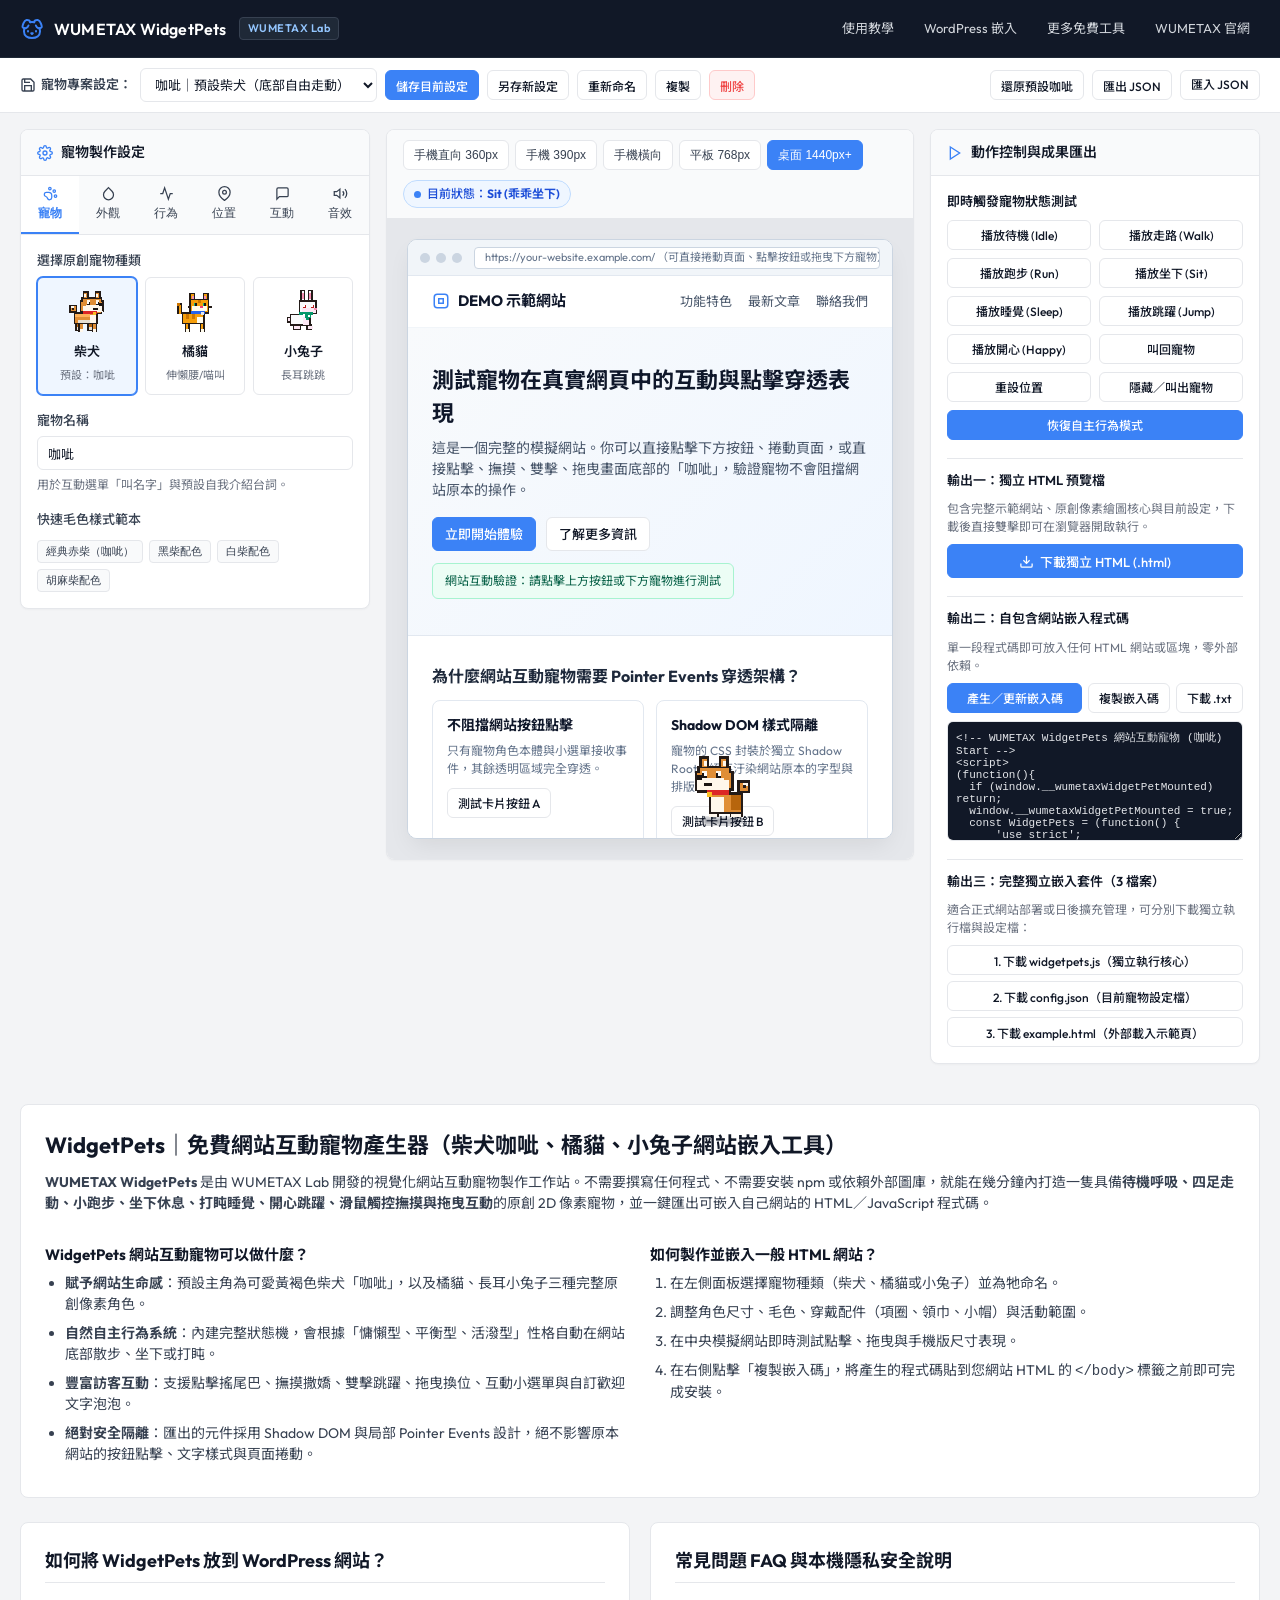
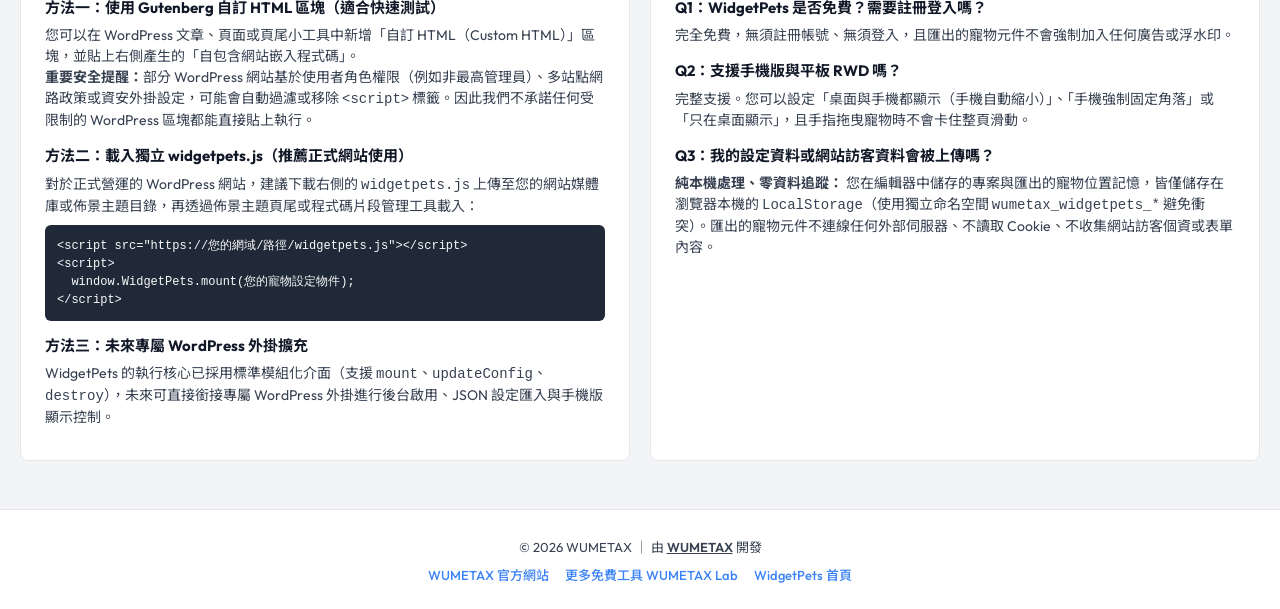
==== index.html @ e72c0fb8 "Create index.html" ====
<!DOCTYPE html>
<html lang="zh-Hant">
<head>
  <meta charset="UTF-8">
  <meta name="viewport" content="width=device-width, initial-scale=1.0, maximum-scale=5.0">
  <title>免費網站互動寵物產生器｜柴犬、貓咪桌面寵物與網站嵌入工具｜WidgetPets</title>
  <meta name="description" content="免費使用 WidgetPets 網站互動寵物製作器，自訂柴犬、貓咪等可愛像素寵物，支援走路、睡覺、跳躍、點擊互動、拖曳移動與手機版顯示，即時預覽並產生 HTML／JavaScript 嵌入程式碼，讓你的網站擁有會動的互動寵物。">
  <link rel="canonical" href="https://widgetpets.wumetax.com/">
  
  <!-- Open Graph / Twitter Card -->
  <meta property="og:type" content="website">
  <meta property="og:title" content="免費網站互動寵物產生器｜柴犬、貓咪桌面寵物與網站嵌入工具｜WidgetPets">
  <meta property="og:description" content="免費使用 WidgetPets 網站互動寵物製作器，自訂柴犬、貓咪等可愛像素寵物，支援走路、睡覺、跳躍、點擊互動、拖曳移動與手機版顯示，即時預覽並產生 HTML／JavaScript 嵌入程式碼。">
  <meta property="og:url" content="https://widgetpets.wumetax.com/">
  <meta property="og:site_name" content="WUMETAX WidgetPets">
  <meta name="twitter:card" content="summary">
  <meta name="twitter:title" content="免費網站互動寵物產生器｜WidgetPets">
  <meta name="twitter:description" content="幾分鐘內建立專屬網站互動寵物，支援柴犬咖呲、橘貓、小兔子，一鍵匯出 Shadow DOM 安全隔離嵌入碼。">

  <!-- Inline SVG Favicon -->
  <link rel="icon" type="image/svg+xml" href="data:image/svg+xml,%3Csvg xmlns='http://www.w3.org/2000/svg' viewBox='0 0 32 32'%3E%3Crect width='32' height='32' rx='6' fill='%23111827'/%3E%3Cpath d='M7 9h4v4H7zm14 0h4v4h-4zM6 13h20v12H6z' fill='%23E08E36'/%3E%3Cpath d='M9 17h14v8H9z' fill='%23FFF7EB'/%3E%3Crect x='10' y='15' width='3' height='3' fill='%231F1916'/%3E%3Crect x='19' y='15' width='3' height='3' fill='%231F1916'/%3E%3Crect x='15' y='17' width='2' height='2' fill='%231F1916'/%3E%3C/svg%3E">

  <!-- Google Fonts with graceful fallback -->
  <link rel="preconnect" href="https://fonts.googleapis.com">
  <link rel="preconnect" href="https://fonts.gstatic.com" crossorigin>
  <link href="https://fonts.googleapis.com/css2?family=Noto+Sans+TC:wght@400;500;600;700&family=Outfit:wght@500;600;700&display=swap" rel="stylesheet">

  <!-- SoftwareApplication JSON-LD -->
  <script type="application/ld+json">
  {
    "@context": "https://schema.org",
    "@type": "SoftwareApplication",
    "name": "WUMETAX WidgetPets 網站互動寵物製作工作站",
    "operatingSystem": "Web Browser",
    "applicationCategory": "DeveloperApplication",
    "offers": {
      "@type": "Offer",
      "price": "0",
      "priceCurrency": "TWD"
    },
    "author": {
      "@type": "Organization",
      "name": "WUMETAX",
      "url": "https://wumetax.com/"
    },
    "url": "https://widgetpets.wumetax.com/",
    "description": "免費線上製作網站互動像素寵物，支援柴犬咖呲、橘貓、小兔子，具備完整狀態機、滑鼠觸控互動與獨立 Shadow DOM 網站嵌入碼匯出。"
  }
  </script>

  <style>
    :root {
      --nav-bg: #111827;
      --primary: #3B82F6;
      --primary-hover: #2563EB;
      --primary-light: #EFF6FF;
      --bg-main: #F3F4F6;
      --card-bg: #FFFFFF;
      --border: #E5E7EB;
      --text-main: #111827;
      --text-sub: #374151;
      --text-muted: #6B7280;
      --success: #10B981;
      --danger: #EF4444;
      --warning: #F59E0B;
      --radius: 8px;
      --font-sans: 'Outfit', 'Noto Sans TC', -apple-system, BlinkMacSystemFont, "Segoe UI", Roboto, sans-serif;
    }

    * {
      box-sizing: border-box;
      margin: 0;
      padding: 0;
    }

    body {
      font-family: var(--font-sans);
      background-color: var(--bg-main);
      color: var(--text-main);
      line-height: 1.5;
      -webkit-font-smoothing: antialiased;
    }

    /* Top Navigation */
    .top-navbar {
      background-color: var(--nav-bg);
      color: #FFFFFF;
      height: 58px;
      padding: 0 20px;
      display: flex;
      align-items: center;
      justify-content: space-between;
      position: sticky;
      top: 0;
      z-index: 100;
      border-bottom: 1px solid #1F2937;
    }

    .brand-group {
      display: flex;
      align-items: center;
      gap: 12px;
    }

    .brand-logo {
      display: flex;
      align-items: center;
      gap: 10px;
      text-decoration: none;
      color: #FFFFFF;
    }

    .brand-badge {
      background: #1F2937;
      color: #93C5FD;
      font-size: 11px;
      font-weight: 600;
      padding: 2px 8px;
      border-radius: 4px;
      border: 1px solid #374151;
      letter-spacing: 0.5px;
    }

    .brand-title {
      font-size: 16px;
      font-weight: 600;
      letter-spacing: 0.2px;
    }

    .nav-actions {
      display: flex;
      align-items: center;
      gap: 10px;
    }

    .nav-link {
      color: #D1D5DB;
      text-decoration: none;
      font-size: 13px;
      padding: 6px 10px;
      border-radius: 6px;
      transition: background 0.15s, color 0.15s;
      display: inline-flex;
      align-items: center;
      gap: 6px;
    }

    .nav-link:hover {
      background: #1F2937;
      color: #FFFFFF;
    }

    /* Project Bar */
    .project-bar {
      background: var(--card-bg);
      border-bottom: 1px solid var(--border);
      padding: 10px 20px;
      display: flex;
      align-items: center;
      justify-content: space-between;
      flex-wrap: wrap;
      gap: 12px;
    }

    .project-selector-group {
      display: flex;
      align-items: center;
      gap: 8px;
      flex-wrap: wrap;
    }

    .project-label {
      font-size: 13px;
      font-weight: 600;
      color: var(--text-sub);
      display: flex;
      align-items: center;
      gap: 5px;
    }

    /* Buttons & Inputs */
    .btn {
      display: inline-flex;
      align-items: center;
      justify-content: center;
      gap: 6px;
      height: 34px;
      padding: 0 12px;
      font-size: 13px;
      font-weight: 500;
      font-family: inherit;
      border-radius: 6px;
      border: 1px solid var(--border);
      background: var(--card-bg);
      color: var(--text-main);
      cursor: pointer;
      transition: all 0.15s ease;
      white-space: nowrap;
      text-decoration: none;
    }

    .btn:hover {
      background: #F9FAFB;
      border-color: #D1D5DB;
    }

    .btn:active {
      transform: translateY(1px);
    }

    .btn-primary {
      background: var(--primary);
      border-color: var(--primary);
      color: #FFFFFF;
    }

    .btn-primary:hover {
      background: var(--primary-hover);
      border-color: var(--primary-hover);
    }

    .btn-danger {
      color: var(--danger);
      border-color: #FECACA;
      background: #FEF2F2;
    }

    .btn-danger:hover {
      background: #FEE2E2;
    }

    .btn-sm {
      height: 30px;
      padding: 0 10px;
      font-size: 12px;
    }

    .select-input, .text-input {
      height: 34px;
      padding: 0 10px;
      border: 1px solid var(--border);
      border-radius: 6px;
      font-size: 13px;
      font-family: inherit;
      color: var(--text-main);
      background: #FFFFFF;
      outline: none;
      transition: border-color 0.15s;
    }

    .select-input:focus, .text-input:focus {
      border-color: var(--primary);
      box-shadow: 0 0 0 2px rgba(59, 130, 246, 0.15);
    }

    /* Mobile Mode Switcher (Hidden on Desktop) */
    .mobile-workspace-nav {
      display: none;
      background: var(--card-bg);
      border-bottom: 1px solid var(--border);
      padding: 6px 12px;
      gap: 6px;
      overflow-x: auto;
    }

    .mobile-tab-btn {
      flex: 1;
      min-width: 64px;
      height: 34px;
      border: 1px solid var(--border);
      background: #F9FAFB;
      border-radius: 6px;
      font-size: 13px;
      font-weight: 500;
      color: var(--text-sub);
      cursor: pointer;
      display: flex;
      align-items: center;
      justify-content: center;
      gap: 4px;
    }

    .mobile-tab-btn.active {
      background: var(--primary);
      color: #FFFFFF;
      border-color: var(--primary);
    }

    /* Main 3-Column Workstation Grid */
    .workstation-grid {
      display: grid;
      grid-template-columns: 350px 1fr 330px;
      gap: 16px;
      padding: 16px 20px;
      min-height: calc(100vh - 120px);
      max-width: 1920px;
      margin: 0 auto;
      align-items: start;
    }

    .panel-card {
      background: var(--card-bg);
      border: 1px solid var(--border);
      border-radius: var(--radius);
      display: flex;
      flex-direction: column;
      overflow: hidden;
      box-shadow: 0 1px 2px rgba(0, 0, 0, 0.03);
    }

    .panel-header {
      padding: 12px 16px;
      border-bottom: 1px solid var(--border);
      display: flex;
      align-items: center;
      justify-content: space-between;
      background: #F9FAFB;
    }

    .panel-title {
      font-size: 14px;
      font-weight: 600;
      color: var(--text-main);
      display: flex;
      align-items: center;
      gap: 8px;
    }

    /* Left Panel Tabs */
    .config-tabs {
      display: grid;
      grid-template-columns: repeat(6, 1fr);
      border-bottom: 1px solid var(--border);
      background: #F9FAFB;
    }

    .config-tab {
      padding: 10px 4px;
      font-size: 12px;
      font-weight: 500;
      color: var(--text-sub);
      background: transparent;
      border: none;
      border-bottom: 2px solid transparent;
      cursor: pointer;
      display: flex;
      flex-direction: column;
      align-items: center;
      gap: 4px;
      transition: all 0.15s;
    }

    .config-tab:hover {
      color: var(--primary);
      background: #F3F4F6;
    }

    .config-tab.active {
      color: var(--primary);
      border-bottom-color: var(--primary);
      background: #FFFFFF;
      font-weight: 600;
    }

    .config-body {
      padding: 16px;
      max-height: calc(100vh - 220px);
      overflow-y: auto;
    }

    .tab-pane {
      display: none;
      flex-direction: column;
      gap: 16px;
    }

    .tab-pane.active {
      display: flex;
    }

    /* Form Controls */
    .form-group {
      display: flex;
      flex-direction: column;
      gap: 6px;
    }

    .form-label {
      font-size: 13px;
      font-weight: 500;
      color: var(--text-sub);
      display: flex;
      align-items: center;
      justify-content: space-between;
    }

    .form-hint {
      font-size: 12px;
      color: var(--text-muted);
    }

    .species-cards {
      display: grid;
      grid-template-columns: repeat(3, 1fr);
      gap: 8px;
    }

    .species-card {
      border: 1px solid var(--border);
      border-radius: 6px;
      padding: 10px 8px;
      text-align: center;
      cursor: pointer;
      background: #FFFFFF;
      transition: all 0.15s;
      display: flex;
      flex-direction: column;
      align-items: center;
      gap: 6px;
    }

    .species-card:hover {
      border-color: #93C5FD;
      background: #F9FAFB;
    }

    .species-card.active {
      border-color: var(--primary);
      background: var(--primary-light);
      box-shadow: 0 0 0 1px var(--primary);
    }

    .species-name {
      font-size: 13px;
      font-weight: 600;
    }

    .species-tag {
      font-size: 11px;
      color: var(--text-muted);
    }

    .color-row {
      display: grid;
      grid-template-columns: 1fr 1fr;
      gap: 10px;
    }

    .color-picker-wrap {
      display: flex;
      align-items: center;
      gap: 8px;
      border: 1px solid var(--border);
      padding: 4px 8px;
      border-radius: 6px;
      background: #FFFFFF;
    }

    .color-picker-wrap input[type="color"] {
      width: 24px;
      height: 24px;
      border: none;
      background: none;
      cursor: pointer;
    }

    .color-hex {
      font-size: 12px;
      font-family: monospace;
      color: var(--text-sub);
    }

    .preset-swatches {
      display: flex;
      gap: 6px;
      flex-wrap: wrap;
      margin-top: 4px;
    }

    .swatch-btn {
      font-size: 11px;
      padding: 3px 8px;
      border-radius: 4px;
      border: 1px solid var(--border);
      background: #F9FAFB;
      cursor: pointer;
      color: var(--text-sub);
    }

    .swatch-btn:hover {
      border-color: var(--primary);
      color: var(--primary);
    }

    .range-wrap {
      display: flex;
      align-items: center;
      gap: 10px;
    }

    .range-wrap input[type="range"] {
      flex: 1;
      accent-color: var(--primary);
      cursor: pointer;
    }

    .switch-row {
      display: flex;
      align-items: center;
      justify-content: space-between;
      padding: 8px 10px;
      background: #F9FAFB;
      border: 1px solid var(--border);
      border-radius: 6px;
    }

    .switch-label {
      font-size: 13px;
      color: var(--text-main);
    }

    .toggle-checkbox {
      width: 18px;
      height: 18px;
      accent-color: var(--primary);
      cursor: pointer;
    }

    /* Speech Phrases List */
    .phrases-list {
      display: flex;
      flex-direction: column;
      gap: 6px;
      max-height: 180px;
      overflow-y: auto;
      border: 1px solid var(--border);
      border-radius: 6px;
      padding: 8px;
      background: #F9FAFB;
    }

    .phrase-item {
      display: flex;
      align-items: center;
      justify-content: space-between;
      gap: 8px;
      background: #FFFFFF;
      padding: 6px 8px;
      border-radius: 4px;
      border: 1px solid var(--border);
      font-size: 12px;
    }

    .phrase-text {
      flex: 1;
      word-break: break-all;
    }

    /* Center Panel: Live Website Simulator */
    .preview-toolbar {
      padding: 10px 16px;
      border-bottom: 1px solid var(--border);
      background: #F9FAFB;
      display: flex;
      align-items: center;
      justify-content: space-between;
      flex-wrap: wrap;
      gap: 10px;
    }

    .viewport-group {
      display: flex;
      align-items: center;
      gap: 6px;
      flex-wrap: wrap;
    }

    .vp-btn {
      height: 30px;
      padding: 0 10px;
      font-size: 12px;
      border: 1px solid var(--border);
      background: #FFFFFF;
      border-radius: 6px;
      cursor: pointer;
      color: var(--text-sub);
      display: inline-flex;
      align-items: center;
      gap: 5px;
    }

    .vp-btn.active {
      background: var(--primary);
      color: #FFFFFF;
      border-color: var(--primary);
    }

    .status-pill {
      display: inline-flex;
      align-items: center;
      gap: 6px;
      font-size: 12px;
      padding: 4px 10px;
      border-radius: 999px;
      background: #EFF6FF;
      color: #1D4ED8;
      border: 1px solid #BFDBFE;
      font-weight: 500;
    }

    .status-dot {
      width: 7px;
      height: 7px;
      border-radius: 50%;
      background: var(--primary);
    }

    .preview-stage-wrapper {
      background: #E5E7EB;
      padding: 20px;
      display: flex;
      justify-content: center;
      align-items: flex-start;
      min-height: 640px;
      overflow-x: auto;
    }

    .simulated-browser {
      width: 100%;
      height: 600px;
      background: #FFFFFF;
      border-radius: 10px;
      border: 1px solid #CBD5E1;
      box-shadow: 0 10px 25px -5px rgba(0, 0, 0, 0.08);
      display: flex;
      flex-direction: column;
      overflow: hidden;
      transition: width 0.25s ease, height 0.25s ease;
      position: relative;
    }

    .browser-chrome {
      height: 36px;
      background: #F1F5F9;
      border-bottom: 1px solid #E2E8F0;
      display: flex;
      align-items: center;
      padding: 0 12px;
      gap: 12px;
      flex-shrink: 0;
    }

    .browser-dots {
      display: flex;
      gap: 6px;
    }

    .browser-dot {
      width: 10px;
      height: 10px;
      border-radius: 50%;
      background: #CBD5E1;
    }

    .browser-address {
      flex: 1;
      height: 22px;
      background: #FFFFFF;
      border: 1px solid #CBD5E1;
      border-radius: 4px;
      font-size: 11px;
      color: #64748B;
      display: flex;
      align-items: center;
      padding: 0 10px;
      overflow: hidden;
      white-space: nowrap;
    }

    /* Viewport inside simulated browser where both website content and pet live */
    .browser-viewport {
      flex: 1;
      position: relative;
      overflow: hidden;
      background: #FFFFFF;
      display: flex;
      flex-direction: column;
    }

    .mock-site-scroll {
      flex: 1;
      overflow-y: auto;
      scroll-behavior: smooth;
      position: relative;
      z-index: 1;
    }

    /* Mock Website Styling inside Simulator */
    .mock-nav {
      display: flex;
      align-items: center;
      justify-content: space-between;
      padding: 14px 24px;
      border-bottom: 1px solid #F1F5F9;
      background: rgba(255, 255, 255, 0.95);
      position: sticky;
      top: 0;
      z-index: 5;
    }

    .mock-brand {
      font-weight: 700;
      font-size: 15px;
      color: #0F172A;
      display: flex;
      align-items: center;
      gap: 8px;
    }

    .mock-nav-links {
      display: flex;
      gap: 16px;
      font-size: 13px;
    }

    .mock-nav-links a {
      color: #475569;
      text-decoration: none;
      cursor: pointer;
    }

    .mock-nav-links a:hover {
      color: var(--primary);
    }

    .mock-hero {
      padding: 36px 24px;
      background: linear-gradient(135deg, #F8FAFC 0%, #EFF6FF 100%);
      border-bottom: 1px solid #E2E8F0;
    }

    .mock-hero h2 {
      font-size: 22px;
      color: #0F172A;
      margin-bottom: 8px;
    }

    .mock-hero p {
      font-size: 14px;
      color: #475569;
      max-width: 540px;
      margin-bottom: 16px;
    }

    .mock-cta-row {
      display: flex;
      align-items: center;
      gap: 10px;
      flex-wrap: wrap;
    }

    .mock-section {
      padding: 28px 24px;
      border-bottom: 1px solid #F1F5F9;
    }

    .mock-section h3 {
      font-size: 16px;
      margin-bottom: 12px;
      color: #1E293B;
    }

    .mock-cards-grid {
      display: grid;
      grid-template-columns: repeat(auto-fit, minmax(180px, 1fr));
      gap: 12px;
    }

    .mock-card {
      border: 1px solid #E2E8F0;
      border-radius: 8px;
      padding: 14px;
      background: #FFFFFF;
    }

    .mock-card h4 {
      font-size: 14px;
      margin-bottom: 6px;
      color: #0F172A;
    }

    .mock-card p {
      font-size: 12px;
      color: #64748B;
      margin-bottom: 10px;
    }

    .mock-footer {
      padding: 24px;
      background: #F8FAFC;
      font-size: 12px;
      color: #64748B;
      text-align: center;
    }

    .mock-log-banner {
      margin-top: 12px;
      padding: 8px 12px;
      background: #ECFDF5;
      border: 1px solid #A7F3D0;
      color: #065F46;
      border-radius: 6px;
      font-size: 12px;
      display: inline-flex;
      align-items: center;
      gap: 6px;
    }

    /* Pet Mount Overlay inside Simulator */
    .simulator-pet-layer {
      position: absolute;
      inset: 0;
      pointer-events: none;
      overflow: hidden;
    }

    /* Right Panel: Actions & Export */
    .right-panel-body {
      padding: 16px;
      display: flex;
      flex-direction: column;
      gap: 18px;
    }

    .action-grid {
      display: grid;
      grid-template-columns: repeat(2, 1fr);
      gap: 8px;
    }

    .export-group {
      display: flex;
      flex-direction: column;
      gap: 8px;
      padding-top: 12px;
      border-top: 1px solid var(--border);
    }

    .export-subtitle {
      font-size: 13px;
      font-weight: 600;
      color: var(--text-main);
      margin-bottom: 2px;
    }

    .code-box {
      width: 100%;
      height: 120px;
      font-family: ui-monospace, SFMono-Regular, Menlo, Monaco, Consolas, monospace;
      font-size: 11px;
      padding: 8px;
      border: 1px solid var(--border);
      border-radius: 6px;
      background: #111827;
      color: #E5E7EB;
      resize: vertical;
    }

    /* Documentation & SEO Bottom Section */
    .docs-container {
      max-width: 1280px;
      margin: 24px auto 48px;
      padding: 0 20px;
      display: flex;
      flex-direction: column;
      gap: 24px;
    }

    .docs-card {
      background: var(--card-bg);
      border: 1px solid var(--border);
      border-radius: var(--radius);
      padding: 24px;
    }

    .docs-card h1 {
      font-size: 22px;
      color: var(--text-main);
      margin-bottom: 10px;
    }

    .docs-card h2 {
      font-size: 18px;
      color: var(--text-main);
      margin-bottom: 12px;
      padding-bottom: 8px;
      border-bottom: 1px solid var(--border);
    }

    .docs-card h3 {
      font-size: 15px;
      color: var(--text-main);
      margin: 14px 0 6px;
    }

    .docs-card p, .docs-card li {
      font-size: 14px;
      color: var(--text-sub);
      margin-bottom: 8px;
    }

    .docs-card ul, .docs-card ol {
      padding-left: 20px;
    }

    .docs-grid {
      display: grid;
      grid-template-columns: repeat(auto-fit, minmax(320px, 1fr));
      gap: 20px;
    }

    .code-snippet-block {
      background: #1F2937;
      color: #F9FAFB;
      padding: 12px;
      border-radius: 6px;
      font-family: monospace;
      font-size: 12px;
      overflow-x: auto;
      margin: 8px 0;
    }

    /* Site Footer */
    .site-footer {
      background: #FFFFFF;
      border-top: 1px solid var(--border);
      padding: 28px 20px;
      text-align: center;
      font-size: 13px;
      color: var(--text-sub);
    }

    .footer-links {
      display: flex;
      justify-content: center;
      gap: 16px;
      margin-top: 8px;
    }

    .footer-links a {
      color: var(--primary);
      text-decoration: none;
      font-weight: 500;
    }

    .footer-links a:hover {
      text-decoration: underline;
    }

    /* Toast Notification */
    .toast-msg {
      position: fixed;
      bottom: 20px;
      right: 20px;
      background: #111827;
      color: #FFFFFF;
      padding: 10px 16px;
      border-radius: 8px;
      font-size: 13px;
      box-shadow: 0 10px 15px -3px rgba(0, 0, 0, 0.2);
      z-index: 9999;
      opacity: 0;
      transform: translateY(10px);
      pointer-events: none;
      transition: all 0.2s ease;
    }

    .toast-msg.show {
      opacity: 1;
      transform: translateY(0);
    }

    /* Responsive RWD */
    @media (max-width: 1180px) {
      .workstation-grid {
        grid-template-columns: 320px 1fr;
      }
      .panel-right {
        grid-column: 1 / -1;
      }
    }

    @media (max-width: 860px) {
      .mobile-workspace-nav {
        display: flex;
        position: sticky;
        top: 58px;
        z-index: 95;
      }
      .workstation-grid {
        grid-template-columns: 1fr;
        padding: 12px;
      }
      .config-body {
        max-height: none;
      }
      .workstation-grid[data-mobile-view="preview"] .panel-left,
      .workstation-grid[data-mobile-view="preview"] .panel-right {
        display: none;
      }
      .workstation-grid[data-mobile-view="config"] .panel-center,
      .workstation-grid[data-mobile-view="config"] .panel-right {
        display: none;
      }
      .workstation-grid[data-mobile-view="export"] .panel-left,
      .workstation-grid[data-mobile-view="export"] .panel-center {
        display: none;
      }
      .preview-stage-wrapper {
        padding: 8px;
        min-height: 480px;
      }
      .simulated-browser {
        height: 480px;
      }
    }
  </style>
</head>
<body>

  <!-- Top Navigation -->
  <header class="top-navbar">
    <div class="brand-group">
      <a href="https://widgetpets.wumetax.com/" class="brand-logo">
        <svg width="24" height="24" viewBox="0 0 24 24" fill="none" stroke="#3B82F6" stroke-width="2" stroke-linecap="round" stroke-linejoin="round" aria-hidden="true">
          <path d="M10 5.172C10 3.782 8.423 2.679 6.5 3c-2.823.47-4.113 6.006-4 7 .08.703 1.725 1.722 3.656 1 1.261-.472 1.96-1.45 2.344-2.5"/>
          <path d="M14.267 5.172c0-1.39 1.577-2.493 3.5-2.172 2.823.47 4.113 6.006 4 7-.08.703-1.725 1.722-3.656 1-1.261-.472-1.855-1.45-2.239-2.5"/>
          <path d="M8 14v.5"/><path d="M16 14v.5"/>
          <path d="M11.25 16.25h1.5L12 17l-.75-.75Z"/>
          <path d="M4.42 11.247A13.152 13.152 0 0 0 4 14.556C4 18.728 7.582 21 12 21s8-2.272 8-6.444c0-1.061-.162-2.2-.493-3.309m-9.243-6.082A8.801 8.801 0 0 1 12 5c.78 0 1.5.108 2.161.306"/>
        </svg>
        <span class="brand-title">WUMETAX WidgetPets</span>
      </a>
      <span class="brand-badge">WUMETAX Lab</span>
    </div>
    <nav class="nav-actions" aria-label="主要導覽">
      <a href="#docs-guide" class="nav-link">使用教學</a>
      <a href="#wordpress-guide" class="nav-link">WordPress 嵌入</a>
      <a href="https://wumetax.com/lab/" target="_blank" rel="noopener" class="nav-link">更多免費工具</a>
      <a href="https://wumetax.com/" target="_blank" rel="noopener" class="nav-link">WUMETAX 官網</a>
    </nav>
  </header>

  <!-- Project Storage Manager Bar -->
  <section class="project-bar" aria-label="本機專案管理">
    <div class="project-selector-group">
      <span class="project-label">
        <svg width="16" height="16" viewBox="0 0 24 24" fill="none" stroke="currentColor" stroke-width="2"><path d="M19 21H5a2 2 0 0 1-2-2V5a2 2 0 0 1 2-2h11l5 5v11a2 2 0 0 1-2 2z"/><polyline points="17 21 17 13 7 13 7 21"/><polyline points="7 3 7 8 15 8"/></svg>
        寵物專案設定：
      </span>
      <select id="projectSelect" class="select-input" aria-label="選擇已儲存的寵物設定"></select>
      <button type="button" id="btnSaveProject" class="btn btn-primary btn-sm">儲存目前設定</button>
      <button type="button" id="btnSaveAsProject" class="btn btn-sm">另存新設定</button>
      <button type="button" id="btnRenameProject" class="btn btn-sm">重新命名</button>
      <button type="button" id="btnDuplicateProject" class="btn btn-sm">複製</button>
      <button type="button" id="btnDeleteProject" class="btn btn-danger btn-sm">刪除</button>
    </div>
    <div class="project-selector-group">
      <button type="button" id="btnResetDefaults" class="btn btn-sm">還原預設咖呲</button>
      <button type="button" id="btnExportJson" class="btn btn-sm">匯出 JSON</button>
      <label class="btn btn-sm" style="cursor:pointer;">
        匯入 JSON
        <input type="file" id="inputImportJson" accept=".json,application/json" style="display:none;">
      </label>
    </div>
  </section>

  <!-- Mobile RWD Quick Switcher -->
  <div class="mobile-workspace-nav" role="tablist" aria-label="手機版工作區切換">
    <button type="button" class="mobile-tab-btn" data-mobile-target="config" data-subtab="pet">1. 寵物</button>
    <button type="button" class="mobile-tab-btn" data-mobile-target="config" data-subtab="look">2. 外觀</button>
    <button type="button" class="mobile-tab-btn" data-mobile-target="config" data-subtab="behavior">3. 行為</button>
    <button type="button" class="mobile-tab-btn active" data-mobile-target="preview">4. 預覽</button>
    <button type="button" class="mobile-tab-btn" data-mobile-target="export">5. 匯出</button>
  </div>

  <!-- Main 3-Column Workstation -->
  <main class="workstation-grid" id="workstationGrid" data-mobile-view="preview">
    
    <!-- LEFT PANEL: Pet Configuration -->
    <aside class="panel-card panel-left" aria-label="寵物詳細設定">
      <div class="panel-header">
        <div class="panel-title">
          <svg width="16" height="16" viewBox="0 0 24 24" fill="none" stroke="#3B82F6" stroke-width="2"><circle cx="12" cy="12" r="3"/><path d="M19.4 15a1.65 1.65 0 0 0 .33 1.82l.06.06a2 2 0 0 1 0 2.83 2 2 0 0 1-2.83 0l-.06-.06a1.65 1.65 0 0 0-1.82-.33 1.65 1.65 0 0 0-1 1.51V21a2 2 0 0 1-2 2 2 2 0 0 1-2-2v-.09A1.65 1.65 0 0 0 9 19.4a1.65 1.65 0 0 0-1.82.33l-.06.06a2 2 0 0 1-2.83 0 2 2 0 0 1 0-2.83l.06-.06a1.65 1.65 0 0 0 .33-1.82 1.65 1.65 0 0 0-1.51-1H3a2 2 0 0 1-2-2 2 2 0 0 1 2-2h.09A1.65 1.65 0 0 0 4.6 9a1.65 1.65 0 0 0-.33-1.82l-.06-.06a2 2 0 0 1 0-2.83 2 2 0 0 1 2.83 0l.06.06a1.65 1.65 0 0 0 1.82.33H9a1.65 1.65 0 0 0 1-1.51V3a2 2 0 0 1 2-2 2 2 0 0 1 2 2v.09a1.65 1.65 0 0 0 1 1.51 1.65 1.65 0 0 0 1.82-.33l.06-.06a2 2 0 0 1 2.83 0 2 2 0 0 1 0 2.83l-.06.06a1.65 1.65 0 0 0-.33 1.82V9a1.65 1.65 0 0 0 1.51 1H21a2 2 0 0 1 2 2 2 2 0 0 1-2 2h-.09a1.65 1.65 0 0 0-1.51 1z"/></svg>
          寵物製作設定
        </div>
      </div>

      <!-- 6 Config Tabs -->
      <div class="config-tabs" role="tablist">
        <button type="button" class="config-tab active" data-tab="pet" role="tab">
          <svg width="15" height="15" viewBox="0 0 24 24" fill="none" stroke="currentColor" stroke-width="2"><circle cx="11" cy="4" r="2"/><circle cx="18" cy="8" r="2"/><circle cx="20" cy="16" r="2"/><path d="M9 10a5 5 0 0 1 5 5v3.5a3.5 3.5 0 0 1-6.84 1.045Q6.52 17.48 4.46 16.84A3.5 3.5 0 0 1 5.5 10Z"/></svg>
          寵物
        </button>
        <button type="button" class="config-tab" data-tab="look" role="tab">
          <svg width="15" height="15" viewBox="0 0 24 24" fill="none" stroke="currentColor" stroke-width="2"><path d="M12 2.69l5.66 5.66a8 8 0 1 1-11.31 0z"/></svg>
          外觀
        </button>
        <button type="button" class="config-tab" data-tab="behavior" role="tab">
          <svg width="15" height="15" viewBox="0 0 24 24" fill="none" stroke="currentColor" stroke-width="2"><polyline points="22 12 18 12 15 21 9 3 6 12 2 12"/></svg>
          行為
        </button>
        <button type="button" class="config-tab" data-tab="position" role="tab">
          <svg width="15" height="15" viewBox="0 0 24 24" fill="none" stroke="currentColor" stroke-width="2"><path d="M21 10c0 7-9 13-9 13s-9-6-9-13a9 9 0 0 1 18 0z"/><circle cx="12" cy="10" r="3"/></svg>
          位置
        </button>
        <button type="button" class="config-tab" data-tab="interact" role="tab">
          <svg width="15" height="15" viewBox="0 0 24 24" fill="none" stroke="currentColor" stroke-width="2"><path d="M21 15a2 2 0 0 1-2 2H7l-4 4V5a2 2 0 0 1 2-2h14a2 2 0 0 1 2 2z"/></svg>
          互動
        </button>
        <button type="button" class="config-tab" data-tab="audio" role="tab">
          <svg width="15" height="15" viewBox="0 0 24 24" fill="none" stroke="currentColor" stroke-width="2"><polygon points="11 5 6 9 2 9 2 15 6 15 11 19 11 5"/><path d="M19.07 4.93a10 10 0 0 1 0 14.14"/><path d="M15.54 8.46a5 5 0 0 1 0 7.07"/></svg>
          音效
        </button>
      </div>

      <div class="config-body">
        <!-- TAB 1: 寵物 -->
        <div class="tab-pane active" id="tab-pet">
          <div class="form-group">
            <label class="form-label">選擇原創寵物種類</label>
            <div class="species-cards">
              <div class="species-card active" data-species="shiba">
                <canvas id="thumb-shiba" width="48" height="48"></canvas>
                <div class="species-name">柴犬</div>
                <div class="species-tag">預設：咖呲</div>
              </div>
              <div class="species-card" data-species="cat">
                <canvas id="thumb-cat" width="48" height="48"></canvas>
                <div class="species-name">橘貓</div>
                <div class="species-tag">伸懶腰/喵叫</div>
              </div>
              <div class="species-card" data-species="rabbit">
                <canvas id="thumb-rabbit" width="48" height="48"></canvas>
                <div class="species-name">小兔子</div>
                <div class="species-tag">長耳跳跳</div>
              </div>
            </div>
          </div>

          <div class="form-group">
            <label class="form-label" for="cfgPetName">寵物名稱</label>
            <input type="text" id="cfgPetName" class="text-input" maxlength="20" value="咖呲" placeholder="請輸入寵物名字">
            <span class="form-hint">用於互動選單「叫名字」與預設自我介紹台詞。</span>
          </div>

          <div class="form-group">
            <label class="form-label">快速毛色樣式範本</label>
            <div class="preset-swatches" id="speciesColorPresets"></div>
          </div>
        </div>

        <!-- TAB 2: 外觀 -->
        <div class="tab-pane" id="tab-look">
          <div class="form-group">
            <label class="form-label">
              <span>角色尺寸大小</span>
              <span id="lblSizeVal">96 px</span>
            </label>
            <div class="range-wrap">
              <input type="range" id="cfgSize" min="64" max="144" step="8" value="96">
            </div>
          </div>

          <div class="form-group">
            <label class="form-label">毛色設定（主色／胸口與斑紋輔色）</label>
            <div class="color-row">
              <div class="color-picker-wrap">
                <input type="color" id="cfgPrimaryColor" value="#E08E36" aria-label="毛色主色">
                <span class="color-hex" id="lblPrimaryHex">#E08E36</span>
              </div>
              <div class="color-picker-wrap">
                <input type="color" id="cfgSecondaryColor" value="#FFF7EB" aria-label="毛色輔色">
                <span class="color-hex" id="lblSecondaryHex">#FFF7EB</span>
              </div>
            </div>
          </div>

          <div class="form-group">
            <label class="form-label" for="cfgAccessory">原創角色穿戴配件</label>
            <select id="cfgAccessory" class="select-input">
              <option value="red-collar">紅色項圈（附金色鈴鐺）</option>
              <option value="blue-collar">藍色項圈（附銀色名牌）</option>
              <option value="bandana">唐草綠三角領巾</option>
              <option value="hat">探險家黃色小帽</option>
              <option value="none">無配件</option>
            </select>
            <span class="form-hint">配件會隨待機、走路、睡覺與轉向動作自動對齊。</span>
          </div>

          <div class="switch-row">
            <span class="switch-label">顯示底部立體陰影</span>
            <input type="checkbox" id="cfgShadow" class="toggle-checkbox" checked>
          </div>
        </div>

        <!-- TAB 3: 行為 -->
        <div class="tab-pane" id="tab-behavior">
          <div class="form-group">
            <label class="form-label" for="cfgPersonality">預設性格模式</label>
            <select id="cfgPersonality" class="select-input">
              <option value="balanced">平衡型（走動、休息與互動適中）</option>
              <option value="lively">活潑型（常走動、小跑步、開心跳躍）</option>
              <option value="lazy">慵懶型（常坐下休息、打盹睡覺）</option>
            </select>
          </div>

          <div class="form-group">
            <label class="form-label">
              <span>走路移動速度</span>
              <span id="lblWalkSpeed">55 px/s</span>
            </label>
            <div class="range-wrap">
              <input type="range" id="cfgWalkSpeed" min="25" max="110" step="5" value="55">
            </div>
          </div>

          <div class="form-group">
            <label class="form-label">
              <span>跑步移動速度</span>
              <span id="lblRunSpeed">115 px/s</span>
            </label>
            <div class="range-wrap">
              <input type="range" id="cfgRunSpeed" min="70" max="190" step="5" value="115">
            </div>
          </div>

          <div class="form-group">
            <label class="form-label">
              <span>平均待機停留時間</span>
              <span id="lblIdleTime">4.0 秒</span>
            </label>
            <div class="range-wrap">
              <input type="range" id="cfgIdleTime" min="1.5" max="10" step="0.5" value="4.0">
            </div>
          </div>

          <div class="form-group">
            <label class="form-label">
              <span>走動活躍頻率</span>
              <span id="lblWalkFreq">65%</span>
            </label>
            <div class="range-wrap">
              <input type="range" id="cfgWalkFreq" min="10" max="95" step="5" value="65">
            </div>
          </div>

          <div class="form-group">
            <label class="form-label">
              <span>自動打盹睡覺機率</span>
              <span id="lblSleepChance">25%</span>
            </label>
            <div class="range-wrap">
              <input type="range" id="cfgSleepChance" min="0" max="80" step="5" value="25">
            </div>
          </div>

          <div class="form-group">
            <label class="form-label">
              <span>動畫播放速度倍率</span>
              <span id="lblAnimSpeed">1.0x</span>
            </label>
            <div class="range-wrap">
              <input type="range" id="cfgAnimSpeed" min="0.5" max="1.8" step="0.1" value="1.0">
            </div>
          </div>

          <div class="switch-row">
            <span class="switch-label">啟用自主行為狀態機</span>
            <input type="checkbox" id="cfgAutoBehavior" class="toggle-checkbox" checked>
          </div>

          <div class="switch-row">
            <span class="switch-label">完全靜止模式（無障礙省電）</span>
            <input type="checkbox" id="cfgStaticMode" class="toggle-checkbox">
          </div>
        </div>

        <!-- TAB 4: 位置與手機 RWD -->
        <div class="tab-pane" id="tab-position">
          <div class="form-group">
            <label class="form-label" for="cfgPositionMode">網站上的活動範圍模式</label>
            <select id="cfgPositionMode" class="select-input">
              <option value="bottom-roam">模式一：網頁底部自由走動</option>
              <option value="corner-right">模式二：固定右下角小範圍活動</option>
              <option value="corner-left">模式二：固定左下角小範圍活動</option>
              <option value="custom">模式三：自訂拖曳位置（記憶相對比例）</option>
            </select>
          </div>

          <div class="form-group">
            <label class="form-label">
              <span>距離瀏覽器底部高度</span>
              <span id="lblBottomOffset">12 px</span>
            </label>
            <div class="range-wrap">
              <input type="range" id="cfgBottomOffset" min="0" max="120" step="4" value="12">
            </div>
          </div>

          <div class="form-group">
            <label class="form-label">
              <span>左右安全邊界距離</span>
              <span id="lblEdgeMargin">20 px</span>
            </label>
            <div class="range-wrap">
              <input type="range" id="cfgEdgeMargin" min="8" max="100" step="4" value="20">
            </div>
          </div>

          <div class="form-group">
            <label class="form-label" for="cfgZIndex">網站圖層 Z-Index（避免蓋住重要對話框）</label>
            <input type="number" id="cfgZIndex" class="text-input" min="10" max="999999" value="9990">
          </div>

          <div class="form-group" style="padding-top:8px; border-top:1px solid var(--border);">
            <label class="form-label" for="cfgMobileBehavior">手機版 RWD 顯示策略</label>
            <select id="cfgMobileBehavior" class="select-input">
              <option value="scale-down">桌面與手機皆顯示（手機自動縮小 80%）</option>
              <option value="corner-only">手機版強制固定於角落</option>
              <option value="both-normal">桌面與手機皆維持原尺寸</option>
              <option value="desktop-only">只在桌面顯示（手機版自動隱藏）</option>
            </select>
          </div>
        </div>

        <!-- TAB 5: 互動與文字泡泡 -->
        <div class="tab-pane" id="tab-interact">
          <div class="switch-row">
            <span class="switch-label">允許點擊互動（搖尾／開心反應）</span>
            <input type="checkbox" id="cfgEnableClick" class="toggle-checkbox" checked>
          </div>
          <div class="switch-row">
            <span class="switch-label">允許滑鼠與手指拖曳移動寵物</span>
            <input type="checkbox" id="cfgEnableDrag" class="toggle-checkbox" checked>
          </div>
          <div class="switch-row">
            <span class="switch-label">允許在寵物身上滑動撫摸撒嬌</span>
            <input type="checkbox" id="cfgEnablePetting" class="toggle-checkbox" checked>
          </div>
          <div class="switch-row">
            <span class="switch-label">允許雙擊觸發開心跳躍轉圈</span>
            <input type="checkbox" id="cfgEnableDblClick" class="toggle-checkbox" checked>
          </div>
          <div class="switch-row">
            <span class="switch-label">顯示寵物旁小巧互動選單按鈕</span>
            <input type="checkbox" id="cfgShowQuickMenu" class="toggle-checkbox" checked>
          </div>
          <div class="switch-row">
            <span class="switch-label">顯示說話文字泡泡</span>
            <input type="checkbox" id="cfgEnableBubble" class="toggle-checkbox" checked>
          </div>

          <div class="form-group">
            <label class="form-label">
              <span>文字泡泡自動出現頻率</span>
              <span id="lblBubbleFreq">35%</span>
            </label>
            <div class="range-wrap">
              <input type="range" id="cfgBubbleFreq" min="0" max="100" step="5" value="35">
            </div>
          </div>

          <div class="form-group">
            <label class="form-label">自訂說話句子（安全純文字跳脫）</label>
            <div style="display:flex; gap:6px;">
              <input type="text" id="inputNewPhrase" class="text-input" style="flex:1;" maxlength="40" placeholder="新增一句話，例如：今天也要開心！">
              <button type="button" id="btnAddPhrase" class="btn btn-primary btn-sm">新增</button>
            </div>
            <div class="phrases-list" id="phrasesList"></div>
          </div>
        </div>

        <!-- TAB 6: 音效 -->
        <div class="tab-pane" id="tab-audio">
          <div class="switch-row">
            <span class="switch-label">啟用 Web Audio 原創合成音效</span>
            <input type="checkbox" id="cfgAudioEnabled" class="toggle-checkbox" checked>
          </div>

          <div class="form-group">
            <label class="form-label">
              <span>音效音量大小</span>
              <span id="lblAudioVolume">60%</span>
            </label>
            <div class="range-wrap">
              <input type="range" id="cfgAudioVolume" min="0" max="100" step="5" value="60">
            </div>
          </div>

          <div class="form-group">
            <label class="form-label" for="cfgAudioPolicy">發聲時機限制（避免干擾網站訪客）</label>
            <select id="cfgAudioPolicy" class="select-input">
              <option value="interaction-only">僅在使用者點擊或互動時發聲（推薦預設）</option>
              <option value="allow-autonomous">允許自主行動時偶爾輕微發聲</option>
              <option value="muted">完全靜音</option>
            </select>
          </div>

          <div class="form-group">
            <label class="form-label">立即試聽原創音效</label>
            <div style="display:flex; gap:6px; flex-wrap:wrap;">
              <button type="button" class="btn btn-sm" data-test-sound="voice">試聽寵物叫聲</button>
              <button type="button" class="btn btn-sm" data-test-sound="happy">試聽開心音效</button>
              <button type="button" class="btn btn-sm" data-test-sound="jump">試聽跳躍音效</button>
              <button type="button" class="btn btn-sm" data-test-sound="wake">試聽睡醒音效</button>
            </div>
          </div>
        </div>
      </div>
    </aside>

    <!-- CENTER PANEL: Real Interactive Website Preview -->
    <section class="panel-card panel-center" aria-label="即時互動網站預覽區">
      <div class="preview-toolbar">
        <div class="viewport-group" role="group" aria-label="切換預覽裝置尺寸">
          <button type="button" class="vp-btn" data-vp-width="360" data-vp-height="600">手機直向 360px</button>
          <button type="button" class="vp-btn" data-vp-width="390" data-vp-height="620">手機 390px</button>
          <button type="button" class="vp-btn" data-vp-width="640" data-vp-height="360">手機橫向</button>
          <button type="button" class="vp-btn" data-vp-width="768" data-vp-height="600">平板 768px</button>
          <button type="button" class="vp-btn active" data-vp-width="100%" data-vp-height="600">桌面 1440px+</button>
        </div>
        <div class="status-pill" id="liveStateBadge">
          <span class="status-dot"></span>
          <span>目前狀態：<strong id="lblCurrentState">Idle (待機)</strong></span>
        </div>
      </div>

      <div class="preview-stage-wrapper">
        <div class="simulated-browser" id="simulatedBrowser">
          <div class="browser-chrome">
            <div class="browser-dots">
              <span class="browser-dot"></span>
              <span class="browser-dot"></span>
              <span class="browser-dot"></span>
            </div>
            <div class="browser-address">https://your-website.example.com/ （可直接捲動頁面、點擊按鈕或拖曳下方寵物）</div>
          </div>

          <!-- Simulated Viewport -->
          <div class="browser-viewport" id="simulatorViewport">
            <div class="mock-site-scroll" id="mockSiteScroll">
              <nav class="mock-nav">
                <div class="mock-brand">
                  <svg width="18" height="18" viewBox="0 0 24 24" fill="none" stroke="#3B82F6" stroke-width="2"><rect x="3" y="3" width="18" height="18" rx="4"/><path d="M9 9h6v6H9z"/></svg>
                  DEMO 示範網站
                </div>
                <div class="mock-nav-links">
                  <a href="#mock-features" class="mock-interactive-trigger" data-msg="點擊了導覽列「功能特色」連結">功能特色</a>
                  <a href="#mock-articles" class="mock-interactive-trigger" data-msg="點擊了導覽列「最新文章」連結">最新文章</a>
                  <a href="#mock-footer" class="mock-interactive-trigger" data-msg="點擊了導覽列「聯絡我們」連結">聯絡我們</a>
                </div>
              </nav>

              <div class="mock-hero">
                <h2>測試寵物在真實網頁中的互動與點擊穿透表現</h2>
                <p>這是一個完整的模擬網站。你可以直接點擊下方按鈕、捲動頁面，或直接點擊、撫摸、雙擊、拖曳畫面底部的「<span id="mockHeroPetName">咖呲</span>」，驗證寵物不會阻擋網站原本的操作。</p>
                <div class="mock-cta-row">
                  <button type="button" class="btn btn-primary mock-interactive-trigger" data-msg="成功觸發網站「立即開始體驗」主按鈕">立即開始體驗</button>
                  <button type="button" class="btn mock-interactive-trigger" data-msg="成功觸發網站「了解更多資訊」次要按鈕">了解更多資訊</button>
                </div>
                <div class="mock-log-banner" id="mockSiteLog">
                  網站互動驗證：請點擊上方按鈕或下方寵物進行測試
                </div>
              </div>

              <div class="mock-section" id="mock-features">
                <h3>為什麼網站互動寵物需要 Pointer Events 穿透架構？</h3>
                <div class="mock-cards-grid">
                  <div class="mock-card">
                    <h4>不阻擋網站按鈕點擊</h4>
                    <p>只有寵物角色本體與小選單接收事件，其餘透明區域完全穿透。</p>
                    <button type="button" class="btn btn-sm mock-interactive-trigger" data-msg="成功點擊卡片 A 按鈕">測試卡片按鈕 A</button>
                  </div>
                  <div class="mock-card">
                    <h4>Shadow DOM 樣式隔離</h4>
                    <p>寵物的 CSS 封裝於獨立 Shadow Root，絕不汙染網站原本的字型與排版。</p>
                    <button type="button" class="btn btn-sm mock-interactive-trigger" data-msg="成功點擊卡片 B 按鈕">測試卡片按鈕 B</button>
                  </div>
                  <div class="mock-card">
                    <h4>RWD 安全邊界保護</h4>
                    <p>無論桌面縮放或切換手機直橫向，寵物都會自動保持在可視範圍內。</p>
                    <button type="button" class="btn btn-sm mock-interactive-trigger" data-msg="成功點擊卡片 C 按鈕">測試卡片按鈕 C</button>
                  </div>
                </div>
              </div>

              <div class="mock-section" id="mock-articles">
                <h3>往下捲動測試底部固定表現</h3>
                <p style="font-size:13px; color:#475569; margin-bottom:12px;">
                  當你在這個模擬網頁中上下捲動時，寵物會穩定停留在視窗底部（或你指定的角落），不會因為捲動而消失。你也可以把寵物直接拖曳到卡片旁邊，放開後牠會自然受重力落回活動地面。
                </p>
                <div class="mock-cards-grid">
                  <div class="mock-card">
                    <h4>支援滑鼠撫摸手勢</h4>
                    <p>在寵物身上左右輕滑，就能觸發撒嬌反應與愛心像素特效，且不影響正常頁面捲動。</p>
                  </div>
                  <div class="mock-card">
                    <h4>背景頁籤智慧節能</h4>
                    <p>當訪客切換到其他瀏覽器分頁時，動畫更新會自動降頻並限制時間步長，回到頁面時平順恢復。</p>
                  </div>
                </div>
              </div>

              <footer class="mock-footer" id="mock-footer">
                <div>模擬網站頁尾區域 — 即使寵物站在頁尾上方，下方按鈕依然可以正常點擊：</div>
                <div style="margin-top:8px;">
                  <button type="button" class="btn btn-sm mock-interactive-trigger" data-msg="成功點擊頁尾「訂閱電子報」按鈕">訂閱電子報測試按鈕</button>
                </div>
              </footer>
            </div>

            <!-- Pet Engine Mounts Here Inside Simulator -->
            <div class="simulator-pet-layer" id="simulatorPetMount"></div>
          </div>
        </div>
      </div>
    </section>

    <!-- RIGHT PANEL: Action Triggers & Export Deliverables -->
    <aside class="panel-card panel-right" aria-label="動作測試與嵌入碼匯出">
      <div class="panel-header">
        <div class="panel-title">
          <svg width="16" height="16" viewBox="0 0 24 24" fill="none" stroke="#3B82F6" stroke-width="2"><polygon points="5 3 19 12 5 21 5 3"/></svg>
          動作控制與成果匯出
        </div>
      </div>

      <div class="right-panel-body">
        <div>
          <div class="export-subtitle" style="margin-bottom:8px;">即時觸發寵物狀態測試</div>
          <div class="action-grid">
            <button type="button" class="btn btn-sm" data-force-state="idle">播放待機 (Idle)</button>
            <button type="button" class="btn btn-sm" data-force-state="walk">播放走路 (Walk)</button>
            <button type="button" class="btn btn-sm" data-force-state="run">播放跑步 (Run)</button>
            <button type="button" class="btn btn-sm" data-force-state="sit">播放坐下 (Sit)</button>
            <button type="button" class="btn btn-sm" data-force-state="sleep">播放睡覺 (Sleep)</button>
            <button type="button" class="btn btn-sm" data-force-state="jump">播放跳躍 (Jump)</button>
            <button type="button" class="btn btn-sm" data-force-state="happy">播放開心 (Happy)</button>
            <button type="button" class="btn btn-sm" id="btnCallBackPet">叫回寵物</button>
            <button type="button" class="btn btn-sm" id="btnResetPetPos">重設位置</button>
            <button type="button" class="btn btn-sm" id="btnToggleHidePet">隱藏／叫出寵物</button>
          </div>
          <button type="button" class="btn btn-primary btn-sm" id="btnResumeAuto" style="width:100%; margin-top:8px;">
            恢復自主行為模式
          </button>
        </div>

        <!-- Deliverable 1: Standalone HTML -->
        <div class="export-group">
          <div class="export-subtitle">輸出一：獨立 HTML 預覽檔</div>
          <p class="form-hint">包含完整示範網站、原創像素繪圖核心與目前設定，下載後直接雙擊即可在瀏覽器開啟執行。</p>
          <button type="button" id="btnDownloadStandaloneHtml" class="btn btn-primary">
            <svg width="15" height="15" viewBox="0 0 24 24" fill="none" stroke="currentColor" stroke-width="2"><path d="M21 15v4a2 2 0 0 1-2 2H5a2 2 0 0 1-2-2v-4"/><polyline points="7 10 12 15 17 10"/><line x1="12" y1="15" x2="12" y2="3"/></svg>
            下載獨立 HTML (.html)
          </button>
        </div>

        <!-- Deliverable 2: Self-Contained Embed Code -->
        <div class="export-group">
          <div class="export-subtitle">輸出二：自包含網站嵌入程式碼</div>
          <p class="form-hint">單一段程式碼即可放入任何 HTML 網站或區塊，零外部依賴。</p>
          <div style="display:flex; gap:6px;">
            <button type="button" id="btnGenerateEmbed" class="btn btn-primary btn-sm" style="flex:1;">產生／更新嵌入碼</button>
            <button type="button" id="btnCopyEmbed" class="btn btn-sm">複製嵌入碼</button>
            <button type="button" id="btnDownloadEmbedTxt" class="btn btn-sm">下載 .txt</button>
          </div>
          <textarea id="embedCodeOutput" class="code-box" readonly aria-label="產生的網站嵌入程式碼"></textarea>
        </div>

        <!-- Deliverable 3: Separate Kit Files -->
        <div class="export-group">
          <div class="export-subtitle">輸出三：完整獨立嵌入套件（3 檔案）</div>
          <p class="form-hint">適合正式網站部署或日後擴充管理，可分別下載獨立執行檔與設定檔：</p>
          <div style="display:grid; grid-template-columns: 1fr; gap:6px;">
            <button type="button" id="btnDownloadEngineJs" class="btn btn-sm">
              1. 下載 widgetpets.js（獨立執行核心）
            </button>
            <button type="button" id="btnDownloadConfigJson" class="btn btn-sm">
              2. 下載 config.json（目前寵物設定檔）
            </button>
            <button type="button" id="btnDownloadExampleHtml" class="btn btn-sm">
              3. 下載 example.html（外部載入示範頁）
            </button>
          </div>
        </div>
      </div>
    </aside>
  </main>

  <!-- SEO Documentation, WordPress Guide & Privacy Section -->
  <section class="docs-container" id="docs-guide">
    <article class="docs-card">
      <h1>WidgetPets｜免費網站互動寵物產生器（柴犬咖呲、橘貓、小兔子網站嵌入工具）</h1>
      <p>
        <strong>WUMETAX WidgetPets</strong> 是由 WUMETAX Lab 開發的視覺化網站互動寵物製作工作站。不需要撰寫任何程式、不需要安裝 npm 或依賴外部圖庫，就能在幾分鐘內打造一隻具備<strong>待機呼吸、四足走動、小跑步、坐下休息、打盹睡覺、開心跳躍、滑鼠觸控撫摸與拖曳互動</strong>的原創 2D 像素寵物，並一鍵匯出可嵌入自己網站的 HTML／JavaScript 程式碼。
      </p>
      <div class="docs-grid" style="margin-top:16px;">
        <div>
          <h3>WidgetPets 網站互動寵物可以做什麼？</h3>
          <ul>
            <li><strong>賦予網站生命感</strong>：預設主角為可愛黃褐色柴犬「咖呲」，以及橘貓、長耳小兔子三種完整原創像素角色。</li>
            <li><strong>自然自主行為系統</strong>：內建完整狀態機，會根據「慵懶型、平衡型、活潑型」性格自動在網站底部散步、坐下或打盹。</li>
            <li><strong>豐富訪客互動</strong>：支援點擊搖尾巴、撫摸撒嬌、雙擊跳躍、拖曳換位、互動小選單與自訂歡迎文字泡泡。</li>
            <li><strong>絕對安全隔離</strong>：匯出的元件採用 Shadow DOM 與局部 Pointer Events 設計，絕不影響原本網站的按鈕點擊、文字樣式與頁面捲動。</li>
          </ul>
        </div>
        <div>
          <h3>如何製作並嵌入一般 HTML 網站？</h3>
          <ol>
            <li>在左側面板選擇寵物種類（柴犬、橘貓或小兔子）並為牠命名。</li>
            <li>調整角色尺寸、毛色、穿戴配件（項圈、領巾、小帽）與活動範圍。</li>
            <li>在中央模擬網站即時測試點擊、拖曳與手機版尺寸表現。</li>
            <li>在右側點擊「複製嵌入碼」，將產生的程式碼貼到您網站 HTML 的 <code>&lt;/body&gt;</code> 標籤之前即可完成安裝。</li>
          </ol>
        </div>
      </div>
    </article>

    <div class="docs-grid">
      <article class="docs-card" id="wordpress-guide">
        <h2>如何將 WidgetPets 放到 WordPress 網站？</h2>
        <h3>方法一：使用 Gutenberg 自訂 HTML 區塊（適合快速測試）</h3>
        <p>
          您可以在 WordPress 文章、頁面或頁尾小工具中新增「自訂 HTML（Custom HTML）」區塊，並貼上右側產生的「自包含網站嵌入程式碼」。
          <br><strong>重要安全提醒：</strong>部分 WordPress 網站基於使用者角色權限（例如非最高管理員）、多站點網路政策或資安外掛設定，可能會自動過濾或移除 <code>&lt;script&gt;</code> 標籤。因此我們不承諾任何受限制的 WordPress 區塊都能直接貼上執行。
        </p>
        <h3>方法二：載入獨立 widgetpets.js（推薦正式網站使用）</h3>
        <p>對於正式營運的 WordPress 網站，建議下載右側的 <code>widgetpets.js</code> 上傳至您的網站媒體庫或佈景主題目錄，再透過佈景主題頁尾或程式碼片段管理工具載入：</p>
        <pre class="code-snippet-block">&lt;script src="https://您的網域/路徑/widgetpets.js"&gt;&lt;/script&gt;
&lt;script&gt;
  window.WidgetPets.mount(您的寵物設定物件);
&lt;/script&gt;</pre>
        <h3>方法三：未來專屬 WordPress 外掛擴充</h3>
        <p>WidgetPets 的執行核心已採用標準模組化介面（支援 <code>mount</code>、<code>updateConfig</code>、<code>destroy</code>），未來可直接銜接專屬 WordPress 外掛進行後台啟用、JSON 設定匯入與手機版顯示控制。</p>
      </article>

      <article class="docs-card">
        <h2>常見問題 FAQ 與本機隱私安全說明</h2>
        <h3>Q1：WidgetPets 是否免費？需要註冊登入嗎？</h3>
        <p>完全免費，無須註冊帳號、無須登入，且匯出的寵物元件不會強制加入任何廣告或浮水印。</p>
        <h3>Q2：支援手機版與平板 RWD 嗎？</h3>
        <p>完整支援。您可以設定「桌面與手機都顯示（手機自動縮小）」、「手機強制固定角落」或「只在桌面顯示」，且手指拖曳寵物時不會卡住整頁滑動。</p>
        <h3>Q3：我的設定資料或網站訪客資料會被上傳嗎？</h3>
        <p>
          <strong>純本機處理、零資料追蹤：</strong>
          您在編輯器中儲存的專案與匯出的寵物位置記憶，皆僅儲存在瀏覽器本機的 <code>LocalStorage</code>（使用獨立命名空間 <code>wumetax_widgetpets_*</code> 避免衝突）。匯出的寵物元件不連線任何外部伺服器、不讀取 Cookie、不收集網站訪客個資或表單內容。
        </p>
      </article>
    </div>
  </section>

  <!-- Footer -->
  <footer class="site-footer">
    <div>© 2026 WUMETAX ｜ 由 <a href="https://wumetax.com/" target="_blank" rel="noopener" style="color:inherit; font-weight:600;">WUMETAX</a> 開發</div>
    <div class="footer-links">
      <a href="https://wumetax.com/" target="_blank" rel="noopener">WUMETAX 官方網站</a>
      <a href="https://wumetax.com/lab/" target="_blank" rel="noopener">更多免費工具 WUMETAX Lab</a>
      <a href="https://widgetpets.wumetax.com/">WidgetPets 首頁</a>
    </div>
  </footer>

  <div id="toastMsg" class="toast-msg" role="status" aria-live="polite"></div>

  <!-- =========================================================================
       CORE ARCHITECTURE PART 1: STANDALONE WIDGETPETS ENGINE FACTORY
       This entire factory function is 100% self-contained. It has zero references
       to the editor DOM and is serialized directly into exported embeds & files.
  ========================================================================== -->
  <script>
    const WidgetPetsCoreFactory = function() {
      'use strict';

      const DEFAULT_CONFIG = {
        species: 'shiba',
        name: '咖呲',
        size: 96,
        primaryColor: '#E08E36',
        secondaryColor: '#FFF7EB',
        accessory: 'red-collar',
        shadow: true,
        personality: 'balanced',
        walkSpeed: 55,
        runSpeed: 115,
        idleTime: 4.0,
        walkFreq: 65,
        sleepChance: 25,
        animSpeed: 1.0,
        autoBehavior: true,
        staticMode: false,
        positionMode: 'bottom-roam',
        bottomOffset: 12,
        edgeMargin: 20,
        zIndex: 9990,
        customXRatio: 0.82,
        customYRatio: 0.85,
        mobileBehavior: 'scale-down',
        enableClick: true,
        enableDrag: true,
        enablePetting: true,
        enableDblClick: true,
        showQuickMenu: true,
        enableBubble: true,
        bubbleFreq: 35,
        phrases: [
          '我是咖呲！',
          '今天也要開心！',
          '要摸摸嗎？',
          '我去散步一下',
          '先睡一下',
          '汪！',
          '歡迎來到這個網站'
        ],
        audioEnabled: true,
        audioVolume: 60,
        audioPolicy: 'interaction-only'
      };

      // Color utility for pixel shading
      function shadeHexColor(hex, percent) {
        if (!hex || typeof hex !== 'string' || !hex.startsWith('#') || hex.length !== 7) {
          return '#888888';
        }
        let r = parseInt(hex.slice(1, 3), 16);
        let g = parseInt(hex.slice(3, 5), 16);
        let b = parseInt(hex.slice(5, 7), 16);
        r = Math.min(255, Math.max(0, Math.round(r + (255 * percent) / 100)));
        g = Math.min(255, Math.max(0, Math.round(g + (255 * percent) / 100)));
        b = Math.min(255, Math.max(0, Math.round(b + (255 * percent) / 100)));
        return '#' + [r, g, b].map(v => v.toString(16).padStart(2, '0')).join('');
      }

      // Web Audio Synthesizer (No external MP3 required)
      class PetSoundSynth {
        constructor() {
          this.ctx = null;
          this.unlocked = false;
          this.lastSoundAt = 0;
        }

        unlock() {
          if (!this.ctx) {
            const AudioCtx = window.AudioContext || window.webkitAudioContext;
            if (AudioCtx) {
              this.ctx = new AudioCtx();
            }
          }
          if (this.ctx && this.ctx.state === 'suspended') {
            this.ctx.resume().catch(() => {});
          }
          this.unlocked = true;
        }

        play(type, config, isUserInteraction) {
          if (!config.audioEnabled || config.audioPolicy === 'muted') return;
          if (!isUserInteraction && config.audioPolicy === 'interaction-only') return;

          const nowMs = performance.now();
          if (nowMs - this.lastSoundAt < 260) return; // Cooldown protection
          this.lastSoundAt = nowMs;

          if (isUserInteraction) this.unlock();
          if (!this.ctx || this.ctx.state !== 'running') return;

          const vol = Math.max(0, Math.min(1, (config.audioVolume || 60) / 100)) * 0.25;
          if (vol <= 0.001) return;

          const now = this.ctx.currentTime;

          if (type === 'voice') {
            if (config.species === 'shiba') {
              // Shiba double bark "Wan!"
              this._tone(340, 520, 0.09, now, vol, 'triangle');
              this._tone(480, 260, 0.11, now + 0.09, vol * 0.85, 'triangle');
            } else if (config.species === 'cat') {
              // Cat soft "Meow~"
              this._tone(520, 780, 0.16, now, vol * 0.8, 'sine');
              this._tone(780, 490, 0.22, now + 0.16, vol * 0.7, 'sine');
            } else {
              // Rabbit cute squeak-hop
              this._tone(680, 960, 0.07, now, vol * 0.65, 'sine');
              this._tone(820, 1120, 0.07, now + 0.09, vol * 0.65, 'sine');
            }
          } else if (type === 'happy') {
            this._tone(523.25, 659.25, 0.09, now, vol * 0.75, 'sine');
            this._tone(659.25, 783.99, 0.14, now + 0.09, vol * 0.8, 'sine');
          } else if (type === 'jump') {
            this._tone(280, 660, 0.16, now, vol * 0.7, 'sine');
          } else if (type === 'land') {
            this._tone(190, 110, 0.07, now, vol * 0.5, 'triangle');
          } else if (type === 'wake') {
            this._tone(400, 540, 0.1, now, vol * 0.6, 'sine');
            this._tone(540, 720, 0.14, now + 0.11, vol * 0.65, 'sine');
          }
        }

        _tone(startFreq, endFreq, duration, startTime, gainVal, waveType) {
          try {
            const osc = this.ctx.createOscillator();
            const gain = this.ctx.createGain();
            osc.type = waveType || 'sine';
            osc.frequency.setValueAtTime(startFreq, startTime);
            osc.frequency.exponentialRampToValueAtTime(Math.max(40, endFreq), startTime + duration);

            gain.gain.setValueAtTime(0.001, startTime);
            gain.gain.linearRampToValueAtTime(gainVal, startTime + 0.015);
            gain.gain.exponentialRampToValueAtTime(0.001, startTime + duration);

            osc.connect(gain);
            gain.connect(this.ctx.destination);
            osc.start(startTime);
            osc.stop(startTime + duration + 0.02);
          } catch (e) {}
        }
      }

      // Crisp 2D Pixel Art Procedural Sprite Renderer (32x32 virtual grid)
      class PixelPetArtist {
        static draw(ctx, canvasWidth, canvasHeight, config, animState) {
          ctx.clearRect(0, 0, canvasWidth, canvasHeight);
          const grid = 32;
          const scale = canvasWidth / grid;

          const pColor = config.primaryColor || '#E08E36';
          const pDark = shadeHexColor(pColor, -16);
          const pLight = shadeHexColor(pColor, 14);
          const sColor = config.secondaryColor || '#FFF7EB';
          const sDark = shadeHexColor(sColor, -10);
          const outline = '#231B18';
          const noseBlack = '#1A1412';
          const blushPink = '#F48FB1';
          const tonguePink = '#EC407A';

          const state = animState.state;
          const frame = animState.frame;
          const dir = animState.direction; // 1 = right, -1 = left

          // Ground Shadow
          if (config.shadow) {
            ctx.fillStyle = 'rgba(17, 24, 39, 0.18)';
            const shadowY = 29;
            const jumpScale = state === 'jump' ? 0.72 : 1;
            const sw = Math.round(18 * jumpScale);
            const sx = Math.round((32 - sw) / 2);
            ctx.fillRect(sx * scale, shadowY * scale, sw * scale, 2 * scale);
            ctx.fillRect((sx + 2) * scale, (shadowY - 1) * scale, (sw - 4) * scale, 4 * scale);
          }

          ctx.save();
          if (dir === -1) {
            ctx.translate(canvasWidth, 0);
            ctx.scale(-1, 1);
          }

          const px = (x, y, w, h, color) => {
            ctx.fillStyle = color;
            ctx.fillRect(Math.round(x * scale), Math.round(y * scale), Math.ceil(w * scale), Math.ceil(h * scale));
          };

          // Subtle breathing & gait vertical offset
          let bobY = 0;
          if (state === 'idle' || state === 'sit') {
            bobY = (frame % 2 === 1) ? 1 : 0;
          } else if (state === 'walk') {
            bobY = (frame % 2 === 1) ? -1 : 0;
          } else if (state === 'run') {
            bobY = (frame % 2 === 0) ? -1 : 1;
          } else if (state === 'happy' || state === 'react') {
            bobY = (frame % 2 === 0) ? -1 : 0;
          } else if (state === 'drag') {
            bobY = -2;
          }

          const species = config.species || 'shiba';

          if (state === 'sleep') {
            this._drawSleepingPet(px, species, pColor, pDark, sColor, outline, noseBlack, frame, config.accessory);
          } else {
            if (species === 'shiba') {
              this._drawShiba(px, state, frame, bobY, pColor, pDark, pLight, sColor, sDark, outline, noseBlack, blushPink, tonguePink, config.accessory, animState.blink);
            } else if (species === 'cat') {
              this._drawCat(px, state, frame, bobY, pColor, pDark, pLight, sColor, sDark, outline, noseBlack, blushPink, tonguePink, config.accessory, animState.blink);
            } else {
              this._drawRabbit(px, state, frame, bobY, pColor, pDark, pLight, sColor, sDark, outline, noseBlack, blushPink, tonguePink, config.accessory, animState.blink);
            }
          }

          ctx.restore();

          // Non-emoji pixel effects (Floating Zzz pixels when sleeping or pixel heart when happy/petted)
          if (state === 'sleep') {
            this._drawSleepPixels(ctx, scale, animState.effectTick);
          } else if (state === 'happy' || state === 'react' || animState.pettingActive) {
            this._drawHeartPixels(ctx, scale, animState.effectTick);
          }
        }

        static _drawShiba(px, state, frame, bobY, pColor, pDark, pLight, sColor, sDark, outline, noseBlack, blushPink, tonguePink, accessory, isBlink) {
          const isSit = state === 'sit';
          const bodyY = (isSit ? 17 : 16) + bobY;
          const headY = (isSit ? 6 : 6) + bobY;

          // 1. Curled Shiba Tail (Signature curled fluffy ring on back-left)
          const tailWag = (state === 'happy' || state === 'react' || state === 'walk' || state === 'run') ? (frame % 2 === 0 ? -1 : 1) : 0;
          const tx = 4 + (tailWag > 0 ? 1 : 0);
          const ty = bodyY - 5 + (tailWag < 0 ? -1 : 0);
          px(tx, ty, 5, 5, outline);
          px(tx + 1, ty + 1, 3, 3, pColor);
          px(tx + 1, ty + 1, 2, 1, sColor); // White tip on curled tail
          px(tx + 2, ty + 2, 1, 1, outline); // Inner curl hole

          // 2. Legs (4 sturdy short legs with white paws)
          if (isSit) {
            // Sitting hind legs tucked, front legs straight
            px(7, 22, 5, 6, outline);
            px(8, 22, 3, 5, pDark);
            px(8, 26, 4, 2, sColor);
            px(17, 21, 4, 7, outline);
            px(18, 21, 2, 5, pColor);
            px(18, 26, 3, 2, sColor);
          } else if (state === 'drag') {
            // Dangling legs when picked up
            const swing = frame % 2 === 0 ? 1 : -1;
            px(8 + swing, 23, 3, 6, outline);
            px(9 + swing, 23, 2, 4, pDark);
            px(9 + swing, 27, 2, 2, sColor);
            px(18 - swing, 23, 3, 6, outline);
            px(19 - swing, 23, 2, 4, pColor);
            px(19 - swing, 27, 2, 2, sColor);
          } else {
            // Walking / Running / Idle / Jump 4-leg gait
            const step = (state === 'walk' || state === 'run') ? (frame % 4) : 0;
            const lBackOff = (step === 1) ? -2 : (step === 3 ? 1 : 0);
            const rBackOff = (step === 3) ? -2 : (step === 1 ? 1 : 0);
            const lFrontOff = (step === 2) ? -2 : (step === 0 && state !== 'idle' ? 1 : 0);
            const rFrontOff = (step === 0 && state !== 'idle') ? -2 : (step === 2 ? 1 : 0);

            // Far legs (darker shade)
            px(8 + lBackOff, 23, 3, 5, outline);
            px(9 + lBackOff, 23, 2, 3, pDark);
            px(9 + lBackOff, 26, 2, 2, sDark);

            px(16 + lFrontOff, 23, 3, 5, outline);
            px(17 + lFrontOff, 23, 2, 3, pDark);
            px(17 + lFrontOff, 26, 2, 2, sDark);

            // Near legs
            px(10 + rBackOff, 23, 3, 6, outline);
            px(11 + rBackOff, 23, 2, 4, pColor);
            px(11 + rBackOff, 27, 2, 2, sColor);

            px(19 + rFrontOff, 23, 3, 6, outline);
            px(20 + rFrontOff, 23, 2, 4, pColor);
            px(20 + rFrontOff, 27, 2, 2, sColor);
          }

          // 3. Torso / Body with cream chest (Urajiro)
          if (isSit) {
            px(7, bodyY, 14, 9, outline);
            px(8, bodyY + 1, 12, 7, pColor);
            px(8, bodyY + 1, 4, 6, pDark);
            px(15, bodyY + 2, 5, 6, sColor); // Cream chest
          } else {
            px(7, bodyY, 16, 8, outline);
            px(8, bodyY + 1, 14, 6, pColor);
            px(8, bodyY + 1, 10, 2, pLight); // Back highlight
            px(10, bodyY + 5, 8, 2, sDark);  // Belly cream
            px(18, bodyY + 2, 4, 5, sColor); // Chest white fur
          }

          // 4. Head (Cute Q-version Shiba proportion with urajiro white cheeks & eyebrow dots)
          px(12, headY, 14, 11, outline);
          px(11, headY + 2, 16, 8, outline);
          px(13, headY + 1, 12, 9, pColor);
          px(12, headY + 3, 14, 6, pColor);

          // Triangular Erect Shiba Ears
          const earTwitch = (state === 'idle' && frame === 3) ? 1 : 0;
          // Left Ear
          px(13, headY - 4 + earTwitch, 4, 4, outline);
          px(14, headY - 3 + earTwitch, 2, 3, pColor);
          px(14, headY - 2 + earTwitch, 1, 2, sColor);
          // Right Ear
          px(21, headY - 4, 4, 4, outline);
          px(22, headY - 3, 2, 3, pColor);
          px(22, headY - 2, 1, 2, sColor);

          // Shiba signature white eyebrow spots (Maru-mayu)
          px(16, headY + 2, 2, 1, sColor);
          px(22, headY + 2, 2, 1, sColor);

          // White muzzle & cheeks (Urajiro pattern)
          px(13, headY + 6, 13, 4, sColor);
          px(15, headY + 5, 11, 4, sColor);
          px(25, headY + 5, 2, 4, outline); // Snout front edge
          px(24, headY + 6, 2, 3, sColor);

          // Eyes
          if (state === 'happy' || state === 'react') {
            // Happy curved eyes ^ ^
            px(16, headY + 4, 2, 1, noseBlack);
            px(22, headY + 4, 2, 1, noseBlack);
            px(14, headY + 6, 2, 1, blushPink);
            px(23, headY + 6, 2, 1, blushPink);
          } else if (isBlink) {
            px(16, headY + 4, 2, 1, noseBlack);
            px(22, headY + 4, 2, 1, noseBlack);
          } else {
            px(16, headY + 3, 2, 2, noseBlack);
            px(16, headY + 3, 1, 1, '#FFFFFF'); // Eye shine
            px(22, headY + 3, 2, 2, noseBlack);
            px(22, headY + 3, 1, 1, '#FFFFFF');
          }

          // Small black nose & smiling mouth / occasional tongue
          px(24, headY + 4, 2, 2, noseBlack);
          px(20, headY + 7, 3, 1, noseBlack);
          if (state === 'happy' || state === 'run' || (state === 'idle' && frame === 2)) {
            px(21, headY + 8, 2, 2, tonguePink); // Cute pink tongue
          }

          // 5. Accessories
          this._drawAccessory(px, accessory, headY, bodyY);
        }

        static _drawCat(px, state, frame, bobY, pColor, pDark, pLight, sColor, sDark, outline, noseBlack, blushPink, tonguePink, accessory, isBlink) {
          const isSit = state === 'sit';
          const bodyY = (isSit ? 17 : 16) + bobY;
          const headY = 6 + bobY;

          // Long swaying cat tail
          const sway = (frame % 2 === 0) ? 0 : 1;
          px(4, bodyY - 6 + sway, 3, 7, outline);
          px(5, bodyY - 5 + sway, 1, 6, pColor);
          px(4, bodyY - 6 + sway, 2, 2, pDark); // Tabby tail tip

          // Cat legs
          const step = (state === 'walk' || state === 'run') ? (frame % 4) : 0;
          const offA = (step === 1) ? -1 : (step === 3 ? 1 : 0);
          const offB = (step === 2) ? -1 : 0;
          px(9 + offA, 23, 3, 6, outline);
          px(10 + offA, 23, 1, 4, pColor);
          px(10 + offA, 27, 2, 2, sColor);
          px(19 + offB, 23, 3, 6, outline);
          px(20 + offB, 23, 1, 4, pColor);
          px(20 + offB, 27, 2, 2, sColor);

          // Cat torso with tabby stripes
          px(7, bodyY, 15, 8, outline);
          px(8, bodyY + 1, 13, 6, pColor);
          px(10, bodyY + 1, 2, 3, pDark); // Tabby stripe 1
          px(14, bodyY + 1, 2, 3, pDark); // Tabby stripe 2
          px(17, bodyY + 3, 4, 4, sColor);

          // Cat head
          px(12, headY + 1, 13, 10, outline);
          px(13, headY + 2, 11, 8, pColor);
          px(18, headY + 2, 2, 2, pDark); // Forehead tabby M mark

          // Pointed Cat Ears
          px(12, headY - 3, 4, 4, outline);
          px(13, headY - 2, 2, 3, pColor);
          px(14, headY - 1, 1, 2, blushPink);
          px(21, headY - 3, 4, 4, outline);
          px(22, headY - 2, 2, 3, pColor);
          px(22, headY - 1, 1, 2, blushPink);

          // Whiskers & face
          px(14, headY + 6, 10, 3, sColor);
          px(11, headY + 6, 2, 1, outline); // Whisker left
          px(25, headY + 6, 2, 1, outline); // Whisker right

          if (state === 'happy' || state === 'react' || isBlink) {
            px(15, headY + 5, 2, 1, noseBlack);
            px(21, headY + 5, 2, 1, noseBlack);
          } else {
            px(15, headY + 4, 2, 2, '#10B981'); // Emerald cat eyes
            px(16, headY + 4, 1, 2, noseBlack);
            px(21, headY + 4, 2, 2, '#10B981');
            px(22, headY + 4, 1, 2, noseBlack);
          }
          px(19, headY + 6, 2, 1, tonguePink); // Pink cat nose

          this._drawAccessory(px, accessory, headY, bodyY);
        }

        static _drawRabbit(px, state, frame, bobY, pColor, pDark, pLight, sColor, sDark, outline, noseBlack, blushPink, tonguePink, accessory, isBlink) {
          const hopY = (state === 'walk' || state === 'run') && (frame % 2 === 1) ? -2 : bobY;
          const bodyY = 17 + hopY;
          const headY = 8 + hopY;

          // Fluffy round cotton tail
          px(5, bodyY + 2, 4, 4, outline);
          px(6, bodyY + 3, 2, 2, sColor);

          // Rabbit feet
          px(9, 24 + hopY, 5, 4, outline);
          px(10, 25 + hopY, 4, 2, sColor);
          px(18, 24 + hopY, 4, 4, outline);
          px(19, 25 + hopY, 3, 2, sColor);

          // Plump round rabbit body
          px(7, bodyY, 14, 8, outline);
          px(8, bodyY + 1, 12, 6, pColor);
          px(16, bodyY + 2, 4, 5, sColor);

          // Head
          px(13, headY, 12, 9, outline);
          px(14, headY + 1, 10, 7, pColor);
          px(15, headY + 5, 9, 3, sColor);

          // Long upright bunny ears
          const earFold = (state === 'idle' && frame === 2) ? 1 : 0;
          px(14, headY - 7 + earFold, 3, 7, outline);
          px(15, headY - 6 + earFold, 1, 6, pColor);
          px(15, headY - 5 + earFold, 1, 4, blushPink);

          px(19, headY - 7, 3, 7, outline);
          px(20, headY - 6, 1, 6, pColor);
          px(20, headY - 5, 1, 4, blushPink);

          // Bunny eyes & twitching pink nose
          if (state === 'happy' || state === 'react' || isBlink) {
            px(16, headY + 4, 2, 1, noseBlack);
            px(21, headY + 4, 2, 1, noseBlack);
          } else {
            px(16, headY + 3, 2, 2, '#B91C1C');
            px(16, headY + 3, 1, 1, '#FFFFFF');
            px(21, headY + 3, 2, 2, '#B91C1C');
            px(21, headY + 3, 1, 1, '#FFFFFF');
          }
          px(23, headY + 5, 2, 1, blushPink);

          this._drawAccessory(px, accessory, headY, bodyY);
        }

        static _drawSleepingPet(px, species, pColor, pDark, sColor, outline, noseBlack, frame, accessory) {
          const breath = (frame % 2 === 0) ? 0 : 1;
          const y = 20 + breath;

          // Curled sleeping body
          px(6, y, 20, 8 - breath, outline);
          px(7, y + 1, 18, 6 - breath, pColor);
          px(8, y + 1, 8, 3, pDark);
          px(16, y + 4 - breath, 8, 3, sColor);

          // Ears while sleeping
          if (species === 'rabbit') {
            px(13, y - 3, 6, 3, outline);
            px(14, y - 2, 4, 2, pColor);
          } else {
            px(15, y - 3, 4, 3, outline);
            px(16, y - 2, 2, 2, pColor);
            px(21, y - 3, 4, 3, outline);
            px(22, y - 2, 2, 2, pColor);
          }

          // Closed peaceful eyes
          px(17, y + 3, 2, 1, noseBlack);
          px(22, y + 3, 2, 1, noseBlack);
          px(24, y + 4, 2, 1, noseBlack);

          if (accessory === 'red-collar') {
            px(14, y + 2, 2, 5, '#EF4444');
          } else if (accessory === 'blue-collar') {
            px(14, y + 2, 2, 5, '#3B82F6');
          }
        }

        static _drawAccessory(px, accessory, headY, bodyY) {
          if (!accessory || accessory === 'none') return;
          if (accessory === 'red-collar') {
            px(13, bodyY - 1, 9, 2, '#DC2626');
            px(20, bodyY, 2, 2, '#FBBF24'); // Gold bell
          } else if (accessory === 'blue-collar') {
            px(13, bodyY - 1, 9, 2, '#2563EB');
            px(20, bodyY, 2, 2, '#E5E7EB'); // Silver tag
          } else if (accessory === 'bandana') {
            px(13, bodyY - 1, 9, 2, '#059669');
            px(17, bodyY + 1, 4, 2, '#059669');
            px(18, bodyY + 3, 2, 1, '#059669');
            px(16, bodyY, 1, 1, '#FFFFFF');
            px(19, bodyY + 1, 1, 1, '#FFFFFF');
          } else if (accessory === 'hat') {
            px(15, headY - 3, 7, 3, '#D97706');
            px(13, headY - 1, 11, 1, '#F59E0B');
            px(15, headY - 2, 7, 1, '#EF4444');
          }
        }

        static _drawSleepPixels(ctx, scale, tick) {
          ctx.fillStyle = '#3B82F6';
          const phase = Math.floor(tick / 20) % 3;
          const drawZ = (gx, gy) => {
            ctx.fillRect(gx * scale, gy * scale, 3 * scale, 1 * scale);
            ctx.fillRect((gx + 1) * scale, (gy + 1) * scale, 1 * scale, 1 * scale);
            ctx.fillRect(gx * scale, (gy + 2) * scale, 3 * scale, 1 * scale);
          };
          if (phase >= 0) drawZ(23, 12);
          if (phase >= 1) drawZ(26, 8);
          if (phase >= 2) drawZ(28, 4);
        }

        static _drawHeartPixels(ctx, scale, tick) {
          const floatY = (Math.floor(tick / 10) % 2 === 0) ? 0 : -1;
          const hx = 24;
          const hy = 3 + floatY;
          ctx.fillStyle = '#EF4444';
          ctx.fillRect((hx + 1) * scale, hy * scale, 1 * scale, 1 * scale);
          ctx.fillRect((hx + 3) * scale, hy * scale, 1 * scale, 1 * scale);
          ctx.fillRect(hx * scale, (hy + 1) * scale, 5 * scale, 2 * scale);
          ctx.fillRect((hx + 1) * scale, (hy + 3) * scale, 3 * scale, 1 * scale);
          ctx.fillRect((hx + 2) * scale, (hy + 4) * scale, 1 * scale, 1 * scale);
        }
      }

      // Main Runtime Widget Instance Class
      class WidgetPetRuntime {
        constructor(userConfig, options = {}) {
          this.options = options;
          this.container = options.container || document.body;
          this.isPreview = Boolean(options.isPreview);
          this.storageKey = options.storageKey || 'wumetax_widgetpets_runtime_v1';

          this.config = Object.assign({}, DEFAULT_CONFIG, userConfig || {});
          this.sound = new PetSoundSynth();

          // Animation & Physics State
          this.state = 'idle';
          this.direction = 1;
          this.frame = 0;
          this.frameTimer = 0;
          this.stateTimer = 0;
          this.stateDuration = 3.5;
          this.effectTick = 0;
          this.blink = false;
          this.blinkTimer = 0;

          // Coordinates inside viewport/container
          this.x = 120;
          this.y = 0;
          this.groundY = 0;
          this.vy = 0;
          this.targetX = null;

          // Interaction State
          this.isDragging = false;
          this.dragStartX = 0;
          this.dragStartY = 0;
          this.pointerDownX = 0;
          this.pointerDownY = 0;
          this.hasMovedDuringPointer = false;
          this.pettingDistance = 0;
          this.pettingActive = false;
          this.pettingCooldown = 0;
          this.clickCount = 0;
          this.lastClickTime = 0;
          this.isHidden = false;
          this.menuOpen = false;
          this.bubbleTimer = 0;
          this.bubbleCooldown = 6;
          this.reducedMotion = window.matchMedia && window.matchMedia('(prefers-reduced-motion: reduce)').matches;

          this._rafId = null;
          this._lastTs = 0;
          this._boundHandlers = {};

          this._loadSavedPosition();
          this._mountShadowDOM();
          this._recalcBounds(true);
          this._bindEvents();
          this._startLoop();
        }

        _loadSavedPosition() {
          if (this.isPreview) return;
          try {
            const raw = localStorage.getItem(this.storageKey);
            if (raw) {
              const data = JSON.parse(raw);
              if (typeof data.customXRatio === 'number') {
                this.config.customXRatio = Math.max(0.05, Math.min(0.95, data.customXRatio));
              }
              if (typeof data.isHidden === 'boolean') {
                this.isHidden = data.isHidden;
              }
            }
          } catch (e) {}
        }

        _savePositionState() {
          if (this.isPreview) return;
          try {
            localStorage.setItem(this.storageKey, JSON.stringify({
              customXRatio: this.config.customXRatio,
              isHidden: this.isHidden
            }));
          } catch (e) {}
        }

        _mountShadowDOM() {
          this.hostEl = document.createElement('div');
          this.hostEl.setAttribute('data-wumetax-widgetpet', 'true');
          const posType = this.isPreview ? 'absolute' : 'fixed';
          this.hostEl.style.cssText = `position:${posType};inset:0;pointer-events:none;overflow:hidden;z-index:${Number(this.config.zIndex) || 9990};`;

          this.shadow = this.hostEl.attachShadow({ mode: 'open' });
          const styleEl = document.createElement('style');
          styleEl.textContent = `
            :host {
              all: initial;
              font-family: 'Outfit', 'Noto Sans TC', -apple-system, BlinkMacSystemFont, sans-serif;
            }
            .wp-stage {
              position: absolute;
              inset: 0;
              pointer-events: none;
              overflow: hidden;
            }
            .wp-actor {
              position: absolute;
              left: 0;
              top: 0;
              pointer-events: auto;
              touch-action: none;
              user-select: none;
              -webkit-user-select: none;
              cursor: grab;
              will-change: transform;
            }
            .wp-actor:active {
              cursor: grabbing;
            }
            .wp-actor.wp-hidden {
              display: none !important;
            }
            .wp-canvas {
              display: block;
              image-rendering: pixelated;
              image-rendering: crisp-edges;
            }
            /* Speech Bubble */
            .wp-bubble {
              position: absolute;
              bottom: calc(100% + 6px);
              left: 50%;
              transform: translateX(-50%);
              background: #111827;
              color: #FFFFFF;
              font-size: 12px;
              line-height: 1.35;
              padding: 6px 10px;
              border-radius: 8px;
              white-space: nowrap;
              max-width: 190px;
              overflow: hidden;
              text-overflow: ellipsis;
              box-shadow: 0 4px 12px rgba(0,0,0,0.18);
              pointer-events: none;
              opacity: 0;
              transition: opacity 0.18s ease, transform 0.18s ease;
            }
            .wp-bubble.wp-visible {
              opacity: 1;
            }
            .wp-bubble::after {
              content: '';
              position: absolute;
              top: 100%;
              left: 50%;
              margin-left: -5px;
              border-width: 5px;
              border-style: solid;
              border-color: #111827 transparent transparent transparent;
            }
            /* Quick Action Trigger Button */
            .wp-menu-trigger {
              position: absolute;
              top: -4px;
              right: -4px;
              width: 22px;
              height: 22px;
              border-radius: 50%;
              border: 1px solid #E5E7EB;
              background: #FFFFFF;
              color: #111827;
              font-size: 11px;
              display: flex;
              align-items: center;
              justify-content: center;
              cursor: pointer;
              box-shadow: 0 2px 5px rgba(0,0,0,0.12);
              opacity: 0;
              transition: opacity 0.15s;
              padding: 0;
            }
            .wp-actor:hover .wp-menu-trigger,
            .wp-menu-trigger:focus-visible,
            .wp-actor.wp-menu-open .wp-menu-trigger {
              opacity: 1;
            }
            /* Compact Context Menu */
            .wp-menu {
              position: absolute;
              bottom: calc(100% + 8px);
              left: 50%;
              transform: translateX(-50%);
              background: #FFFFFF;
              border: 1px solid #E5E7EB;
              border-radius: 8px;
              padding: 4px;
              display: none;
              flex-direction: column;
              gap: 2px;
              min-width: 108px;
              box-shadow: 0 10px 20px rgba(0,0,0,0.12);
              z-index: 5;
            }
            .wp-menu.wp-open {
              display: flex;
            }
            .wp-menu-btn {
              border: none;
              background: transparent;
              text-align: left;
              padding: 5px 8px;
              font-size: 12px;
              color: #111827;
              border-radius: 5px;
              cursor: pointer;
              font-family: inherit;
              white-space: nowrap;
            }
            .wp-menu-btn:hover,
            .wp-menu-btn:focus-visible {
              background: #EFF6FF;
              color: #2563EB;
              outline: none;
            }
            /* Recall Pill when hidden */
            .wp-recall-btn {
              position: absolute;
              bottom: 14px;
              right: 14px;
              pointer-events: auto;
              background: #111827;
              color: #FFFFFF;
              border: 1px solid #374151;
              border-radius: 999px;
              padding: 6px 12px;
              font-size: 12px;
              font-family: inherit;
              cursor: pointer;
              box-shadow: 0 4px 10px rgba(0,0,0,0.15);
              display: none;
              align-items: center;
              gap: 6px;
            }
            .wp-recall-btn.wp-visible {
              display: inline-flex;
            }
            .wp-recall-dot {
              width: 7px;
              height: 7px;
              border-radius: 50%;
              background: #3B82F6;
            }
          `;

          this.stageEl = document.createElement('div');
          this.stageEl.className = 'wp-stage';

          this.actorEl = document.createElement('div');
          this.actorEl.className = 'wp-actor';
          this.actorEl.setAttribute('role', 'region');
          this.actorEl.setAttribute('aria-label', `互動寵物 ${this.config.name}`);

          this.bubbleEl = document.createElement('div');
          this.bubbleEl.className = 'wp-bubble';

          this.menuTriggerBtn = document.createElement('button');
          this.menuTriggerBtn.type = 'button';
          this.menuTriggerBtn.className = 'wp-menu-trigger';
          this.menuTriggerBtn.setAttribute('aria-label', '開啟寵物互動選單');
          this.menuTriggerBtn.textContent = '•••';

          this.menuEl = document.createElement('div');
          this.menuEl.className = 'wp-menu';
          this.menuEl.setAttribute('role', 'menu');

          const menuItems = [
            { action: 'pet', label: '摸摸' },
            { action: 'callName', label: '叫名字' },
            { action: 'sit', label: '坐下' },
            { action: 'sleep', label: '睡覺' },
            { action: 'callBack', label: '叫回來' },
            { action: 'hide', label: '暫時隱藏' }
          ];

          menuItems.forEach(item => {
            const btn = document.createElement('button');
            btn.type = 'button';
            btn.className = 'wp-menu-btn';
            btn.setAttribute('role', 'menuitem');
            btn.dataset.action = item.action;
            btn.textContent = item.label;
            this.menuEl.appendChild(btn);
          });

          this.canvas = document.createElement('canvas');
          this.canvas.className = 'wp-canvas';
          this.ctx = this.canvas.getContext('2d');

          this.recallBtn = document.createElement('button');
          this.recallBtn.type = 'button';
          this.recallBtn.className = 'wp-recall-btn';
          const dot = document.createElement('span');
          dot.className = 'wp-recall-dot';
          this.recallLabel = document.createElement('span');
          this.recallLabel.textContent = `叫出 ${this.config.name}`;
          this.recallBtn.appendChild(dot);
          this.recallBtn.appendChild(this.recallLabel);

          this.actorEl.appendChild(this.bubbleEl);
          this.actorEl.appendChild(this.menuEl);
          this.actorEl.appendChild(this.menuTriggerBtn);
          this.actorEl.appendChild(this.canvas);

          this.stageEl.appendChild(this.actorEl);
          this.stageEl.appendChild(this.recallBtn);
          this.shadow.appendChild(styleEl);
          this.shadow.appendChild(this.stageEl);
          this.container.appendChild(this.hostEl);

          this._syncCanvasResolution();
          this._syncVisibilityUI();
        }

        _getEffectiveSize() {
          const base = Number(this.config.size) || 96;
          const bounds = this._getStageRect();
          const isMobileWidth = bounds.width <= 520;
          if (isMobileWidth && this.config.mobileBehavior === 'scale-down') {
            return Math.max(56, Math.round(base * 0.8));
          }
          return base;
        }

        _syncCanvasResolution() {
          const displaySize = this._getEffectiveSize();
          const dpr = Math.min(window.devicePixelRatio || 1, 2);
          this.canvas.style.width = displaySize + 'px';
          this.canvas.style.height = displaySize + 'px';
          this.canvas.width = Math.round(displaySize * dpr);
          this.canvas.height = Math.round(displaySize * dpr);
          this.actorEl.style.width = displaySize + 'px';
          this.actorEl.style.height = displaySize + 'px';
          this.menuTriggerBtn.style.display = this.config.showQuickMenu ? 'flex' : 'none';
        }

        _getStageRect() {
          if (this.isPreview && this.container) {
            return {
              width: this.container.clientWidth || 800,
              height: this.container.clientHeight || 540
            };
          }
          return {
            width: window.innerWidth || 1024,
            height: window.innerHeight || 768
          };
        }

        _recalcBounds(initialPlace = false) {
          this._syncCanvasResolution();
          const rect = this._getStageRect();
          const size = this._getEffectiveSize();
          const margin = Number(this.config.edgeMargin) || 20;
          const bottomOff = Number(this.config.bottomOffset) || 12;

          this.minX = Math.max(4, margin);
          this.maxX = Math.max(this.minX + 10, rect.width - size - margin);
          this.groundY = Math.max(20, rect.height - size - bottomOff);

          const isMobileWidth = rect.width <= 520;
          if (isMobileWidth && this.config.mobileBehavior === 'desktop-only') {
            this.hostEl.style.display = 'none';
          } else {
            this.hostEl.style.display = 'block';
          }

          let mode = this.config.positionMode;
          if (isMobileWidth && this.config.mobileBehavior === 'corner-only') {
            mode = 'corner-right';
          }

          if (mode === 'corner-left') {
            this.roamMinX = this.minX;
            this.roamMaxX = Math.min(this.maxX, this.minX + 110);
          } else if (mode === 'corner-right') {
            this.roamMaxX = this.maxX;
            this.roamMinX = Math.max(this.minX, this.maxX - 110);
          } else if (mode === 'custom') {
            const targetX = Math.round((this.config.customXRatio || 0.8) * (rect.width - size));
            const clampedX = Math.max(this.minX, Math.min(this.maxX, targetX));
            this.roamMinX = Math.max(this.minX, clampedX - 75);
            this.roamMaxX = Math.min(this.maxX, clampedX + 75);
          } else {
            this.roamMinX = this.minX;
            this.roamMaxX = this.maxX;
          }

          if (initialPlace) {
            if (mode === 'corner-left') {
              this.x = this.roamMinX + 12;
            } else if (mode === 'corner-right') {
              this.x = this.roamMaxX - 12;
            } else if (mode === 'custom') {
              this.x = Math.round((this.config.customXRatio || 0.8) * (rect.width - size));
            } else {
              this.x = Math.round((this.roamMinX + this.roamMaxX) * 0.65);
            }
            this.y = this.groundY;
          }

          this.x = Math.max(this.minX, Math.min(this.maxX, this.x));
          if (!this.isDragging && this.state !== 'jump') {
            this.y = this.groundY;
          }
          this._applyTransform();
        }

        _applyTransform() {
          this.actorEl.style.transform = `translate3d(${Math.round(this.x)}px, ${Math.round(this.y)}px, 0)`;
        }

        _bindEvents() {
          this._boundHandlers.onPointerDown = (e) => {
            if (e.target === this.menuTriggerBtn || this.menuEl.contains(e.target)) return;
            this.sound.unlock();
            this.pointerDownX = e.clientX;
            this.pointerDownY = e.clientY;
            this.dragStartX = this.x;
            this.dragStartY = this.y;
            this.hasMovedDuringPointer = false;
            this.pettingDistance = 0;

            if (this.config.enableDrag) {
              this.isDragging = true;
              try { this.actorEl.setPointerCapture(e.pointerId); } catch (err) {}
            }
          };

          this._boundHandlers.onPointerMove = (e) => {
            const dx = e.clientX - this.pointerDownX;
            const dy = e.clientY - this.pointerDownY;
            const dist = Math.hypot(dx, dy);

            if (this.isDragging && dist > 6) {
              this.hasMovedDuringPointer = true;
              this.setState('drag', 10);
              const rect = this._getStageRect();
              const size = this._getEffectiveSize();
              this.x = Math.max(this.minX, Math.min(this.maxX, this.dragStartX + dx));
              this.y = Math.max(10, Math.min(this.groundY, this.dragStartY + dy));
              this.config.customXRatio = Number((this.x / Math.max(1, rect.width - size)).toFixed(3));
              this._applyTransform();
              return;
            }

            // Petting detection (gentle stroke on pet body without dragging)
            if (!this.isDragging && this.config.enablePetting && this.pettingCooldown <= 0) {
              this.pettingDistance += Math.abs(e.movementX || 2);
              if (this.pettingDistance > 42) {
                this.pettingDistance = 0;
                this.pettingCooldown = 2.0;
                this.pettingActive = true;
                this.setState('happy', 2.4);
                this.sound.play('happy', this.config, true);
                this.showBubble('好舒服喔～');
              }
            }
          };

          this._boundHandlers.onPointerUp = (e) => {
            if (this.isDragging) {
              try { this.actorEl.releasePointerCapture(e.pointerId); } catch (err) {}
              this.isDragging = false;

              if (this.hasMovedDuringPointer) {
                // Drop naturally with gravity
                this.vy = 0;
                this.setState('jump', 1.2);
                this._savePositionState();
                if (this.options.onConfigMutate) {
                  this.options.onConfigMutate(this.config);
                }
                return;
              }
            }

            if (e.target === this.menuTriggerBtn || this.menuEl.contains(e.target)) return;

            // Handle Click / Multi-Click / Double Click
            if (this.config.enableClick) {
              const now = performance.now();
              if (now - this.lastClickTime < 340) {
                this.clickCount++;
              } else {
                this.clickCount = 1;
              }
              this.lastClickTime = now;

              if (this.clickCount >= 2 && this.config.enableDblClick) {
                this.direction = -this.direction;
                this.jump(true);
                this.showBubble(this._pickRandomPhrase());
              } else {
                this.setState('happy', 2.2);
                this.sound.play('voice', this.config, true);
                if (Math.random() < 0.75) {
                  this.showBubble(this._pickRandomPhrase());
                }
              }
            }
          };

          this._boundHandlers.onMenuTrigger = (e) => {
            e.stopPropagation();
            this.toggleMenu();
          };

          this._boundHandlers.onMenuClick = (e) => {
            e.stopPropagation();
            const btn = e.target.closest('[data-action]');
            if (!btn) return;
            const action = btn.dataset.action;
            this.toggleMenu(false);

            if (action === 'pet') {
              this.setState('happy', 2.5);
              this.sound.play('happy', this.config, true);
              this.showBubble('最喜歡摸摸了！');
            } else if (action === 'callName') {
              this.setState('react', 2.2);
              this.sound.play('voice', this.config, true);
              this.showBubble(`我是${this.config.name}！`);
            } else if (action === 'sit') {
              this.setState('sit', 5.0);
              this.showBubble('乖乖坐好');
            } else if (action === 'sleep') {
              this.setState('sleep', 8.0);
              this.showBubble('先睡一下喔');
            } else if (action === 'callBack') {
              this.callBackToHome();
            } else if (action === 'hide') {
              this.setHidden(true);
            }
          };

          this._boundHandlers.onRecall = () => {
            this.setHidden(false);
            this.sound.play('wake', this.config, true);
            this.setState('happy', 2.0);
            this.showBubble(`${this.config.name}回來囉！`);
          };

          this._boundHandlers.onDocClick = (e) => {
            if (!this.menuOpen) return;
            const path = e.composedPath ? e.composedPath() : [];
            if (!path.includes(this.menuEl) && !path.includes(this.menuTriggerBtn)) {
              this.toggleMenu(false);
            }
          };

          this._boundHandlers.onKeyDown = (e) => {
            if (e.key === 'Escape' && this.menuOpen) {
              this.toggleMenu(false);
            }
          };

          this._boundHandlers.onResize = () => {
            this._recalcBounds(false);
          };

          this._boundHandlers.onVisibility = () => {
            if (!document.hidden) {
              this._lastTs = performance.now();
            }
          };

          this.actorEl.addEventListener('pointerdown', this._boundHandlers.onPointerDown);
          this.actorEl.addEventListener('pointermove', this._boundHandlers.onPointerMove);
          this.actorEl.addEventListener('pointerup', this._boundHandlers.onPointerUp);
          this.menuTriggerBtn.addEventListener('click', this._boundHandlers.onMenuTrigger);
          this.menuEl.addEventListener('click', this._boundHandlers.onMenuClick);
          this.recallBtn.addEventListener('click', this._boundHandlers.onRecall);
          document.addEventListener('pointerdown', this._boundHandlers.onDocClick);
          document.addEventListener('keydown', this._boundHandlers.onKeyDown);
          window.addEventListener('resize', this._boundHandlers.onResize);
          document.addEventListener('visibilitychange', this._boundHandlers.onVisibility);
        }

        toggleMenu(forceState) {
          this.menuOpen = typeof forceState === 'boolean' ? forceState : !this.menuOpen;
          this.menuEl.classList.toggle('wp-open', this.menuOpen);
          this.actorEl.classList.toggle('wp-menu-open', this.menuOpen);
        }

        setHidden(hidden) {
          this.isHidden = Boolean(hidden);
          this._syncVisibilityUI();
          this._savePositionState();
          this._notifyStateChange();
        }

        _syncVisibilityUI() {
          this.actorEl.classList.toggle('wp-hidden', this.isHidden);
          this.recallBtn.classList.toggle('wp-visible', this.isHidden);
          this.recallLabel.textContent = `叫出 ${this.config.name}`;
        }

        showBubble(text, duration = 3.2) {
          if (!this.config.enableBubble || !text) return;
          // Strictly use textContent to escape any user HTML/JS safely
          this.bubbleEl.textContent = String(text);
          this.bubbleEl.classList.add('wp-visible');
          this.bubbleTimer = duration;
        }

        _pickRandomPhrase() {
          const list = Array.isArray(this.config.phrases) && this.config.phrases.length > 0
            ? this.config.phrases
            : [`我是${this.config.name}！`];
          return list[Math.floor(Math.random() * list.length)];
        }

        jump(isUserTriggered = false) {
          this.vy = -270;
          this.setState('jump', 1.4);
          this.sound.play('jump', this.config, isUserTriggered);
        }

        callBackToHome() {
          this.setHidden(false);
          const homeX = Math.round((this.roamMinX + this.roamMaxX) / 2);
          this.targetX = homeX;
          this.direction = homeX >= this.x ? 1 : -1;
          this.setState('run', 4.5);
          this.showBubble('馬上跑回來！');
        }

        resetPosition() {
          this.setHidden(false);
          this.targetX = null;
          this._recalcBounds(true);
          this.setState('idle', 3.0);
        }

        setState(newState, duration = 3.5) {
          const prevState = this.state;
          this.state = newState;
          this.stateTimer = 0;
          this.stateDuration = duration;
          this.frame = 0;
          if (prevState === 'sleep' && newState !== 'sleep') {
            this.sound.play('wake', this.config, false);
          }
          this._notifyStateChange();
        }

        _notifyStateChange() {
          if (typeof this.options.onStateChange === 'function') {
            this.options.onStateChange(this.isHidden ? 'hide' : this.state);
          }
        }

        _decideNextAutonomousState() {
          if (this.config.staticMode || (this.reducedMotion && !this.config.autoBehavior)) {
            this.setState('idle', 5.0);
            return;
          }

          // Smooth wake up from sleep (never jump straight from sleep to sprint)
          if (this.state === 'sleep') {
            this.setState('sit', 2.6);
            return;
          }

          let walkProb = (Number(this.config.walkFreq) || 65) / 100;
          let sleepProb = (Number(this.config.sleepChance) || 25) / 100;
          let runProb = 0.18;

          if (this.config.personality === 'lazy') {
            walkProb *= 0.55;
            sleepProb = Math.min(0.85, sleepProb * 1.6 + 0.15);
            runProb = 0.05;
          } else if (this.config.personality === 'lively') {
            walkProb = Math.min(0.95, walkProb * 1.25);
            sleepProb *= 0.4;
            runProb = 0.35;
          }

          if (this.menuOpen) {
            walkProb *= 0.25;
          }

          const roll = Math.random();
          if (roll < sleepProb * 0.45) {
            this.setState('sleep', 6.5 + Math.random() * 5.0);
            if (Math.random() < (this.config.bubbleFreq / 100) * 0.5) {
              this.showBubble('先睡一下...');
            }
          } else if (roll < sleepProb * 0.45 + 0.22) {
            this.setState('sit', 3.5 + Math.random() * 3.0);
          } else if (roll < sleepProb * 0.45 + 0.22 + walkProb) {
            if (Math.random() < 0.4) {
              this.direction = Math.random() < 0.5 ? 1 : -1;
            }
            if (Math.random() < runProb) {
              this.setState('run', 2.0 + Math.random() * 2.2);
            } else {
              this.setState('walk', 2.8 + Math.random() * 3.5);
            }
          } else {
            const baseIdle = Number(this.config.idleTime) || 4.0;
            this.setState('idle', baseIdle * (0.75 + Math.random() * 0.5));
          }

          // Occasional spontaneous speech bubble
          if (this.config.enableBubble && this.bubbleCooldown <= 0) {
            if (Math.random() < (Number(this.config.bubbleFreq) || 35) / 250) {
              this.showBubble(this._pickRandomPhrase());
              this.bubbleCooldown = 10;
            }
          }
        }

        _startLoop() {
          this._lastTs = performance.now();
          const step = (ts) => {
            this._rafId = requestAnimationFrame(step);
            if (document.hidden || this.isHidden) {
              this._lastTs = ts;
              return;
            }
            // Cap dt to prevent huge jumps after tab switching
            const dt = Math.min(0.06, Math.max(0.001, (ts - this._lastTs) / 1000));
            this._lastTs = ts;
            this._update(dt);
            this._render();
          };
          this._rafId = requestAnimationFrame(step);
        }

        _update(dt) {
          this.effectTick++;
          if (this.pettingCooldown > 0) {
            this.pettingCooldown -= dt;
            if (this.pettingCooldown <= 0) this.pettingActive = false;
          }
          if (this.bubbleCooldown > 0) this.bubbleCooldown -= dt;

          if (this.bubbleTimer > 0) {
            this.bubbleTimer -= dt;
            if (this.bubbleTimer <= 0) {
              this.bubbleEl.classList.remove('wp-visible');
            }
          }

          // Natural Eye Blinking
          this.blinkTimer += dt;
          if (!this.blink && this.blinkTimer > 3.4) {
            this.blink = true;
            this.blinkTimer = 0;
          } else if (this.blink && this.blinkTimer > 0.14) {
            this.blink = false;
            this.blinkTimer = 0;
          }

          // Frame advance based on state & animSpeed
          const speedMult = Number(this.config.animSpeed) || 1.0;
          let frameInterval = 0.35;
          if (this.state === 'walk') frameInterval = 0.16;
          else if (this.state === 'run') frameInterval = 0.09;
          else if (this.state === 'happy' || this.state === 'react') frameInterval = 0.14;
          else if (this.state === 'sleep') frameInterval = 0.65;

          this.frameTimer += dt * speedMult;
          if (this.frameTimer >= frameInterval) {
            this.frameTimer = 0;
            this.frame = (this.frame + 1) % 4;
          }

          if (this.isDragging) return;

          // Gravity / Jump physics
          if (this.y < this.groundY || this.vy !== 0) {
            this.vy += 680 * dt;
            this.y += this.vy * dt;
            if (this.y >= this.groundY) {
              this.y = this.groundY;
              this.vy = 0;
              this.sound.play('land', this.config, false);
              if (this.state === 'jump') {
                this.setState('idle', 2.5);
              }
            }
            this._applyTransform();
          }

          // Horizontal Walk / Run movement
          if (!this.config.staticMode && (this.state === 'walk' || this.state === 'run')) {
            const spd = this.state === 'run'
              ? (Number(this.config.runSpeed) || 115)
              : (Number(this.config.walkSpeed) || 55);

            this.x += this.direction * spd * dt;

            // Check if walking toward a specific recall target
            if (this.targetX !== null) {
              if ((this.direction === 1 && this.x >= this.targetX) ||
                  (this.direction === -1 && this.x <= this.targetX)) {
                this.x = this.targetX;
                this.targetX = null;
                this.setState('happy', 2.0);
              }
            } else {
              // Respect boundary & turn around smoothly
              if (this.x <= this.roamMinX) {
                this.x = this.roamMinX;
                this.direction = 1;
              } else if (this.x >= this.roamMaxX) {
                this.x = this.roamMaxX;
                this.direction = -1;
              }
            }
            this._applyTransform();
          }

          // Autonomous State Machine Timer
          this.stateTimer += dt;
          if (this.config.autoBehavior && this.stateTimer >= this.stateDuration) {
            this._decideNextAutonomousState();
          }
        }

        _render() {
          PixelPetArtist.draw(this.ctx, this.canvas.width, this.canvas.height, this.config, {
            state: this.state,
            frame: this.frame,
            direction: this.direction,
            blink: this.blink,
            effectTick: this.effectTick,
            pettingActive: this.pettingActive
          });
        }

        updateConfig(newConfig) {
          const prevSpecies = this.config.species;
          Object.assign(this.config, newConfig || {});
          this.hostEl.style.zIndex = String(Number(this.config.zIndex) || 9990);
          this.actorEl.setAttribute('aria-label', `互動寵物 ${this.config.name}`);
          this._recalcBounds(prevSpecies !== this.config.species);
          this._syncVisibilityUI();
          this._render();
        }

        destroy() {
          if (this._rafId) cancelAnimationFrame(this._rafId);
          this.actorEl.removeEventListener('pointerdown', this._boundHandlers.onPointerDown);
          this.actorEl.removeEventListener('pointermove', this._boundHandlers.onPointerMove);
          this.actorEl.removeEventListener('pointerup', this._boundHandlers.onPointerUp);
          this.menuTriggerBtn.removeEventListener('click', this._boundHandlers.onMenuTrigger);
          this.menuEl.removeEventListener('click', this._boundHandlers.onMenuClick);
          this.recallBtn.removeEventListener('click', this._boundHandlers.onRecall);
          document.removeEventListener('pointerdown', this._boundHandlers.onDocClick);
          document.removeEventListener('keydown', this._boundHandlers.onKeyDown);
          window.removeEventListener('resize', this._boundHandlers.onResize);
          document.removeEventListener('visibilitychange', this._boundHandlers.onVisibility);
          if (this.hostEl && this.hostEl.parentNode) {
            this.hostEl.parentNode.removeChild(this.hostEl);
          }
        }
      }

      return {
        DEFAULT_CONFIG,
        PixelPetArtist,
        WidgetPetRuntime,
        mount: function(config, options) {
          return new WidgetPetRuntime(config, options);
        }
      };
    };

    // Initialize Global WidgetPets Engine API
    window.WidgetPets = WidgetPetsCoreFactory();
  </script>

  <!-- =========================================================================
       CORE ARCHITECTURE PART 2: WUMETAX WORKSTATION EDITOR & EXPORT GENERATOR
  ========================================================================== -->
  <script>
    (function() {
      'use strict';

      const STORAGE_KEY_PROJECTS = 'wumetax_widgetpets_projects_v1';

      // Default Preset Projects
      const INITIAL_PROJECTS = [
        {
          id: 'proj-kazi-default',
          title: '咖呲｜預設柴犬（底部自由走動）',
          config: Object.assign({}, window.WidgetPets.DEFAULT_CONFIG)
        },
        {
          id: 'proj-cat-corner',
          title: '橘貓｜右下角慵懶模式',
          config: Object.assign({}, window.WidgetPets.DEFAULT_CONFIG, {
            species: 'cat',
            name: '橘子',
            primaryColor: '#F59E0B',
            secondaryColor: '#FEF3C7',
            accessory: 'blue-collar',
            personality: 'lazy',
            positionMode: 'corner-right',
            phrases: ['喵～', '曬太陽好舒服', '要罐罐嗎？', '伸個懶腰～']
          })
        },
        {
          id: 'proj-rabbit-quiet',
          title: '小兔子｜安靜陪伴模式',
          config: Object.assign({}, window.WidgetPets.DEFAULT_CONFIG, {
            species: 'rabbit',
            name: '雪球',
            primaryColor: '#F9FAFB',
            secondaryColor: '#FCE7F3',
            accessory: 'bandana',
            personality: 'lively',
            audioPolicy: 'muted',
            phrases: ['蹦蹦跳跳！', '紅蘿蔔在哪裡？', '今天也很有精神！']
          })
        }
      ];

      const SPECIES_COLOR_PRESETS = {
        shiba: [
          { label: '經典赤柴（咖呲）', p: '#E08E36', s: '#FFF7EB' },
          { label: '黑柴配色', p: '#292524', s: '#F5F5F4' },
          { label: '白柴配色', p: '#F5F0E6', s: '#FFFFFF' },
          { label: '胡麻柴配色', p: '#9A5B25', s: '#FDE68A' }
        ],
        cat: [
          { label: '經典橘貓', p: '#F59E0B', s: '#FFFBEB' },
          { label: '賓士黑貓', p: '#1F2937', s: '#F9FAFB' },
          { label: '英短藍貓', p: '#64748B', s: '#E2E8F0' }
        ],
        rabbit: [
          { label: '雪白兔', p: '#F9FAFB', s: '#FCE7F3' },
          { label: '奶茶兔', p: '#D6A87C', s: '#FFF7ED' },
          { label: '可可兔', p: '#78350F', s: '#FEF3C7' }
        ]
      };

      const STATE_LABELS = {
        idle: 'Idle (待機呼吸)',
        walk: 'Walk (底部散步)',
        run: 'Run (開心小跑步)',
        sit: 'Sit (乖乖坐下)',
        sleep: 'Sleep (打盹睡覺)',
        jump: 'Jump (跳躍落地)',
        happy: 'Happy (搖尾撒嬌)',
        react: 'React (互動回應)',
        drag: 'Drag (抱起拖曳中)',
        hide: 'Hide (已暫時隱藏)'
      };

      let projects = [];
      let currentProjectId = '';
      let activeConfig = Object.assign({}, window.WidgetPets.DEFAULT_CONFIG);
      let previewPetInstance = null;

      // Toast helper
      function showToast(msg) {
        const el = document.getElementById('toastMsg');
        el.textContent = msg;
        el.classList.add('show');
        clearTimeout(el._timer);
        el._timer = setTimeout(() => el.classList.remove('show'), 2600);
      }

      // Render Species Thumbnails on Left Panel
      function renderSpeciesThumbnails() {
        const thumbs = [
          { id: 'thumb-shiba', species: 'shiba', p: '#E08E36', s: '#FFF7EB', acc: 'red-collar' },
          { id: 'thumb-cat', species: 'cat', p: '#F59E0B', s: '#FFFBEB', acc: 'blue-collar' },
          { id: 'thumb-rabbit', species: 'rabbit', p: '#F9FAFB', s: '#FCE7F3', acc: 'bandana' }
        ];
        thumbs.forEach(item => {
          const cvs = document.getElementById(item.id);
          if (!cvs) return;
          const ctx = cvs.getContext('2d');
          window.WidgetPets.PixelPetArtist.draw(ctx, 48, 48, {
            species: item.species,
            primaryColor: item.p,
            secondaryColor: item.s,
            accessory: item.acc,
            shadow: false
          }, { state: 'idle', frame: 0, direction: 1, blink: false, effectTick: 0 });
        });
      }

      // Load & Save Projects in LocalStorage
      function loadProjectsFromStorage() {
        try {
          const raw = localStorage.getItem(STORAGE_KEY_PROJECTS);
          if (raw) {
            const parsed = JSON.parse(raw);
            if (Array.isArray(parsed) && parsed.length > 0) {
              projects = parsed;
            }
          }
        } catch (e) {}
        if (!projects.length) {
          projects = JSON.parse(JSON.stringify(INITIAL_PROJECTS));
        }
        currentProjectId = projects[0].id;
        activeConfig = Object.assign({}, window.WidgetPets.DEFAULT_CONFIG, projects[0].config);
      }

      function saveProjectsToStorage() {
        try {
          localStorage.setItem(STORAGE_KEY_PROJECTS, JSON.stringify(projects));
        } catch (e) {}
      }

      function renderProjectSelect() {
        const sel = document.getElementById('projectSelect');
        sel.innerHTML = '';
        projects.forEach(p => {
          const opt = document.createElement('option');
          opt.value = p.id;
          opt.textContent = p.title;
          if (p.id === currentProjectId) opt.selected = true;
          sel.appendChild(opt);
        });
      }

      // Sync UI Controls from activeConfig
      function syncFormFromConfig() {
        document.querySelectorAll('.species-card').forEach(card => {
          card.classList.toggle('active', card.dataset.species === activeConfig.species);
        });

        document.getElementById('cfgPetName').value = activeConfig.name || '咖呲';
        document.getElementById('mockHeroPetName').textContent = activeConfig.name || '咖呲';

        document.getElementById('cfgSize').value = activeConfig.size;
        document.getElementById('lblSizeVal').textContent = activeConfig.size + ' px';

        document.getElementById('cfgPrimaryColor').value = activeConfig.primaryColor;
        document.getElementById('lblPrimaryHex').textContent = activeConfig.primaryColor.toUpperCase();
        document.getElementById('cfgSecondaryColor').value = activeConfig.secondaryColor;
        document.getElementById('lblSecondaryHex').textContent = activeConfig.secondaryColor.toUpperCase();

        document.getElementById('cfgAccessory').value = activeConfig.accessory;
        document.getElementById('cfgShadow').checked = Boolean(activeConfig.shadow);

        document.getElementById('cfgPersonality').value = activeConfig.personality;
        document.getElementById('cfgWalkSpeed').value = activeConfig.walkSpeed;
        document.getElementById('lblWalkSpeed').textContent = activeConfig.walkSpeed + ' px/s';
        document.getElementById('cfgRunSpeed').value = activeConfig.runSpeed;
        document.getElementById('lblRunSpeed').textContent = activeConfig.runSpeed + ' px/s';
        document.getElementById('cfgIdleTime').value = activeConfig.idleTime;
        document.getElementById('lblIdleTime').textContent = Number(activeConfig.idleTime).toFixed(1) + ' 秒';
        document.getElementById('cfgWalkFreq').value = activeConfig.walkFreq;
        document.getElementById('lblWalkFreq').textContent = activeConfig.walkFreq + '%';
        document.getElementById('cfgSleepChance').value = activeConfig.sleepChance;
        document.getElementById('lblSleepChance').textContent = activeConfig.sleepChance + '%';
        document.getElementById('cfgAnimSpeed').value = activeConfig.animSpeed;
        document.getElementById('lblAnimSpeed').textContent = Number(activeConfig.animSpeed).toFixed(1) + 'x';
        document.getElementById('cfgAutoBehavior').checked = Boolean(activeConfig.autoBehavior);
        document.getElementById('cfgStaticMode').checked = Boolean(activeConfig.staticMode);

        document.getElementById('cfgPositionMode').value = activeConfig.positionMode;
        document.getElementById('cfgBottomOffset').value = activeConfig.bottomOffset;
        document.getElementById('lblBottomOffset').textContent = activeConfig.bottomOffset + ' px';
        document.getElementById('cfgEdgeMargin').value = activeConfig.edgeMargin;
        document.getElementById('lblEdgeMargin').textContent = activeConfig.edgeMargin + ' px';
        document.getElementById('cfgZIndex').value = activeConfig.zIndex;
        document.getElementById('cfgMobileBehavior').value = activeConfig.mobileBehavior;

        document.getElementById('cfgEnableClick').checked = Boolean(activeConfig.enableClick);
        document.getElementById('cfgEnableDrag').checked = Boolean(activeConfig.enableDrag);
        document.getElementById('cfgEnablePetting').checked = Boolean(activeConfig.enablePetting);
        document.getElementById('cfgEnableDblClick').checked = Boolean(activeConfig.enableDblClick);
        document.getElementById('cfgShowQuickMenu').checked = Boolean(activeConfig.showQuickMenu);
        document.getElementById('cfgEnableBubble').checked = Boolean(activeConfig.enableBubble);
        document.getElementById('cfgBubbleFreq').value = activeConfig.bubbleFreq;
        document.getElementById('lblBubbleFreq').textContent = activeConfig.bubbleFreq + '%';

        document.getElementById('cfgAudioEnabled').checked = Boolean(activeConfig.audioEnabled);
        document.getElementById('cfgAudioVolume').value = activeConfig.audioVolume;
        document.getElementById('lblAudioVolume').textContent = activeConfig.audioVolume + '%';
        document.getElementById('cfgAudioPolicy').value = activeConfig.audioPolicy;

        renderSpeciesSwatches();
        renderPhrasesList();
        updateGeneratedEmbedCode();
      }

      function renderSpeciesSwatches() {
        const wrap = document.getElementById('speciesColorPresets');
        wrap.innerHTML = '';
        const list = SPECIES_COLOR_PRESETS[activeConfig.species] || SPECIES_COLOR_PRESETS.shiba;
        list.forEach(sw => {
          const btn = document.createElement('button');
          btn.type = 'button';
          btn.className = 'swatch-btn';
          btn.textContent = sw.label;
          btn.addEventListener('click', () => {
            activeConfig.primaryColor = sw.p;
            activeConfig.secondaryColor = sw.s;
            syncFormFromConfig();
            applyConfigToPreview();
          });
          wrap.appendChild(btn);
        });
      }

      function renderPhrasesList() {
        const container = document.getElementById('phrasesList');
        container.innerHTML = '';
        (activeConfig.phrases || []).forEach((phrase, idx) => {
          const row = document.createElement('div');
          row.className = 'phrase-item';
          const span = document.createElement('span');
          span.className = 'phrase-text';
          span.textContent = phrase;

          const delBtn = document.createElement('button');
          delBtn.type = 'button';
          delBtn.className = 'btn btn-danger btn-sm';
          delBtn.style.height = '24px';
          delBtn.style.padding = '0 8px';
          delBtn.textContent = '刪除';
          delBtn.addEventListener('click', () => {
            activeConfig.phrases.splice(idx, 1);
            renderPhrasesList();
            applyConfigToPreview();
            updateGeneratedEmbedCode();
          });

          row.appendChild(span);
          row.appendChild(delBtn);
          container.appendChild(row);
        });
      }

      function applyConfigToPreview() {
        if (previewPetInstance) {
          previewPetInstance.updateConfig(activeConfig);
        }
        updateGeneratedEmbedCode();
      }

      // =====================================================================
      // EXPORT GENERATORS (100% Standalone & Self-Contained)
      // =====================================================================
      function buildStandaloneEngineScript() {
        return `/* WUMETAX WidgetPets Standalone Runtime Engine | https://widgetpets.wumetax.com/ */\n` +
               `window.WidgetPets = (${WidgetPetsCoreFactory.toString()})();\n`;
      }

      function buildSelfContainedEmbedSnippet() {
        const serializedConfig = JSON.stringify(activeConfig);
        return `<!-- WUMETAX WidgetPets 網站互動寵物 (${activeConfig.name}) Start -->\n` +
               `<script>\n` +
               `(function(){\n` +
               `  if (window.__wumetaxWidgetPetMounted) return;\n` +
               `  window.__wumetaxWidgetPetMounted = true;\n` +
               `  const WidgetPets = (${WidgetPetsCoreFactory.toString()})();\n` +
               `  const petConfig = ${serializedConfig};\n` +
               `  function initPet() {\n` +
               `    window.myWidgetPet = WidgetPets.mount(petConfig);\n` +
               `  }\n` +
               `  if (document.readyState === 'loading') {\n` +
               `    document.addEventListener('DOMContentLoaded', initPet);\n` +
               `  } else {\n` +
               `    initPet();\n` +
               `  }\n` +
               `})();\n` +
               `<\/script>\n` +
               `<!-- WUMETAX WidgetPets End -->`;
      }

      function buildStandaloneDemoHtmlFile() {
        const embedSnippet = buildSelfContainedEmbedSnippet();
        const safeName = (activeConfig.name || '咖呲').replace(/[<>&"']/g, '');
        return `<!DOCTYPE html>
<html lang="zh-Hant">
<head>
  <meta charset="UTF-8">
  <meta name="viewport" content="width=device-width, initial-scale=1.0">
  <title>${safeName}｜WUMETAX WidgetPets 獨立互動預覽頁</title>
  <style>
    body { font-family: -apple-system, BlinkMacSystemFont, "Noto Sans TC", sans-serif; margin: 0; background: #F3F4F6; color: #111827; line-height: 1.6; }
    header { background: #111827; color: #FFFFFF; padding: 18px 24px; display: flex; justify-content: space-between; align-items: center; }
    main { max-width: 900px; margin: 32px auto; padding: 0 20px 120px; }
    .card { background: #FFFFFF; border: 1px solid #E5E7EB; border-radius: 10px; padding: 24px; margin-bottom: 20px; }
    .btn { background: #3B82F6; color: #FFFFFF; border: none; padding: 8px 16px; border-radius: 6px; cursor: pointer; font-size: 14px; }
    .btn:hover { background: #2563EB; }
  </style>
</head>
<body>
  <header>
    <strong>WUMETAX WidgetPets 獨立展示頁面</strong>
    <span>主角：${safeName}</span>
  </header>
  <main>
    <div class="card">
      <h1>您的網站互動寵物「${safeName}」已經準備就緒！</h1>
      <p>這份 HTML 檔案完全獨立運作，不依賴任何外部圖片或伺服器。請觀察瀏覽器底部的寵物，您可以直接點擊牠、在牠身上滑動撫摸、拖曳牠到其他位置，或點擊牠右上角的「•••」開啟互動選單。</p>
      <button class="btn" onclick="alert('網站原本的按鈕完全不受寵物遮擋或干擾！')">測試網站按鈕點擊</button>
    </div>
    <div class="card">
      <h2>如何放入您自己的網站？</h2>
      <p>您可以直接檢視本檔案底部的 <code>&lt;script&gt;</code> 區塊，將該段程式碼複製貼上至您網站的 <code>&lt;/body&gt;</code> 之前即可。</p>
    </div>
  </main>
  ${embedSnippet}
</body>
</html>`;
      }

      function buildExternalExampleHtml() {
        const serializedConfig = JSON.stringify(activeConfig, null, 2);
        return `<!DOCTYPE html>
<html lang="zh-Hant">
<head>
  <meta charset="UTF-8">
  <meta name="viewport" content="width=device-width, initial-scale=1.0">
  <title>WidgetPets 外部套件載入範例 (example.html)</title>
</head>
<body style="font-family: sans-serif; padding: 40px; background: #F9FAFB;">
  <h1>WidgetPets 完整套件載入示範</h1>
  <p>請確保 <code>widgetpets.js</code> 與本檔案放在同一個資料夾下。</p>

  <script src="./widgetpets.js"><\/script>
  <script>
    const config = ${serializedConfig};
    window.WidgetPets.mount(config);
  <\/script>
</body>
</html>`;
      }

      function downloadBlobFile(filename, content, mimeType) {
        const blob = new Blob([content], { type: mimeType || 'text/plain;charset=utf-8' });
        const url = URL.createObjectURL(blob);
        const a = document.createElement('a');
        a.href = url;
        a.download = filename;
        document.body.appendChild(a);
        a.click();
        document.body.removeChild(a);
        setTimeout(() => URL.revokeObjectURL(url), 1000);
      }

      function updateGeneratedEmbedCode() {
        const box = document.getElementById('embedCodeOutput');
        if (box) {
          box.value = buildSelfContainedEmbedSnippet();
        }
      }

      // =====================================================================
      // INITIALIZE EDITOR UI & EVENT LISTENERS
      // =====================================================================
      function initWorkstation() {
        renderSpeciesThumbnails();
        loadProjectsFromStorage();
        renderProjectSelect();

        // Mount Live Preview Pet inside Simulator
        const mountContainer = document.getElementById('simulatorPetMount');
        previewPetInstance = window.WidgetPets.mount(activeConfig, {
          container: mountContainer,
          isPreview: true,
          onStateChange: (st) => {
            const lbl = document.getElementById('lblCurrentState');
            if (lbl) lbl.textContent = STATE_LABELS[st] || st;
          },
          onConfigMutate: (mutatedCfg) => {
            activeConfig.customXRatio = mutatedCfg.customXRatio;
            updateGeneratedEmbedCode();
          }
        });

        syncFormFromConfig();

        // Left Config Tab Switching
        document.querySelectorAll('.config-tab').forEach(tabBtn => {
          tabBtn.addEventListener('click', () => {
            const target = tabBtn.dataset.tab;
            document.querySelectorAll('.config-tab').forEach(b => b.classList.toggle('active', b === tabBtn));
            document.querySelectorAll('.tab-pane').forEach(pane => {
              pane.classList.toggle('active', pane.id === 'tab-' + target);
            });
          });
        });

        // Mobile RWD Workspace Switcher
        document.querySelectorAll('.mobile-tab-btn').forEach(mBtn => {
          mBtn.addEventListener('click', () => {
            document.querySelectorAll('.mobile-tab-btn').forEach(b => b.classList.toggle('active', b === mBtn));
            const view = mBtn.dataset.mobileTarget;
            const subtab = mBtn.dataset.subtab;
            document.getElementById('workstationGrid').setAttribute('data-mobile-view', view);
            if (subtab) {
              const targetTabBtn = document.querySelector(`.config-tab[data-tab="${subtab}"]`);
              if (targetTabBtn) targetTabBtn.click();
            }
            if (view === 'preview' && previewPetInstance) {
              setTimeout(() => previewPetInstance._recalcBounds(false), 60);
            }
          });
        });

        // Species Cards
        document.querySelectorAll('.species-card').forEach(card => {
          card.addEventListener('click', () => {
            const sp = card.dataset.species;
            activeConfig.species = sp;
            if (sp === 'shiba' && (activeConfig.name === '橘子' || activeConfig.name === '雪球')) {
              activeConfig.name = '咖呲';
            } else if (sp === 'cat' && activeConfig.name === '咖呲') {
              activeConfig.name = '橘子';
            } else if (sp === 'rabbit' && (activeConfig.name === '咖呲' || activeConfig.name === '橘子')) {
              activeConfig.name = '雪球';
            }
            const defaultSwatch = SPECIES_COLOR_PRESETS[sp][0];
            activeConfig.primaryColor = defaultSwatch.p;
            activeConfig.secondaryColor = defaultSwatch.s;
            syncFormFromConfig();
            applyConfigToPreview();
          });
        });

        // Form Input Listeners
        const bindInput = (id, key, transform) => {
          const el = document.getElementById(id);
          if (!el) return;
          el.addEventListener('input', () => {
            const val = el.type === 'checkbox' ? el.checked : (transform ? transform(el.value) : el.value);
            activeConfig[key] = val;
            syncFormFromConfig();
            applyConfigToPreview();
          });
        };

        bindInput('cfgPetName', 'name', v => v.trim() || '咖呲');
        bindInput('cfgSize', 'size', Number);
        bindInput('cfgPrimaryColor', 'primaryColor');
        bindInput('cfgSecondaryColor', 'secondaryColor');
        bindInput('cfgAccessory', 'accessory');
        bindInput('cfgShadow', 'shadow');

        // Personality preset changes actual parameters
        document.getElementById('cfgPersonality').addEventListener('change', (e) => {
          const p = e.target.value;
          activeConfig.personality = p;
          if (p === 'lazy') {
            activeConfig.walkSpeed = 40;
            activeConfig.walkFreq = 35;
            activeConfig.sleepChance = 60;
            activeConfig.idleTime = 5.5;
          } else if (p === 'lively') {
            activeConfig.walkSpeed = 75;
            activeConfig.runSpeed = 140;
            activeConfig.walkFreq = 85;
            activeConfig.sleepChance = 10;
            activeConfig.idleTime = 2.5;
          } else {
            activeConfig.walkSpeed = 55;
            activeConfig.runSpeed = 115;
            activeConfig.walkFreq = 65;
            activeConfig.sleepChance = 25;
            activeConfig.idleTime = 4.0;
          }
          syncFormFromConfig();
          applyConfigToPreview();
          showToast('已套用性格參數並更新寵物自主行為機率');
        });

        bindInput('cfgWalkSpeed', 'walkSpeed', Number);
        bindInput('cfgRunSpeed', 'runSpeed', Number);
        bindInput('cfgIdleTime', 'idleTime', Number);
        bindInput('cfgWalkFreq', 'walkFreq', Number);
        bindInput('cfgSleepChance', 'sleepChance', Number);
        bindInput('cfgAnimSpeed', 'animSpeed', Number);
        bindInput('cfgAutoBehavior', 'autoBehavior');
        bindInput('cfgStaticMode', 'staticMode');

        bindInput('cfgPositionMode', 'positionMode');
        bindInput('cfgBottomOffset', 'bottomOffset', Number);
        bindInput('cfgEdgeMargin', 'edgeMargin', Number);
        bindInput('cfgZIndex', 'zIndex', Number);
        bindInput('cfgMobileBehavior', 'mobileBehavior');

        bindInput('cfgEnableClick', 'enableClick');
        bindInput('cfgEnableDrag', 'enableDrag');
        bindInput('cfgEnablePetting', 'enablePetting');
        bindInput('cfgEnableDblClick', 'enableDblClick');
        bindInput('cfgShowQuickMenu', 'showQuickMenu');
        bindInput('cfgEnableBubble', 'enableBubble');
        bindInput('cfgBubbleFreq', 'bubbleFreq', Number);

        bindInput('cfgAudioEnabled', 'audioEnabled');
        bindInput('cfgAudioVolume', 'audioVolume', Number);
        bindInput('cfgAudioPolicy', 'audioPolicy');

        // Add Speech Phrase
        document.getElementById('btnAddPhrase').addEventListener('click', () => {
          const inp = document.getElementById('inputNewPhrase');
          const txt = inp.value.trim();
          if (!txt) return;
          activeConfig.phrases.push(txt);
          inp.value = '';
          renderPhrasesList();
          applyConfigToPreview();
          if (previewPetInstance) previewPetInstance.showBubble(txt);
        });

        // Audio Test Buttons
        document.querySelectorAll('[data-test-sound]').forEach(btn => {
          btn.addEventListener('click', () => {
            if (!previewPetInstance) return;
            previewPetInstance.sound.play(btn.dataset.testSound, Object.assign({}, activeConfig, { audioEnabled: true, audioPolicy: 'interaction-only' }), true);
          });
        });

        // Viewport Size Switcher
        document.querySelectorAll('.vp-btn').forEach(btn => {
          btn.addEventListener('click', () => {
            document.querySelectorAll('.vp-btn').forEach(b => b.classList.toggle('active', b === btn));
            const sim = document.getElementById('simulatedBrowser');
            const w = btn.dataset.vpWidth;
            const h = btn.dataset.vpHeight;
            sim.style.width = w === '100%' ? '100%' : w + 'px';
            sim.style.height = h + 'px';
            setTimeout(() => {
              if (previewPetInstance) previewPetInstance._recalcBounds(false);
            }, 260);
          });
        });

        // Mock Website Interactive Buttons (Prove Pointer Events Penetration)
        document.querySelectorAll('.mock-interactive-trigger').forEach(trigger => {
          trigger.addEventListener('click', (e) => {
            e.preventDefault();
            const msg = trigger.dataset.msg || '網站按鈕成功點擊';
            const logEl = document.getElementById('mockSiteLog');
            logEl.textContent = `網站互動驗證：${msg}（時間：${new Date().toLocaleTimeString()}）`;
          });
        });

        // Right Panel Action Buttons
        document.querySelectorAll('[data-force-state]').forEach(btn => {
          btn.addEventListener('click', () => {
            if (!previewPetInstance) return;
            const st = btn.dataset.forceState;
            previewPetInstance.setHidden(false);
            if (st === 'jump') {
              previewPetInstance.jump(true);
            } else {
              previewPetInstance.setState(st, 6.0);
              if (st === 'happy') {
                previewPetInstance.sound.play('happy', activeConfig, true);
                previewPetInstance.showBubble(previewPetInstance._pickRandomPhrase());
              }
            }
          });
        });

        document.getElementById('btnCallBackPet').addEventListener('click', () => {
          if (previewPetInstance) previewPetInstance.callBackToHome();
        });

        document.getElementById('btnResetPetPos').addEventListener('click', () => {
          if (previewPetInstance) previewPetInstance.resetPosition();
          showToast('已重設寵物位置');
        });

        document.getElementById('btnToggleHidePet').addEventListener('click', () => {
          if (previewPetInstance) previewPetInstance.setHidden(!previewPetInstance.isHidden);
        });

        document.getElementById('btnResumeAuto').addEventListener('click', () => {
          activeConfig.autoBehavior = true;
          activeConfig.staticMode = false;
          syncFormFromConfig();
          applyConfigToPreview();
          if (previewPetInstance) {
            previewPetInstance.setHidden(false);
            previewPetInstance._decideNextAutonomousState();
          }
          showToast('已恢復寵物自主行為狀態機');
        });

        // Project Storage Actions
        document.getElementById('projectSelect').addEventListener('change', (e) => {
          const found = projects.find(p => p.id === e.target.value);
          if (!found) return;
          currentProjectId = found.id;
          activeConfig = Object.assign({}, window.WidgetPets.DEFAULT_CONFIG, JSON.parse(JSON.stringify(found.config)));
          syncFormFromConfig();
          applyConfigToPreview();
          showToast(`已切換至「${found.title}」`);
        });

        document.getElementById('btnSaveProject').addEventListener('click', () => {
          const idx = projects.findIndex(p => p.id === currentProjectId);
          if (idx !== -1) {
            projects[idx].config = JSON.parse(JSON.stringify(activeConfig));
            saveProjectsToStorage();
            showToast('已儲存目前寵物設定至本機 LocalStorage');
          }
        });

        document.getElementById('btnSaveAsProject').addEventListener('click', () => {
          const title = prompt('請輸入新寵物專案設定名稱：', `${activeConfig.name}｜自訂設定`);
          if (!title) return;
          const newProj = {
            id: 'proj-' + Date.now(),
            title: title.trim(),
            config: JSON.parse(JSON.stringify(activeConfig))
          };
          projects.push(newProj);
          currentProjectId = newProj.id;
          saveProjectsToStorage();
          renderProjectSelect();
          showToast(`已另存新設定「${newProj.title}」`);
        });

        document.getElementById('btnRenameProject').addEventListener('click', () => {
          const found = projects.find(p => p.id === currentProjectId);
          if (!found) return;
          const title = prompt('重新命名目前專案設定：', found.title);
          if (!title) return;
          found.title = title.trim();
          saveProjectsToStorage();
          renderProjectSelect();
          showToast('已更新設定名稱');
        });

        document.getElementById('btnDuplicateProject').addEventListener('click', () => {
          const found = projects.find(p => p.id === currentProjectId);
          if (!found) return;
          const copy = {
            id: 'proj-' + Date.now(),
            title: found.title + ' (複製)',
            config: JSON.parse(JSON.stringify(activeConfig))
          };
          projects.push(copy);
          currentProjectId = copy.id;
          saveProjectsToStorage();
          renderProjectSelect();
          showToast('已複製目前設定');
        });

        document.getElementById('btnDeleteProject').addEventListener('click', () => {
          if (projects.length <= 1) {
            showToast('至少需保留一組寵物設定');
            return;
          }
          const idx = projects.findIndex(p => p.id === currentProjectId);
          if (idx !== -1) {
            projects.splice(idx, 1);
            currentProjectId = projects[0].id;
            activeConfig = Object.assign({}, window.WidgetPets.DEFAULT_CONFIG, JSON.parse(JSON.stringify(projects[0].config)));
            saveProjectsToStorage();
            renderProjectSelect();
            syncFormFromConfig();
            applyConfigToPreview();
            showToast('已刪除該組設定');
          }
        });

        document.getElementById('btnResetDefaults').addEventListener('click', () => {
          activeConfig = Object.assign({}, window.WidgetPets.DEFAULT_CONFIG);
          syncFormFromConfig();
          applyConfigToPreview();
          if (previewPetInstance) previewPetInstance.resetPosition();
          showToast('已還原為預設柴犬「咖呲」設定');
        });

        // JSON Export / Import with Strict Schema Validation
        document.getElementById('btnExportJson').addEventListener('click', () => {
          const payload = {
            app: 'WUMETAX WidgetPets',
            version: '1.0.0',
            exportedAt: new Date().toISOString(),
            config: activeConfig
          };
          downloadBlobFile(`widgetpet-${activeConfig.species}.json`, JSON.stringify(payload, null, 2), 'application/json');
          showToast('已匯出寵物設定 JSON');
        });

        document.getElementById('inputImportJson').addEventListener('change', (e) => {
          const file = e.target.files && e.target.files[0];
          if (!file) return;
          const reader = new FileReader();
          reader.onload = () => {
            try {
              const parsed = JSON.parse(String(reader.result));
              const rawCfg = (parsed && typeof parsed === 'object' && parsed.config) ? parsed.config : parsed;
              if (!rawCfg || typeof rawCfg !== 'object') {
                throw new Error('無效的 JSON 結構');
              }
              const validSpecies = ['shiba', 'cat', 'rabbit'];
              const sanitized = Object.assign({}, window.WidgetPets.DEFAULT_CONFIG);
              if (validSpecies.includes(rawCfg.species)) sanitized.species = rawCfg.species;
              if (typeof rawCfg.name === 'string') sanitized.name = rawCfg.name.slice(0, 20);
              if (typeof rawCfg.size === 'number') sanitized.size = Math.min(144, Math.max(64, rawCfg.size));
              if (typeof rawCfg.primaryColor === 'string' && /^#[0-9A-Fa-f]{6}$/.test(rawCfg.primaryColor)) {
                sanitized.primaryColor = rawCfg.primaryColor;
              }
              if (typeof rawCfg.secondaryColor === 'string' && /^#[0-9A-Fa-f]{6}$/.test(rawCfg.secondaryColor)) {
                sanitized.secondaryColor = rawCfg.secondaryColor;
              }
              if (Array.isArray(rawCfg.phrases)) {
                sanitized.phrases = rawCfg.phrases.map(s => String(s).slice(0, 40)).slice(0, 20);
              }
              activeConfig = sanitized;
              syncFormFromConfig();
              applyConfigToPreview();
              showToast('成功驗證並匯入 JSON 設定檔');
            } catch (err) {
              showToast('匯入失敗：JSON 檔案格式不正確');
            }
            e.target.value = '';
          };
          reader.readAsText(file);
        });

        // Export Deliverable Buttons
        document.getElementById('btnDownloadStandaloneHtml').addEventListener('click', () => {
          const htmlContent = buildStandaloneDemoHtmlFile();
          downloadBlobFile(`widgetpets-${activeConfig.species}-standalone.html`, htmlContent, 'text/html;charset=utf-8');
          showToast('已下載可獨立執行的 HTML 預覽檔');
        });

        document.getElementById('btnGenerateEmbed').addEventListener('click', () => {
          updateGeneratedEmbedCode();
          showToast('已產生最新自包含網站嵌入碼');
        });

        document.getElementById('btnCopyEmbed').addEventListener('click', () => {
          updateGeneratedEmbedCode();
          const box = document.getElementById('embedCodeOutput');
          navigator.clipboard.writeText(box.value).then(() => {
            showToast('已複製網站嵌入程式碼到剪貼簿！');
          }).catch(() => {
            box.select();
            document.execCommand('copy');
            showToast('已複製網站嵌入程式碼！');
          });
        });

        document.getElementById('btnDownloadEmbedTxt').addEventListener('click', () => {
          updateGeneratedEmbedCode();
          downloadBlobFile('widgetpets-embed-code.txt', buildSelfContainedEmbedSnippet(), 'text/plain;charset=utf-8');
          showToast('已下載嵌入碼文字檔 (.txt)');
        });

        document.getElementById('btnDownloadEngineJs').addEventListener('click', () => {
          downloadBlobFile('widgetpets.js', buildStandaloneEngineScript(), 'application/javascript;charset=utf-8');
          showToast('已下載獨立執行核心 widgetpets.js');
        });

        document.getElementById('btnDownloadConfigJson').addEventListener('click', () => {
          downloadBlobFile('config.json', JSON.stringify(activeConfig, null, 2), 'application/json;charset=utf-8');
          showToast('已下載寵物設定檔 config.json');
        });

        document.getElementById('btnDownloadExampleHtml').addEventListener('click', () => {
          downloadBlobFile('example.html', buildExternalExampleHtml(), 'text/html;charset=utf-8');
          showToast('已下載外部載入範例頁 example.html');
        });
      }

      if (document.readyState === 'loading') {
        document.addEventListener('DOMContentLoaded', initWorkstation);
      } else {
        initWorkstation();
      }
    })();
  </script>
</body>
</html>
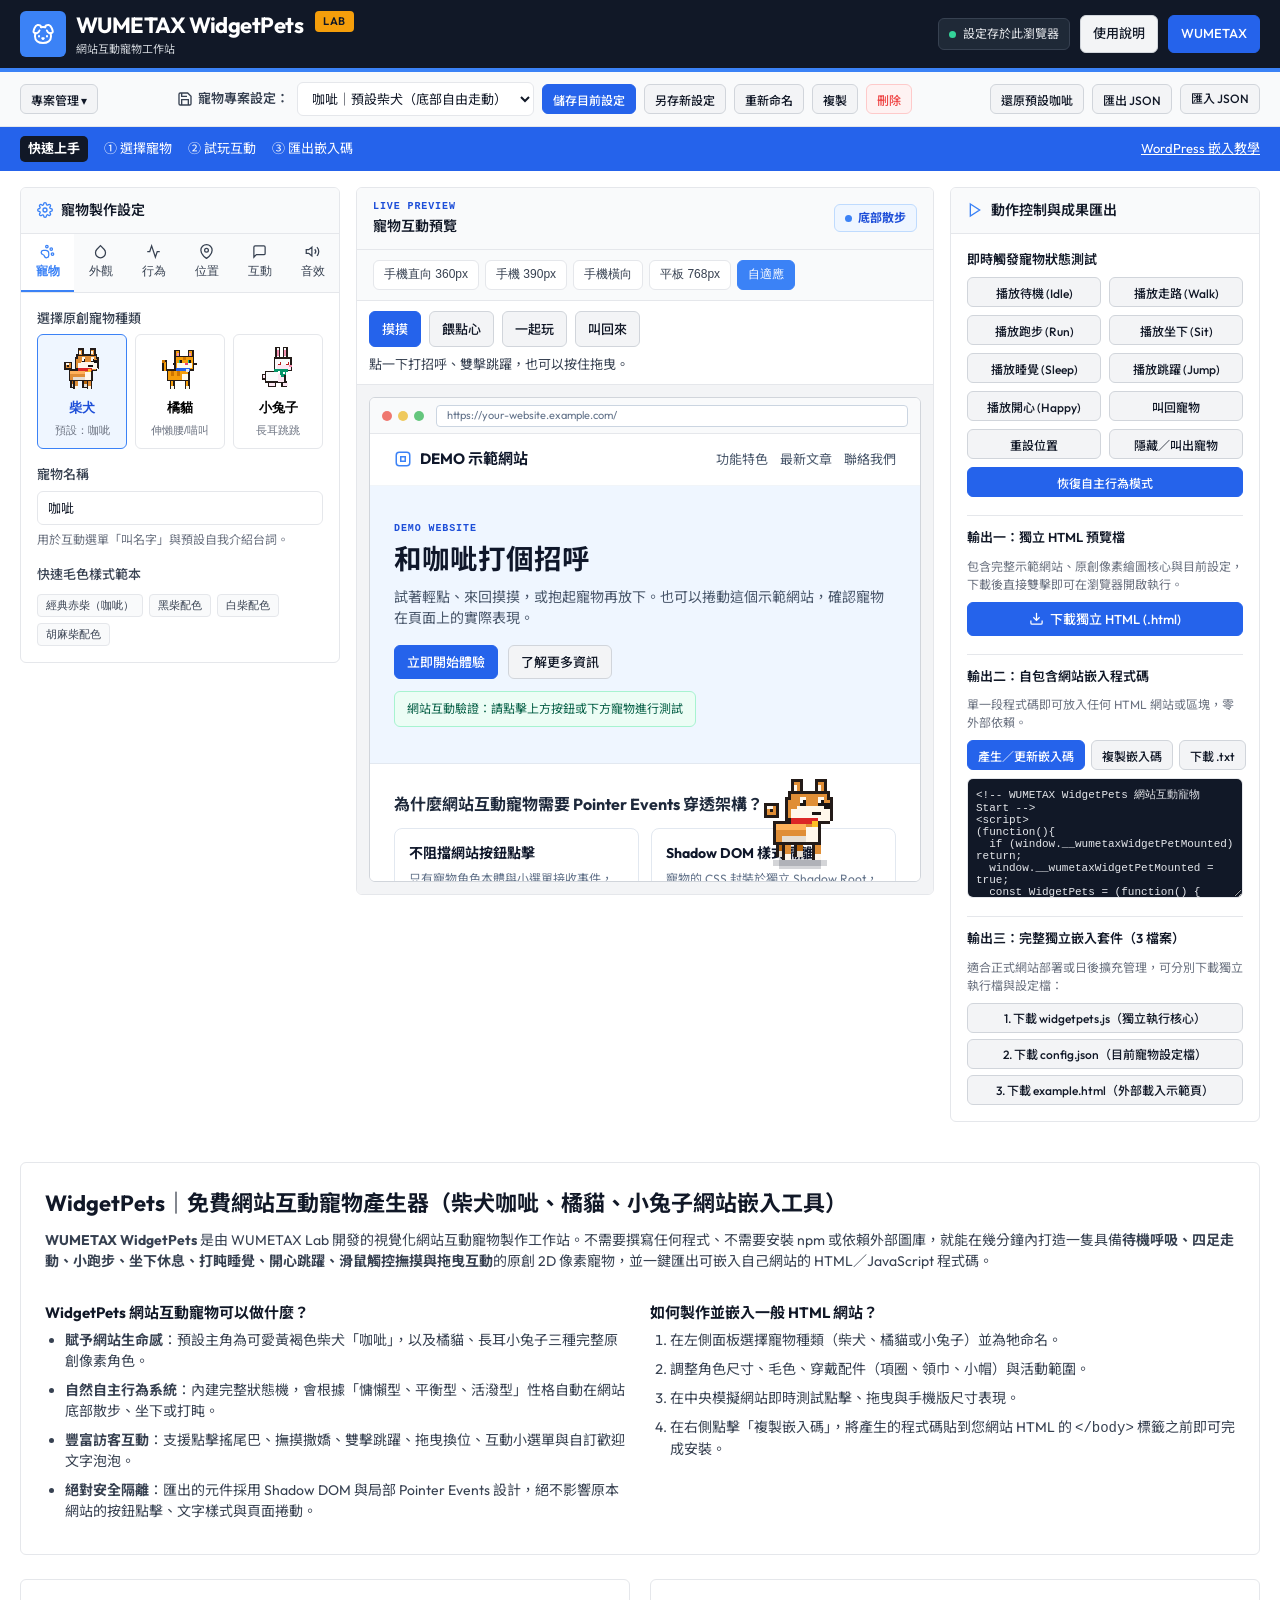
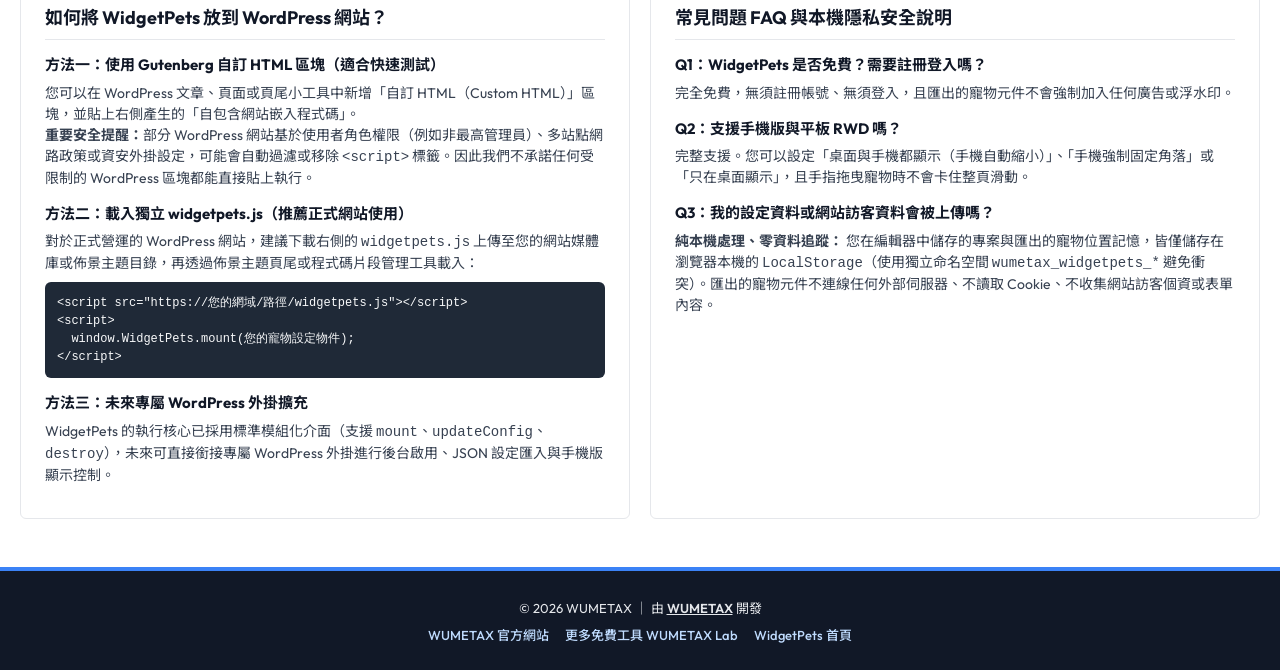
==== commit 7bb6200d: "Update index.html" ====
--- a/index.html
+++ b/index.html
@@ -3,6 +3,7 @@
 <head>
   <meta charset="UTF-8">
   <meta name="viewport" content="width=device-width, initial-scale=1.0, maximum-scale=5.0">
+  <meta name="theme-color" content="#111827">
   <title>免費網站互動寵物產生器｜柴犬、貓咪桌面寵物與網站嵌入工具｜WidgetPets</title>
   <meta name="description" content="免費使用 WidgetPets 網站互動寵物製作器，自訂柴犬、貓咪等可愛像素寵物，支援走路、睡覺、跳躍、點擊互動、拖曳移動與手機版顯示，即時預覽並產生 HTML／JavaScript 嵌入程式碼，讓你的網站擁有會動的互動寵物。">
   <link rel="canonical" href="https://widgetpets.wumetax.com/">
@@ -50,11 +51,12 @@
 
   <style>
     :root {
+      --topbar-height: 72px;
       --nav-bg: #111827;
       --primary: #3B82F6;
       --primary-hover: #2563EB;
       --primary-light: #EFF6FF;
-      --bg-main: #F3F4F6;
+      --bg-main: #FFFFFF;
       --card-bg: #FFFFFF;
       --border: #E5E7EB;
       --text-main: #111827;
@@ -63,7 +65,9 @@
       --success: #10B981;
       --danger: #EF4444;
       --warning: #F59E0B;
-      --radius: 8px;
+      --radius: 6px;
+      --soft: #F9FAFB;
+      --line-strong: #D1D5DB;
       --font-sans: 'Outfit', 'Noto Sans TC', -apple-system, BlinkMacSystemFont, "Segoe UI", Roboto, sans-serif;
     }
 
@@ -85,7 +89,7 @@
     .top-navbar {
       background-color: var(--nav-bg);
       color: #FFFFFF;
-      height: 58px;
+      min-height: var(--topbar-height);
       padding: 0 20px;
       display: flex;
       align-items: center;
@@ -93,7 +97,7 @@
       position: sticky;
       top: 0;
       z-index: 100;
-      border-bottom: 1px solid #1F2937;
+      border-bottom: 4px solid var(--primary);
     }
 
     .brand-group {
@@ -111,21 +115,30 @@
     }
 
     .brand-badge {
-      background: #1F2937;
-      color: #93C5FD;
+      align-self: flex-start;
+      background: #F59E0B;
+      color: #111827;
       font-size: 11px;
       font-weight: 600;
       padding: 2px 8px;
       border-radius: 4px;
-      border: 1px solid #374151;
       letter-spacing: 0.5px;
     }
 
-    .brand-title {
-      font-size: 16px;
-      font-weight: 600;
-      letter-spacing: 0.2px;
-    }
+    .brand-mark {
+      display: grid;
+      place-items: center;
+      width: 46px;
+      height: 46px;
+      flex: 0 0 auto;
+      background: var(--primary);
+      border-radius: var(--radius);
+      color: #fff;
+    }
+
+    .brand-copy { display: grid; line-height: 1.2; }
+    .brand-title { font-size: 22px; font-weight: 700; letter-spacing: -0.025em; }
+    .brand-copy small { color: #D1D5DB; font-size: 11px; margin-top: 4px; }
 
     .nav-actions {
       display: flex;
@@ -133,26 +146,9 @@
       gap: 10px;
     }
 
-    .nav-link {
-      color: #D1D5DB;
-      text-decoration: none;
-      font-size: 13px;
-      padding: 6px 10px;
-      border-radius: 6px;
-      transition: background 0.15s, color 0.15s;
-      display: inline-flex;
-      align-items: center;
-      gap: 6px;
-    }
-
-    .nav-link:hover {
-      background: #1F2937;
-      color: #FFFFFF;
-    }
-
     /* Project Bar */
     .project-bar {
-      background: var(--card-bg);
+      background: var(--soft);
       border-bottom: 1px solid var(--border);
       padding: 10px 20px;
       display: flex;
@@ -161,6 +157,16 @@
       flex-wrap: wrap;
       gap: 12px;
     }
+
+    .project-tools-toggle { display: none; }
+    .visually-hidden {
+      position: absolute;
+      width: 1px;
+      height: 1px;
+      clip-path: inset(50%);
+      overflow: hidden;
+    }
+    .btn:has(.visually-hidden:focus-visible) { outline: 3px solid #D97706; outline-offset: 2px; }
 
     .project-selector-group {
       display: flex;
@@ -190,8 +196,8 @@
       font-weight: 500;
       font-family: inherit;
       border-radius: 6px;
-      border: 1px solid var(--border);
-      background: var(--card-bg);
+      border: 1px solid var(--line-strong);
+      background: #F3F4F6;
       color: var(--text-main);
       cursor: pointer;
       transition: all 0.15s ease;
@@ -200,8 +206,8 @@
     }
 
     .btn:hover {
-      background: #F9FAFB;
-      border-color: #D1D5DB;
+      background: #E5E7EB;
+      border-color: #9CA3AF;
     }
 
     .btn:active {
@@ -209,14 +215,14 @@
     }
 
     .btn-primary {
-      background: var(--primary);
-      border-color: var(--primary);
-      color: #FFFFFF;
-    }
-
-    .btn-primary:hover {
       background: var(--primary-hover);
       border-color: var(--primary-hover);
+      color: #FFFFFF;
+    }
+
+    .btn-primary:hover {
+      background: #1D4ED8;
+      border-color: #1D4ED8;
     }
 
     .btn-danger {
@@ -289,7 +295,7 @@
     /* Main 3-Column Workstation Grid */
     .workstation-grid {
       display: grid;
-      grid-template-columns: 350px 1fr 330px;
+      grid-template-columns: 320px minmax(0, 1fr) 310px;
       gap: 16px;
       padding: 16px 20px;
       min-height: calc(100vh - 120px);
@@ -305,7 +311,7 @@
       display: flex;
       flex-direction: column;
       overflow: hidden;
-      box-shadow: 0 1px 2px rgba(0, 0, 0, 0.03);
+      min-width: 0;
     }
 
     .panel-header {
@@ -427,7 +433,7 @@
     .species-card.active {
       border-color: var(--primary);
       background: var(--primary-light);
-      box-shadow: 0 0 0 1px var(--primary);
+      color: #1D4ED8;
     }
 
     .species-name {
@@ -616,22 +622,22 @@
     }
 
     .preview-stage-wrapper {
-      background: #E5E7EB;
-      padding: 20px;
+      background: #F3F4F6;
+      padding: 12px;
       display: flex;
       justify-content: center;
       align-items: flex-start;
-      min-height: 640px;
-      overflow-x: auto;
+      min-width: 0;
     }
 
     .simulated-browser {
       width: 100%;
-      height: 600px;
+      height: clamp(400px, calc(100dvh - 415px), 600px);
       background: #FFFFFF;
-      border-radius: 10px;
-      border: 1px solid #CBD5E1;
-      box-shadow: 0 10px 25px -5px rgba(0, 0, 0, 0.08);
+      min-width: 0;
+      max-width: 100%;
+      border-radius: var(--radius);
+      border: 1px solid var(--line-strong);
       display: flex;
       flex-direction: column;
       overflow: hidden;
@@ -641,8 +647,8 @@
 
     .browser-chrome {
       height: 36px;
-      background: #F1F5F9;
-      border-bottom: 1px solid #E2E8F0;
+      background: var(--soft);
+      border-bottom: 1px solid var(--border);
       display: flex;
       align-items: center;
       padding: 0 12px;
@@ -735,7 +741,7 @@
 
     .mock-hero {
       padding: 36px 24px;
-      background: linear-gradient(135deg, #F8FAFC 0%, #EFF6FF 100%);
+      background: #EFF6FF;
       border-bottom: 1px solid #E2E8F0;
     }
 
@@ -915,7 +921,7 @@
 
     .docs-grid {
       display: grid;
-      grid-template-columns: repeat(auto-fit, minmax(320px, 1fr));
+      grid-template-columns: repeat(auto-fit, minmax(min(320px, 100%), 1fr));
       gap: 20px;
     }
 
@@ -932,12 +938,12 @@
 
     /* Site Footer */
     .site-footer {
-      background: #FFFFFF;
-      border-top: 1px solid var(--border);
+      background: var(--nav-bg);
+      border-top: 4px solid var(--primary);
       padding: 28px 20px;
       text-align: center;
       font-size: 13px;
-      color: var(--text-sub);
+      color: #E5E7EB;
     }
 
     .footer-links {
@@ -945,10 +951,11 @@
       justify-content: center;
       gap: 16px;
       margin-top: 8px;
+      flex-wrap: wrap;
     }
 
     .footer-links a {
-      color: var(--primary);
+      color: #BFDBFE;
       text-decoration: none;
       font-weight: 500;
     }
@@ -983,7 +990,7 @@
     /* Responsive RWD */
     @media (max-width: 1180px) {
       .workstation-grid {
-        grid-template-columns: 320px 1fr;
+        grid-template-columns: 300px minmax(0, 1fr);
       }
       .panel-right {
         grid-column: 1 / -1;
@@ -994,11 +1001,11 @@
       .mobile-workspace-nav {
         display: flex;
         position: sticky;
-        top: 58px;
+        top: var(--topbar-height);
         z-index: 95;
       }
       .workstation-grid {
-        grid-template-columns: 1fr;
+        grid-template-columns: minmax(0, 1fr);
         padding: 12px;
       }
       .config-body {
@@ -1018,11 +1025,107 @@
       }
       .preview-stage-wrapper {
         padding: 8px;
-        min-height: 480px;
       }
       .simulated-browser {
-        height: 480px;
+        height: 300px;
       }
+    }
+    #docs-guide, #wordpress-guide { scroll-margin-top: calc(var(--topbar-height) + 50px); }
+    .nav-actions .btn { min-height: 38px; }
+    .local-chip {
+      display: inline-flex;
+      align-items: center;
+      gap: 7px;
+      padding: 6px 10px;
+      border: 1px solid #374151;
+      border-radius: var(--radius);
+      color: #E5E7EB;
+      background: #1F2937;
+      font-size: 12px;
+      white-space: nowrap;
+    }
+    .local-chip .status-dot { background: #34D399; }
+    .guide-strip {
+      display: flex;
+      flex-wrap: wrap;
+      align-items: center;
+      gap: 8px 16px;
+      padding: 9px 20px;
+      background: var(--primary-hover);
+      color: #fff;
+      font-size: 13px;
+    }
+    .guide-strip strong {
+      padding: 3px 8px;
+      border-radius: 5px;
+      background: var(--nav-bg);
+    }
+    .guide-strip a { color: inherit; margin-inline-start: auto; }
+    .panel-kicker {
+      color: #1D4ED8;
+      font: 700 10px/1.3 ui-monospace, monospace;
+      letter-spacing: 0.09em;
+      margin-bottom: 3px;
+    }
+    .preview-actions {
+      display: flex;
+      flex-wrap: wrap;
+      align-items: center;
+      gap: 8px;
+      padding: 10px 12px;
+      border-bottom: 1px solid var(--border);
+    }
+    .preview-actions .btn { min-height: 36px; }
+    .preview-feedback {
+      flex: 1 1 100%;
+      font-size: 13px;
+      color: var(--text-sub);
+      overflow-wrap: anywhere;
+    }
+    .mock-site-scroll { container-type: inline-size; }
+    .mock-hero h2 { font-size: clamp(22px, 5cqi, 36px); overflow-wrap: anywhere; }
+    .mock-nav { flex-wrap: wrap; gap: 6px 16px; }
+    .mock-nav-links { flex-wrap: wrap; gap: 6px 12px; }
+    .browser-dot:nth-child(1) { background: #EF776F; }
+    .browser-dot:nth-child(2) { background: #EFC95D; }
+    .browser-dot:nth-child(3) { background: #64C67D; }
+    .status-pill { border-radius: var(--radius); }
+    :where(button, a, input, select, textarea):focus-visible {
+      outline: 3px solid #D97706;
+      outline-offset: 2px;
+    }
+    .config-tab:focus-visible, .species-card:focus-visible { outline-offset: -3px; }
+    @container (max-width: 440px) {
+      .mock-nav, .mock-hero, .mock-section { padding-inline: 16px; }
+      .mock-hero { padding-block: 24px; }
+    }
+    @media (max-width: 860px) {
+      :root { --topbar-height: 64px; }
+      .top-navbar { padding-inline: 12px; gap: 8px; }
+      .brand-group, .brand-logo { gap: 6px; }
+      .brand-mark { width: 36px; height: 36px; }
+      .brand-title { font-size: 16px; }
+      .nav-actions { gap: 4px; }
+      .nav-actions .local-chip { display: none; }
+      .nav-actions .btn { padding-inline: 8px; font-size: 12px; }
+      .project-bar { padding: 6px 12px; gap: 8px; }
+      .project-tools-toggle { display: inline-flex; }
+      .project-bar[data-expanded="false"] .project-selector-group { display: none; }
+      .preview-toolbar { padding: 8px 12px; }
+      .vp-btn { padding-inline: 7px; }
+      .guide-strip { padding-inline: 12px; gap: 4px 8px; }
+      .guide-strip a { margin-inline-start: 0; }
+      .btn-sm { min-height: 36px; }
+    }
+    @media (max-width: 440px) {
+      .brand-badge, .nav-actions .btn-primary, .guide-strip > span { display: none; }
+      .guide-strip { justify-content: space-between; }
+      .config-tabs { grid-template-columns: repeat(6, minmax(0, 1fr)); }
+      .project-selector-group, .project-selector-group select { max-width: 100%; }
+      .export-group > div { flex-wrap: wrap; }
+    }
+    @media (prefers-reduced-motion: reduce) {
+      *, *::before, *::after { transition: none !important; scroll-behavior: auto !important; }
     }
   </style>
 </head>
@@ -1032,27 +1135,27 @@
   <header class="top-navbar">
     <div class="brand-group">
       <a href="https://widgetpets.wumetax.com/" class="brand-logo">
-        <svg width="24" height="24" viewBox="0 0 24 24" fill="none" stroke="#3B82F6" stroke-width="2" stroke-linecap="round" stroke-linejoin="round" aria-hidden="true">
+        <span class="brand-mark"><svg width="24" height="24" viewBox="0 0 24 24" fill="none" stroke="currentColor" stroke-width="2" stroke-linecap="round" stroke-linejoin="round" aria-hidden="true">
           <path d="M10 5.172C10 3.782 8.423 2.679 6.5 3c-2.823.47-4.113 6.006-4 7 .08.703 1.725 1.722 3.656 1 1.261-.472 1.96-1.45 2.344-2.5"/>
           <path d="M14.267 5.172c0-1.39 1.577-2.493 3.5-2.172 2.823.47 4.113 6.006 4 7-.08.703-1.725 1.722-3.656 1-1.261-.472-1.855-1.45-2.239-2.5"/>
           <path d="M8 14v.5"/><path d="M16 14v.5"/>
           <path d="M11.25 16.25h1.5L12 17l-.75-.75Z"/>
           <path d="M4.42 11.247A13.152 13.152 0 0 0 4 14.556C4 18.728 7.582 21 12 21s8-2.272 8-6.444c0-1.061-.162-2.2-.493-3.309m-9.243-6.082A8.801 8.801 0 0 1 12 5c.78 0 1.5.108 2.161.306"/>
-        </svg>
-        <span class="brand-title">WUMETAX WidgetPets</span>
+        </svg></span>
+        <span class="brand-copy"><strong class="brand-title">WUMETAX WidgetPets</strong><small>網站互動寵物工作站</small></span>
       </a>
-      <span class="brand-badge">WUMETAX Lab</span>
+      <span class="brand-badge">LAB</span>
     </div>
     <nav class="nav-actions" aria-label="主要導覽">
-      <a href="#docs-guide" class="nav-link">使用教學</a>
-      <a href="#wordpress-guide" class="nav-link">WordPress 嵌入</a>
-      <a href="https://wumetax.com/lab/" target="_blank" rel="noopener" class="nav-link">更多免費工具</a>
-      <a href="https://wumetax.com/" target="_blank" rel="noopener" class="nav-link">WUMETAX 官網</a>
+      <span class="local-chip"><span class="status-dot" aria-hidden="true"></span>設定存於此瀏覽器</span>
+      <a href="#docs-guide" class="btn">使用說明</a>
+      <a href="https://wumetax.com/" target="_blank" rel="noopener" class="btn btn-primary">WUMETAX</a>
     </nav>
   </header>
 
   <!-- Project Storage Manager Bar -->
-  <section class="project-bar" aria-label="本機專案管理">
+  <section class="project-bar" id="projectBar" data-expanded="false" aria-label="本機專案管理">
+    <button type="button" class="btn btn-sm project-tools-toggle" aria-expanded="false">專案管理 ▾</button>
     <div class="project-selector-group">
       <span class="project-label">
         <svg width="16" height="16" viewBox="0 0 24 24" fill="none" stroke="currentColor" stroke-width="2"><path d="M19 21H5a2 2 0 0 1-2-2V5a2 2 0 0 1 2-2h11l5 5v11a2 2 0 0 1-2 2z"/><polyline points="17 21 17 13 7 13 7 21"/><polyline points="7 3 7 8 15 8"/></svg>
@@ -1070,10 +1173,16 @@
       <button type="button" id="btnExportJson" class="btn btn-sm">匯出 JSON</button>
       <label class="btn btn-sm" style="cursor:pointer;">
         匯入 JSON
-        <input type="file" id="inputImportJson" accept=".json,application/json" style="display:none;">
+        <input type="file" id="inputImportJson" accept=".json,application/json" class="visually-hidden">
       </label>
     </div>
   </section>
+
+  <div class="guide-strip">
+    <strong>快速上手</strong>
+    <span>① 選擇寵物</span><span>② 試玩互動</span><span>③ 匯出嵌入碼</span>
+    <a href="#wordpress-guide">WordPress 嵌入教學</a>
+  </div>
 
   <!-- Mobile RWD Quick Switcher -->
   <div class="mobile-workspace-nav" role="tablist" aria-label="手機版工作區切換">
@@ -1130,21 +1239,21 @@
           <div class="form-group">
             <label class="form-label">選擇原創寵物種類</label>
             <div class="species-cards">
-              <div class="species-card active" data-species="shiba">
+              <button type="button" class="species-card active" data-species="shiba">
                 <canvas id="thumb-shiba" width="48" height="48"></canvas>
                 <div class="species-name">柴犬</div>
                 <div class="species-tag">預設：咖呲</div>
-              </div>
-              <div class="species-card" data-species="cat">
+              </button>
+              <button type="button" class="species-card" data-species="cat">
                 <canvas id="thumb-cat" width="48" height="48"></canvas>
                 <div class="species-name">橘貓</div>
                 <div class="species-tag">伸懶腰/喵叫</div>
-              </div>
-              <div class="species-card" data-species="rabbit">
+              </button>
+              <button type="button" class="species-card" data-species="rabbit">
                 <canvas id="thumb-rabbit" width="48" height="48"></canvas>
                 <div class="species-name">小兔子</div>
                 <div class="species-tag">長耳跳跳</div>
-              </div>
+              </button>
             </div>
           </div>
 
@@ -1422,18 +1531,28 @@
 
     <!-- CENTER PANEL: Real Interactive Website Preview -->
     <section class="panel-card panel-center" aria-label="即時互動網站預覽區">
+      <div class="panel-header">
+        <div><div class="panel-kicker">LIVE PREVIEW</div><h2 class="panel-title">寵物互動預覽</h2></div>
+        <div class="status-pill" id="liveStateBadge">
+          <span class="status-dot" aria-hidden="true"></span>
+          <strong id="lblCurrentState">待機呼吸</strong>
+        </div>
+      </div>
       <div class="preview-toolbar">
         <div class="viewport-group" role="group" aria-label="切換預覽裝置尺寸">
           <button type="button" class="vp-btn" data-vp-width="360" data-vp-height="600">手機直向 360px</button>
           <button type="button" class="vp-btn" data-vp-width="390" data-vp-height="620">手機 390px</button>
           <button type="button" class="vp-btn" data-vp-width="640" data-vp-height="360">手機橫向</button>
           <button type="button" class="vp-btn" data-vp-width="768" data-vp-height="600">平板 768px</button>
-          <button type="button" class="vp-btn active" data-vp-width="100%" data-vp-height="600">桌面 1440px+</button>
+          <button type="button" class="vp-btn active" data-vp-width="100%" data-vp-height="auto">自適應</button>
         </div>
-        <div class="status-pill" id="liveStateBadge">
-          <span class="status-dot"></span>
-          <span>目前狀態：<strong id="lblCurrentState">Idle (待機)</strong></span>
-        </div>
+      </div>
+      <div class="preview-actions" role="group" aria-label="試玩寵物互動">
+        <button type="button" class="btn btn-primary" data-preview-action="pet">摸摸</button>
+        <button type="button" class="btn" data-preview-action="feed">餵點心</button>
+        <button type="button" class="btn" data-preview-action="play">一起玩</button>
+        <button type="button" class="btn" data-preview-action="callBack">叫回來</button>
+        <p class="preview-feedback" id="previewFeedback" role="status">點一下打招呼、雙擊跳躍，也可以按住拖曳。</p>
       </div>
 
       <div class="preview-stage-wrapper">
@@ -1444,7 +1563,7 @@
               <span class="browser-dot"></span>
               <span class="browser-dot"></span>
             </div>
-            <div class="browser-address">https://your-website.example.com/ （可直接捲動頁面、點擊按鈕或拖曳下方寵物）</div>
+            <div class="browser-address">https://your-website.example.com/</div>
           </div>
 
           <!-- Simulated Viewport -->
@@ -1463,8 +1582,9 @@
               </nav>
 
               <div class="mock-hero">
-                <h2>測試寵物在真實網頁中的互動與點擊穿透表現</h2>
-                <p>這是一個完整的模擬網站。你可以直接點擊下方按鈕、捲動頁面，或直接點擊、撫摸、雙擊、拖曳畫面底部的「<span id="mockHeroPetName">咖呲</span>」，驗證寵物不會阻擋網站原本的操作。</p>
+                <div class="panel-kicker">DEMO WEBSITE</div>
+                <h2>和<span id="mockHeroPetName">咖呲</span>打個招呼</h2>
+                <p>試著輕點、來回摸摸，或抱起寵物再放下。也可以捲動這個示範網站，確認寵物在頁面上的實際表現。</p>
                 <div class="mock-cta-row">
                   <button type="button" class="btn btn-primary mock-interactive-trigger" data-msg="成功觸發網站「立即開始體驗」主按鈕">立即開始體驗</button>
                   <button type="button" class="btn mock-interactive-trigger" data-msg="成功觸發網站「了解更多資訊」次要按鈕">了解更多資訊</button>
@@ -1772,7 +1892,7 @@
           if (isUserInteraction) this.unlock();
           if (!this.ctx || this.ctx.state !== 'running') return;
 
-          const vol = Math.max(0, Math.min(1, (config.audioVolume || 60) / 100)) * 0.25;
+          const vol = Math.max(0, Math.min(1, (config.audioVolume ?? 60) / 100)) * 0.25;
           if (vol <= 0.001) return;
 
           const now = this.ctx.currentTime;
@@ -1897,10 +2017,15 @@
 
           ctx.restore();
 
-          // Non-emoji pixel effects (Floating Zzz pixels when sleeping or pixel heart when happy/petted)
-          if (state === 'sleep') {
+          // Draw the snack briefly before the usual happy reaction.
+          if (animState.snackVisible) {
+            px(24, 3, 5, 4, '#92400E');
+            px(25, 2, 3, 6, '#D97706');
+            px(25, 3, 1, 1, '#FDE68A');
+            px(27, 5, 1, 1, '#FDE68A');
+          } else if (state === 'sleep') {
             this._drawSleepPixels(ctx, scale, animState.effectTick);
-          } else if (state === 'happy' || state === 'react' || animState.pettingActive) {
+          } else if (state === 'happy' || state === 'react') {
             this._drawHeartPixels(ctx, scale, animState.effectTick);
           }
         }
@@ -2255,16 +2380,15 @@
 
           // Interaction State
           this.isDragging = false;
+          this.activePointerId = null;
           this.dragStartX = 0;
           this.dragStartY = 0;
           this.pointerDownX = 0;
           this.pointerDownY = 0;
-          this.hasMovedDuringPointer = false;
           this.pettingDistance = 0;
-          this.pettingActive = false;
           this.pettingCooldown = 0;
-          this.clickCount = 0;
-          this.lastClickTime = 0;
+          this.lastTap = null;
+          this.reactionAnimation = null;
           this.isHidden = false;
           this.menuOpen = false;
           this.bubbleTimer = 0;
@@ -2279,6 +2403,10 @@
           this._mountShadowDOM();
           this._recalcBounds(true);
           this._bindEvents();
+          if (this.isPreview && typeof ResizeObserver === 'function') {
+            this.resizeObserver = new ResizeObserver(() => this._recalcBounds(false));
+            this.resizeObserver.observe(this.container);
+          }
           this._startLoop();
         }
 
@@ -2332,20 +2460,22 @@
               left: 0;
               top: 0;
               pointer-events: auto;
-              touch-action: none;
               user-select: none;
               -webkit-user-select: none;
-              cursor: grab;
               will-change: transform;
             }
-            .wp-actor:active {
-              cursor: grabbing;
+            .wp-actor.wp-dragging .wp-canvas { cursor: grabbing; }
+            .wp-actor :focus-visible {
+              outline: 3px solid #D97706;
+              outline-offset: 2px;
             }
             .wp-actor.wp-hidden {
               display: none !important;
             }
             .wp-canvas {
               display: block;
+              touch-action: none;
+              transform-origin: center 82%;
               image-rendering: pixelated;
               image-rendering: crisp-edges;
             }
@@ -2353,19 +2483,18 @@
             .wp-bubble {
               position: absolute;
               bottom: calc(100% + 6px);
-              left: 50%;
+              left: calc(50% + var(--wp-bubble-shift, 0px));
               transform: translateX(-50%);
               background: #111827;
               color: #FFFFFF;
               font-size: 12px;
               line-height: 1.35;
               padding: 6px 10px;
-              border-radius: 8px;
-              white-space: nowrap;
-              max-width: 190px;
-              overflow: hidden;
-              text-overflow: ellipsis;
-              box-shadow: 0 4px 12px rgba(0,0,0,0.18);
+              border-radius: 6px;
+              box-sizing: border-box;
+              width: max-content;
+              max-width: 184px;
+              overflow-wrap: anywhere;
               pointer-events: none;
               opacity: 0;
               transition: opacity 0.18s ease, transform 0.18s ease;
@@ -2383,14 +2512,20 @@
               border-style: solid;
               border-color: #111827 transparent transparent transparent;
             }
+            .wp-menu-open .wp-bubble { opacity: 0; }
+            .wp-near-top .wp-bubble { top: calc(100% + 8px); bottom: auto; }
+            .wp-near-top .wp-bubble::after { display: none; }
+            @media (prefers-reduced-motion: reduce) {
+              .wp-bubble, .wp-menu-trigger { transition: none; }
+            }
             /* Quick Action Trigger Button */
             .wp-menu-trigger {
               position: absolute;
               top: -4px;
               right: -4px;
-              width: 22px;
-              height: 22px;
-              border-radius: 50%;
+              width: 28px;
+              height: 28px;
+              border-radius: 6px;
               border: 1px solid #E5E7EB;
               background: #FFFFFF;
               color: #111827;
@@ -2399,7 +2534,7 @@
               align-items: center;
               justify-content: center;
               cursor: pointer;
-              box-shadow: 0 2px 5px rgba(0,0,0,0.12);
+              z-index: 2;
               opacity: 0;
               transition: opacity 0.15s;
               padding: 0;
@@ -2409,11 +2544,15 @@
             .wp-actor.wp-menu-open .wp-menu-trigger {
               opacity: 1;
             }
+            @media (hover: none), (pointer: coarse) {
+              .wp-menu-trigger { opacity: 1; width: 34px; height: 34px; }
+              .wp-menu-btn { min-height: 36px; }
+            }
             /* Compact Context Menu */
             .wp-menu {
               position: absolute;
               bottom: calc(100% + 8px);
-              left: 50%;
+              left: calc(50% + var(--wp-menu-shift, 0px));
               transform: translateX(-50%);
               background: #FFFFFF;
               border: 1px solid #E5E7EB;
@@ -2422,8 +2561,10 @@
               display: none;
               flex-direction: column;
               gap: 2px;
-              min-width: 108px;
-              box-shadow: 0 10px 20px rgba(0,0,0,0.12);
+              width: 124px;
+              box-sizing: border-box;
+              max-height: var(--wp-menu-height, 240px);
+              overflow-y: auto;
               z-index: 5;
             }
             .wp-menu.wp-open {
@@ -2496,10 +2637,16 @@
 
           this.menuEl = document.createElement('div');
           this.menuEl.className = 'wp-menu';
-          this.menuEl.setAttribute('role', 'menu');
+          this.menuEl.setAttribute('role', 'group');
+          this.menuEl.setAttribute('aria-label', '寵物互動');
+          this.menuEl.id = 'wp-actions';
+          this.menuTriggerBtn.setAttribute('aria-controls', this.menuEl.id);
+          this.menuTriggerBtn.setAttribute('aria-expanded', 'false');
 
           const menuItems = [
             { action: 'pet', label: '摸摸' },
+            { action: 'feed', label: '餵點心' },
+            { action: 'play', label: '一起玩' },
             { action: 'callName', label: '叫名字' },
             { action: 'sit', label: '坐下' },
             { action: 'sleep', label: '睡覺' },
@@ -2511,7 +2658,6 @@
             const btn = document.createElement('button');
             btn.type = 'button';
             btn.className = 'wp-menu-btn';
-            btn.setAttribute('role', 'menuitem');
             btn.dataset.action = item.action;
             btn.textContent = item.label;
             this.menuEl.appendChild(btn);
@@ -2519,6 +2665,7 @@
 
           this.canvas = document.createElement('canvas');
           this.canvas.className = 'wp-canvas';
+          this.canvas.setAttribute('role', 'button');
           this.ctx = this.canvas.getContext('2d');
 
           this.recallBtn = document.createElement('button');
@@ -2559,13 +2706,21 @@
         _syncCanvasResolution() {
           const displaySize = this._getEffectiveSize();
           const dpr = Math.min(window.devicePixelRatio || 1, 2);
+          this.displaySize = displaySize;
           this.canvas.style.width = displaySize + 'px';
           this.canvas.style.height = displaySize + 'px';
-          this.canvas.width = Math.round(displaySize * dpr);
-          this.canvas.height = Math.round(displaySize * dpr);
+          const resolution = Math.round(displaySize * dpr);
+          if (this.canvas.width !== resolution || this.canvas.height !== resolution) {
+            this.canvas.width = resolution;
+            this.canvas.height = resolution;
+          }
           this.actorEl.style.width = displaySize + 'px';
           this.actorEl.style.height = displaySize + 'px';
           this.menuTriggerBtn.style.display = this.config.showQuickMenu ? 'flex' : 'none';
+          this.canvas.tabIndex = this.config.enableClick ? 0 : -1;
+          this.canvas.setAttribute('aria-disabled', String(!this.config.enableClick));
+          this.canvas.setAttribute('aria-label', `向${this.config.name}打招呼`);
+          this.canvas.style.cursor = this.config.enableDrag ? 'grab' : (this.config.enableClick ? 'pointer' : 'default');
         }
 
         _getStageRect() {
@@ -2586,10 +2741,14 @@
           const rect = this._getStageRect();
           const size = this._getEffectiveSize();
           const margin = Number(this.config.edgeMargin) || 20;
-          const bottomOff = Number(this.config.bottomOffset) || 12;
-
-          this.minX = Math.max(4, margin);
-          this.maxX = Math.max(this.minX + 10, rect.width - size - margin);
+          const bottomOff = Number(this.config.bottomOffset ?? 12);
+          this.stageWidth = rect.width;
+
+          this.minX = Math.min(Math.max(4, margin), Math.max(0, (rect.width - size) / 2));
+          this.maxX = Math.max(this.minX, rect.width - size - this.minX);
+          if (this.targetX !== null) {
+            this.targetX = Math.max(this.minX, Math.min(this.maxX, this.targetX));
+          }
           this.groundY = Math.max(20, rect.height - size - bottomOff);
 
           const isMobileWidth = rect.width <= 520;
@@ -2642,137 +2801,89 @@
 
         _applyTransform() {
           this.actorEl.style.transform = `translate3d(${Math.round(this.x)}px, ${Math.round(this.y)}px, 0)`;
+          const center = this.x + this.displaySize / 2;
+          for (const [overlay, halfWidth] of [['bubble', 92], ['menu', 62]]) {
+            const margin = Math.min(halfWidth + 4, this.stageWidth / 2);
+            const shift = Math.max(margin, Math.min(this.stageWidth - margin, center)) - center;
+            this.actorEl.style.setProperty(`--wp-${overlay}-shift`, `${Math.round(shift)}px`);
+          }
+          this.actorEl.style.setProperty('--wp-menu-height', `${Math.max(44, Math.floor(this.y - 12))}px`);
+          this.actorEl.classList.toggle('wp-near-top', this.y < 68);
         }
 
         _bindEvents() {
           this._boundHandlers.onPointerDown = (e) => {
-            if (e.target === this.menuTriggerBtn || this.menuEl.contains(e.target)) return;
-            this.sound.unlock();
+            if (e.target !== this.canvas || e.button !== 0 || this.activePointerId !== null) return;
+            if (!this.config.enableClick && !this.config.enableDrag) return;
+            this.activePointerId = e.pointerId;
             this.pointerDownX = e.clientX;
             this.pointerDownY = e.clientY;
             this.dragStartX = this.x;
             this.dragStartY = this.y;
-            this.hasMovedDuringPointer = false;
             this.pettingDistance = 0;
-
-            if (this.config.enableDrag) {
-              this.isDragging = true;
-              try { this.actorEl.setPointerCapture(e.pointerId); } catch (err) {}
-            }
+            this.actorEl.setPointerCapture(e.pointerId);
           };
 
           this._boundHandlers.onPointerMove = (e) => {
-            const dx = e.clientX - this.pointerDownX;
-            const dy = e.clientY - this.pointerDownY;
-            const dist = Math.hypot(dx, dy);
-
-            if (this.isDragging && dist > 6) {
-              this.hasMovedDuringPointer = true;
-              this.setState('drag', 10);
-              const rect = this._getStageRect();
-              const size = this._getEffectiveSize();
+            if (this.activePointerId !== null) {
+              if (this.activePointerId !== e.pointerId || !this.config.enableDrag) return;
+              const dx = e.clientX - this.pointerDownX;
+              const dy = e.clientY - this.pointerDownY;
+              if (!this.isDragging) {
+                if (Math.hypot(dx, dy) < 7) return;
+                this.isDragging = true;
+                this.lastTap = null;
+                this.vy = 0;
+                this.actorEl.classList.add('wp-dragging');
+                this.setState('drag');
+                this._reportInteraction(`抱起了${this.config.name}`);
+              }
               this.x = Math.max(this.minX, Math.min(this.maxX, this.dragStartX + dx));
               this.y = Math.max(10, Math.min(this.groundY, this.dragStartY + dy));
-              this.config.customXRatio = Number((this.x / Math.max(1, rect.width - size)).toFixed(3));
               this._applyTransform();
               return;
             }
 
-            // Petting detection (gentle stroke on pet body without dragging)
-            if (!this.isDragging && this.config.enablePetting && this.pettingCooldown <= 0) {
-              this.pettingDistance += Math.abs(e.movementX || 2);
-              if (this.pettingDistance > 42) {
-                this.pettingDistance = 0;
-                this.pettingCooldown = 2.0;
-                this.pettingActive = true;
-                this.setState('happy', 2.4);
-                this.sound.play('happy', this.config, true);
-                this.showBubble('好舒服喔～');
-              }
+            if (e.target !== this.canvas || e.buttons || this.menuOpen ||
+                !this.config.enablePetting || this.pettingCooldown > 0) return;
+            this.pettingDistance += Math.min(20, Math.hypot(e.movementX, e.movementY));
+            if (this.pettingDistance >= 52) {
+              this.pettingDistance = 0;
+              this.pettingCooldown = 2.0;
+              this.performAction('pet');
             }
           };
 
-          this._boundHandlers.onPointerUp = (e) => {
-            if (this.isDragging) {
-              try { this.actorEl.releasePointerCapture(e.pointerId); } catch (err) {}
-              this.isDragging = false;
-
-              if (this.hasMovedDuringPointer) {
-                // Drop naturally with gravity
-                this.vy = 0;
-                this.setState('jump', 1.2);
-                this._savePositionState();
-                if (this.options.onConfigMutate) {
-                  this.options.onConfigMutate(this.config);
-                }
-                return;
-              }
-            }
-
-            if (e.target === this.menuTriggerBtn || this.menuEl.contains(e.target)) return;
-
-            // Handle Click / Multi-Click / Double Click
-            if (this.config.enableClick) {
-              const now = performance.now();
-              if (now - this.lastClickTime < 340) {
-                this.clickCount++;
-              } else {
-                this.clickCount = 1;
-              }
-              this.lastClickTime = now;
-
-              if (this.clickCount >= 2 && this.config.enableDblClick) {
-                this.direction = -this.direction;
-                this.jump(true);
-                this.showBubble(this._pickRandomPhrase());
-              } else {
-                this.setState('happy', 2.2);
-                this.sound.play('voice', this.config, true);
-                if (Math.random() < 0.75) {
-                  this.showBubble(this._pickRandomPhrase());
-                }
-              }
-            }
+          this._boundHandlers.onPointerUp = (e) => this._finishPointer(e, false);
+          this._boundHandlers.onPointerCancel = (e) => this._finishPointer(e, true);
+          this._boundHandlers.onPointerLeave = () => { this.pettingDistance = 0; };
+          this._boundHandlers.onCanvasKey = (e) => {
+            if (!this.config.enableClick || (e.key !== 'Enter' && e.key !== ' ')) return;
+            e.preventDefault();
+            if (!e.repeat) this._greet();
           };
 
           this._boundHandlers.onMenuTrigger = (e) => {
             e.stopPropagation();
             this.toggleMenu();
+            if (this.menuOpen && e.detail === 0) this.menuEl.querySelector('button').focus();
           };
 
           this._boundHandlers.onMenuClick = (e) => {
             e.stopPropagation();
             const btn = e.target.closest('[data-action]');
             if (!btn) return;
-            const action = btn.dataset.action;
             this.toggleMenu(false);
-
-            if (action === 'pet') {
-              this.setState('happy', 2.5);
-              this.sound.play('happy', this.config, true);
-              this.showBubble('最喜歡摸摸了！');
-            } else if (action === 'callName') {
-              this.setState('react', 2.2);
-              this.sound.play('voice', this.config, true);
-              this.showBubble(`我是${this.config.name}！`);
-            } else if (action === 'sit') {
-              this.setState('sit', 5.0);
-              this.showBubble('乖乖坐好');
-            } else if (action === 'sleep') {
-              this.setState('sleep', 8.0);
-              this.showBubble('先睡一下喔');
-            } else if (action === 'callBack') {
-              this.callBackToHome();
-            } else if (action === 'hide') {
-              this.setHidden(true);
-            }
+            this.performAction(btn.dataset.action);
+            if (e.detail === 0) (this.isHidden ? this.recallBtn : this.menuTriggerBtn).focus();
           };
 
-          this._boundHandlers.onRecall = () => {
+          this._boundHandlers.onRecall = (e) => {
             this.setHidden(false);
             this.sound.play('wake', this.config, true);
-            this.setState('happy', 2.0);
+            this.setState('happy', 2.0, true);
             this.showBubble(`${this.config.name}回來囉！`);
+            if (e.detail === 0) (this.config.showQuickMenu ? this.menuTriggerBtn : this.canvas).focus();
           };
 
           this._boundHandlers.onDocClick = (e) => {
@@ -2786,6 +2897,7 @@
           this._boundHandlers.onKeyDown = (e) => {
             if (e.key === 'Escape' && this.menuOpen) {
               this.toggleMenu(false);
+              if (this.shadow.activeElement) this.menuTriggerBtn.focus();
             }
           };
 
@@ -2802,6 +2914,10 @@
           this.actorEl.addEventListener('pointerdown', this._boundHandlers.onPointerDown);
           this.actorEl.addEventListener('pointermove', this._boundHandlers.onPointerMove);
           this.actorEl.addEventListener('pointerup', this._boundHandlers.onPointerUp);
+          this.actorEl.addEventListener('pointercancel', this._boundHandlers.onPointerCancel);
+          this.actorEl.addEventListener('lostpointercapture', this._boundHandlers.onPointerCancel);
+          this.canvas.addEventListener('pointerleave', this._boundHandlers.onPointerLeave);
+          this.canvas.addEventListener('keydown', this._boundHandlers.onCanvasKey);
           this.menuTriggerBtn.addEventListener('click', this._boundHandlers.onMenuTrigger);
           this.menuEl.addEventListener('click', this._boundHandlers.onMenuClick);
           this.recallBtn.addEventListener('click', this._boundHandlers.onRecall);
@@ -2811,14 +2927,121 @@
           document.addEventListener('visibilitychange', this._boundHandlers.onVisibility);
         }
 
+        _finishPointer(e, cancelled) {
+          if (e.pointerId !== this.activePointerId) return;
+          this.activePointerId = null;
+          if (this.actorEl.hasPointerCapture(e.pointerId)) this.actorEl.releasePointerCapture(e.pointerId);
+
+          if (this.isDragging) {
+            this.isDragging = false;
+            this.actorEl.classList.remove('wp-dragging');
+            this.setState(this.y < this.groundY ? 'jump' : 'idle', 2.5);
+            if (!cancelled) {
+              const travel = Math.max(1, this.stageWidth - this.displaySize);
+              this.config.customXRatio = Number((this.x / travel).toFixed(3));
+              this._savePositionState();
+              this.options.onConfigMutate?.(this.config);
+              this._reportInteraction(`放下了${this.config.name}`);
+            }
+            return;
+          }
+
+          if (cancelled || !this.config.enableClick ||
+              Math.hypot(e.clientX - this.pointerDownX, e.clientY - this.pointerDownY) >= 7) return;
+          const now = performance.now();
+          const previous = this.lastTap;
+          if (this.config.enableDblClick && previous && previous.type === e.pointerType &&
+              now - previous.time < 340 && Math.hypot(e.clientX - previous.x, e.clientY - previous.y) < 28) {
+            this.lastTap = null;
+            this.direction *= -1;
+            this.performAction('play');
+            return;
+          }
+          this.lastTap = { time: now, type: e.pointerType, x: e.clientX, y: e.clientY };
+          this._greet();
+        }
+
+        _reportInteraction(message) {
+          this.options.onInteraction?.(message);
+        }
+
+        _animateReaction(keyframes, duration) {
+          this.reactionAnimation?.cancel();
+          if (!this.reducedMotion && this.canvas.animate) {
+            this.reactionAnimation = this.canvas.animate(
+              keyframes.map(transform => ({ transform })),
+              { duration, easing: 'ease-out' }
+            );
+          }
+        }
+
+        _greet() {
+          this.setState('happy', 2.2, true);
+          this._animateReaction(['scale(1)', 'scale(1.08, 0.93)', 'scale(1)'], 300);
+          this.sound.play('voice', this.config, true);
+          this.showBubble(this._pickRandomPhrase());
+          this._reportInteraction(`${this.config.name}向你打了招呼！`);
+        }
+
+        performAction(action) {
+          if (this.isDragging) return;
+          const name = this.config.name;
+          if (action !== 'hide' && this.isHidden) this.setHidden(false);
+          switch (action) {
+            case 'pet':
+              this.setState('happy', 2.5, true);
+              this._animateReaction(['rotate(0)', 'rotate(-7deg) scale(1.06)', 'rotate(4deg)', 'rotate(0)'], 420);
+              this.sound.play('happy', this.config, true);
+              this.showBubble('最喜歡摸摸了！');
+              this._reportInteraction(`${name}舒服地撒嬌了！`);
+              break;
+            case 'feed':
+              this.setState('react', 2.4, true);
+              this.snackVisible = true;
+              this._animateReaction(['scale(1)', 'scale(1.1, 0.9)', 'scale(1)', 'scale(1.06, 0.94)', 'scale(1)'], 480);
+              this.sound.play('happy', this.config, true);
+              this.showBubble('嚼嚼……好好吃！');
+              this._reportInteraction(`${name}吃下了你給的點心！`);
+              break;
+            case 'play':
+              if (this.reducedMotion) this.setState('happy', 2.4, true);
+              else this.jump(true);
+              this.showBubble('一起玩！');
+              this._reportInteraction(`${name}開心地陪你玩！`);
+              break;
+            case 'callName':
+              this.setState('react', 2.2, true);
+              this.sound.play('voice', this.config, true);
+              this.showBubble(`我是${name}！`);
+              break;
+            case 'sit':
+              this.setState('sit', 5, true);
+              this.showBubble('乖乖坐好');
+              break;
+            case 'sleep':
+              this.setState('sleep', 8, true);
+              this.showBubble('先睡一下喔');
+              break;
+            case 'callBack':
+              this.callBackToHome();
+              this._reportInteraction(`你呼喚了${name}`);
+              break;
+            case 'hide':
+              this.setHidden(true);
+              break;
+          }
+        }
+
         toggleMenu(forceState) {
           this.menuOpen = typeof forceState === 'boolean' ? forceState : !this.menuOpen;
+          this.menuTriggerBtn.setAttribute('aria-expanded', String(this.menuOpen));
           this.menuEl.classList.toggle('wp-open', this.menuOpen);
           this.actorEl.classList.toggle('wp-menu-open', this.menuOpen);
         }
 
         setHidden(hidden) {
           this.isHidden = Boolean(hidden);
+          if (this.isHidden) this.toggleMenu(false);
           this._syncVisibilityUI();
           this._savePositionState();
           this._notifyStateChange();
@@ -2854,10 +3077,16 @@
         callBackToHome() {
           this.setHidden(false);
           const homeX = Math.round((this.roamMinX + this.roamMaxX) / 2);
-          this.targetX = homeX;
-          this.direction = homeX >= this.x ? 1 : -1;
-          this.setState('run', 4.5);
-          this.showBubble('馬上跑回來！');
+          if (this.config.staticMode || this.reducedMotion) {
+            this.x = homeX;
+            this._applyTransform();
+            this.setState('happy', 2, true);
+          } else {
+            this.direction = homeX >= this.x ? 1 : -1;
+            this.setState('run', 4.5);
+            this.targetX = homeX;
+          }
+          this.showBubble('我來了！');
         }
 
         resetPosition() {
@@ -2867,11 +3096,14 @@
           this.setState('idle', 3.0);
         }
 
-        setState(newState, duration = 3.5) {
+        setState(newState, duration = 3.5, temporary = false) {
           const prevState = this.state;
+          this.targetX = null;
           this.state = newState;
           this.stateTimer = 0;
           this.stateDuration = duration;
+          this.temporaryState = temporary;
+          this.snackVisible = false;
           this.frame = 0;
           if (prevState === 'sleep' && newState !== 'sleep') {
             this.sound.play('wake', this.config, false);
@@ -2939,7 +3171,7 @@
 
           // Occasional spontaneous speech bubble
           if (this.config.enableBubble && this.bubbleCooldown <= 0) {
-            if (Math.random() < (Number(this.config.bubbleFreq) || 35) / 250) {
+            if (Math.random() < Number(this.config.bubbleFreq ?? 35) / 250) {
               this.showBubble(this._pickRandomPhrase());
               this.bubbleCooldown = 10;
             }
@@ -2965,10 +3197,7 @@
 
         _update(dt) {
           this.effectTick++;
-          if (this.pettingCooldown > 0) {
-            this.pettingCooldown -= dt;
-            if (this.pettingCooldown <= 0) this.pettingActive = false;
-          }
+          if (this.pettingCooldown > 0) this.pettingCooldown -= dt;
           if (this.bubbleCooldown > 0) this.bubbleCooldown -= dt;
 
           if (this.bubbleTimer > 0) {
@@ -3002,7 +3231,7 @@
             this.frame = (this.frame + 1) % 4;
           }
 
-          if (this.isDragging) return;
+          if (this.isDragging || this.activePointerId !== null || this.menuOpen) return;
 
           // Gravity / Jump physics
           if (this.y < this.groundY || this.vy !== 0) {
@@ -3033,7 +3262,7 @@
                   (this.direction === -1 && this.x <= this.targetX)) {
                 this.x = this.targetX;
                 this.targetX = null;
-                this.setState('happy', 2.0);
+                this.setState('happy', 2.0, true);
               }
             } else {
               // Respect boundary & turn around smoothly
@@ -3050,8 +3279,9 @@
 
           // Autonomous State Machine Timer
           this.stateTimer += dt;
-          if (this.config.autoBehavior && this.stateTimer >= this.stateDuration) {
-            this._decideNextAutonomousState();
+          if (this.targetX === null && this.stateTimer >= this.stateDuration) {
+            if (this.config.autoBehavior) this._decideNextAutonomousState();
+            else if (this.temporaryState) this.setState('idle');
           }
         }
 
@@ -3062,7 +3292,7 @@
             direction: this.direction,
             blink: this.blink,
             effectTick: this.effectTick,
-            pettingActive: this.pettingActive
+            snackVisible: this.snackVisible && this.stateTimer < 0.7
           });
         }
 
@@ -3070,6 +3300,8 @@
           const prevSpecies = this.config.species;
           Object.assign(this.config, newConfig || {});
           this.hostEl.style.zIndex = String(Number(this.config.zIndex) || 9990);
+          if (!this.config.showQuickMenu) this.toggleMenu(false);
+          if (!this.config.enableBubble) this.bubbleEl.classList.remove('wp-visible');
           this.actorEl.setAttribute('aria-label', `互動寵物 ${this.config.name}`);
           this._recalcBounds(prevSpecies !== this.config.species);
           this._syncVisibilityUI();
@@ -3078,9 +3310,16 @@
 
         destroy() {
           if (this._rafId) cancelAnimationFrame(this._rafId);
+          this.resizeObserver?.disconnect();
+          this.reactionAnimation?.cancel();
+          this.sound.ctx?.close().catch(() => {});
           this.actorEl.removeEventListener('pointerdown', this._boundHandlers.onPointerDown);
           this.actorEl.removeEventListener('pointermove', this._boundHandlers.onPointerMove);
           this.actorEl.removeEventListener('pointerup', this._boundHandlers.onPointerUp);
+          this.actorEl.removeEventListener('pointercancel', this._boundHandlers.onPointerCancel);
+          this.actorEl.removeEventListener('lostpointercapture', this._boundHandlers.onPointerCancel);
+          this.canvas.removeEventListener('pointerleave', this._boundHandlers.onPointerLeave);
+          this.canvas.removeEventListener('keydown', this._boundHandlers.onCanvasKey);
           this.menuTriggerBtn.removeEventListener('click', this._boundHandlers.onMenuTrigger);
           this.menuEl.removeEventListener('click', this._boundHandlers.onMenuClick);
           this.recallBtn.removeEventListener('click', this._boundHandlers.onRecall);
@@ -3174,16 +3413,16 @@
       };
 
       const STATE_LABELS = {
-        idle: 'Idle (待機呼吸)',
-        walk: 'Walk (底部散步)',
-        run: 'Run (開心小跑步)',
-        sit: 'Sit (乖乖坐下)',
-        sleep: 'Sleep (打盹睡覺)',
-        jump: 'Jump (跳躍落地)',
-        happy: 'Happy (搖尾撒嬌)',
-        react: 'React (互動回應)',
-        drag: 'Drag (抱起拖曳中)',
-        hide: 'Hide (已暫時隱藏)'
+        idle: '待機呼吸',
+        walk: '底部散步',
+        run: '開心小跑步',
+        sit: '乖乖坐下',
+        sleep: '打盹睡覺',
+        jump: '跳躍落地',
+        happy: '搖尾撒嬌',
+        react: '互動回應',
+        drag: '抱起拖曳中',
+        hide: '已暫時隱藏'
       };
 
       let projects = [];
@@ -3260,7 +3499,9 @@
       // Sync UI Controls from activeConfig
       function syncFormFromConfig() {
         document.querySelectorAll('.species-card').forEach(card => {
-          card.classList.toggle('active', card.dataset.species === activeConfig.species);
+          const selected = card.dataset.species === activeConfig.species;
+          card.classList.toggle('active', selected);
+          card.setAttribute('aria-pressed', String(selected));
         });
 
         document.getElementById('cfgPetName').value = activeConfig.name || '咖呲';
@@ -3384,8 +3625,8 @@
       }
 
       function buildSelfContainedEmbedSnippet() {
-        const serializedConfig = JSON.stringify(activeConfig);
-        return `<!-- WUMETAX WidgetPets 網站互動寵物 (${activeConfig.name}) Start -->\n` +
+        const serializedConfig = JSON.stringify(activeConfig).replace(/</g, '\\u003c');
+        return `<!-- WUMETAX WidgetPets 網站互動寵物 Start -->\n` +
                `<script>\n` +
                `(function(){\n` +
                `  if (window.__wumetaxWidgetPetMounted) return;\n` +
@@ -3445,7 +3686,7 @@
       }
 
       function buildExternalExampleHtml() {
-        const serializedConfig = JSON.stringify(activeConfig, null, 2);
+        const serializedConfig = JSON.stringify(activeConfig, null, 2).replace(/</g, '\\u003c');
         return `<!DOCTYPE html>
 <html lang="zh-Hant">
 <head>
@@ -3498,6 +3739,9 @@
         previewPetInstance = window.WidgetPets.mount(activeConfig, {
           container: mountContainer,
           isPreview: true,
+          onInteraction: (message) => {
+            document.getElementById('previewFeedback').textContent = message;
+          },
           onStateChange: (st) => {
             const lbl = document.getElementById('lblCurrentState');
             if (lbl) lbl.textContent = STATE_LABELS[st] || st;
@@ -3531,9 +3775,6 @@
             if (subtab) {
               const targetTabBtn = document.querySelector(`.config-tab[data-tab="${subtab}"]`);
               if (targetTabBtn) targetTabBtn.click();
-            }
-            if (view === 'preview' && previewPetInstance) {
-              setTimeout(() => previewPetInstance._recalcBounds(false), 60);
             }
           });
         });
@@ -3659,10 +3900,7 @@
             const w = btn.dataset.vpWidth;
             const h = btn.dataset.vpHeight;
             sim.style.width = w === '100%' ? '100%' : w + 'px';
-            sim.style.height = h + 'px';
-            setTimeout(() => {
-              if (previewPetInstance) previewPetInstance._recalcBounds(false);
-            }, 260);
+            sim.style.height = h === 'auto' ? '' : h + 'px';
           });
         });
 
@@ -3673,6 +3911,16 @@
             const msg = trigger.dataset.msg || '網站按鈕成功點擊';
             const logEl = document.getElementById('mockSiteLog');
             logEl.textContent = `網站互動驗證：${msg}（時間：${new Date().toLocaleTimeString()}）`;
+          });
+        });
+
+        document.querySelectorAll('[data-preview-action]').forEach(btn => {
+          btn.addEventListener('click', () => {
+            if (previewPetInstance.hostEl.style.display === 'none') {
+              document.getElementById('previewFeedback').textContent = '目前的手機顯示策略會隱藏寵物。請切換較寬的預覽尺寸，或到「位置」調整顯示策略。';
+              return;
+            }
+            previewPetInstance.performAction(btn.dataset.previewAction);
           });
         });
 
@@ -3717,6 +3965,15 @@
             previewPetInstance._decideNextAutonomousState();
           }
           showToast('已恢復寵物自主行為狀態機');
+        });
+
+        const projectBar = document.getElementById('projectBar');
+        const projectToggle = projectBar.querySelector('.project-tools-toggle');
+        projectToggle.addEventListener('click', () => {
+          const expanded = projectBar.dataset.expanded === 'false';
+          projectBar.dataset.expanded = String(expanded);
+          projectToggle.setAttribute('aria-expanded', String(expanded));
+          projectToggle.textContent = expanded ? '專案管理 ▴' : '專案管理 ▾';
         });
 
         // Project Storage Actions
